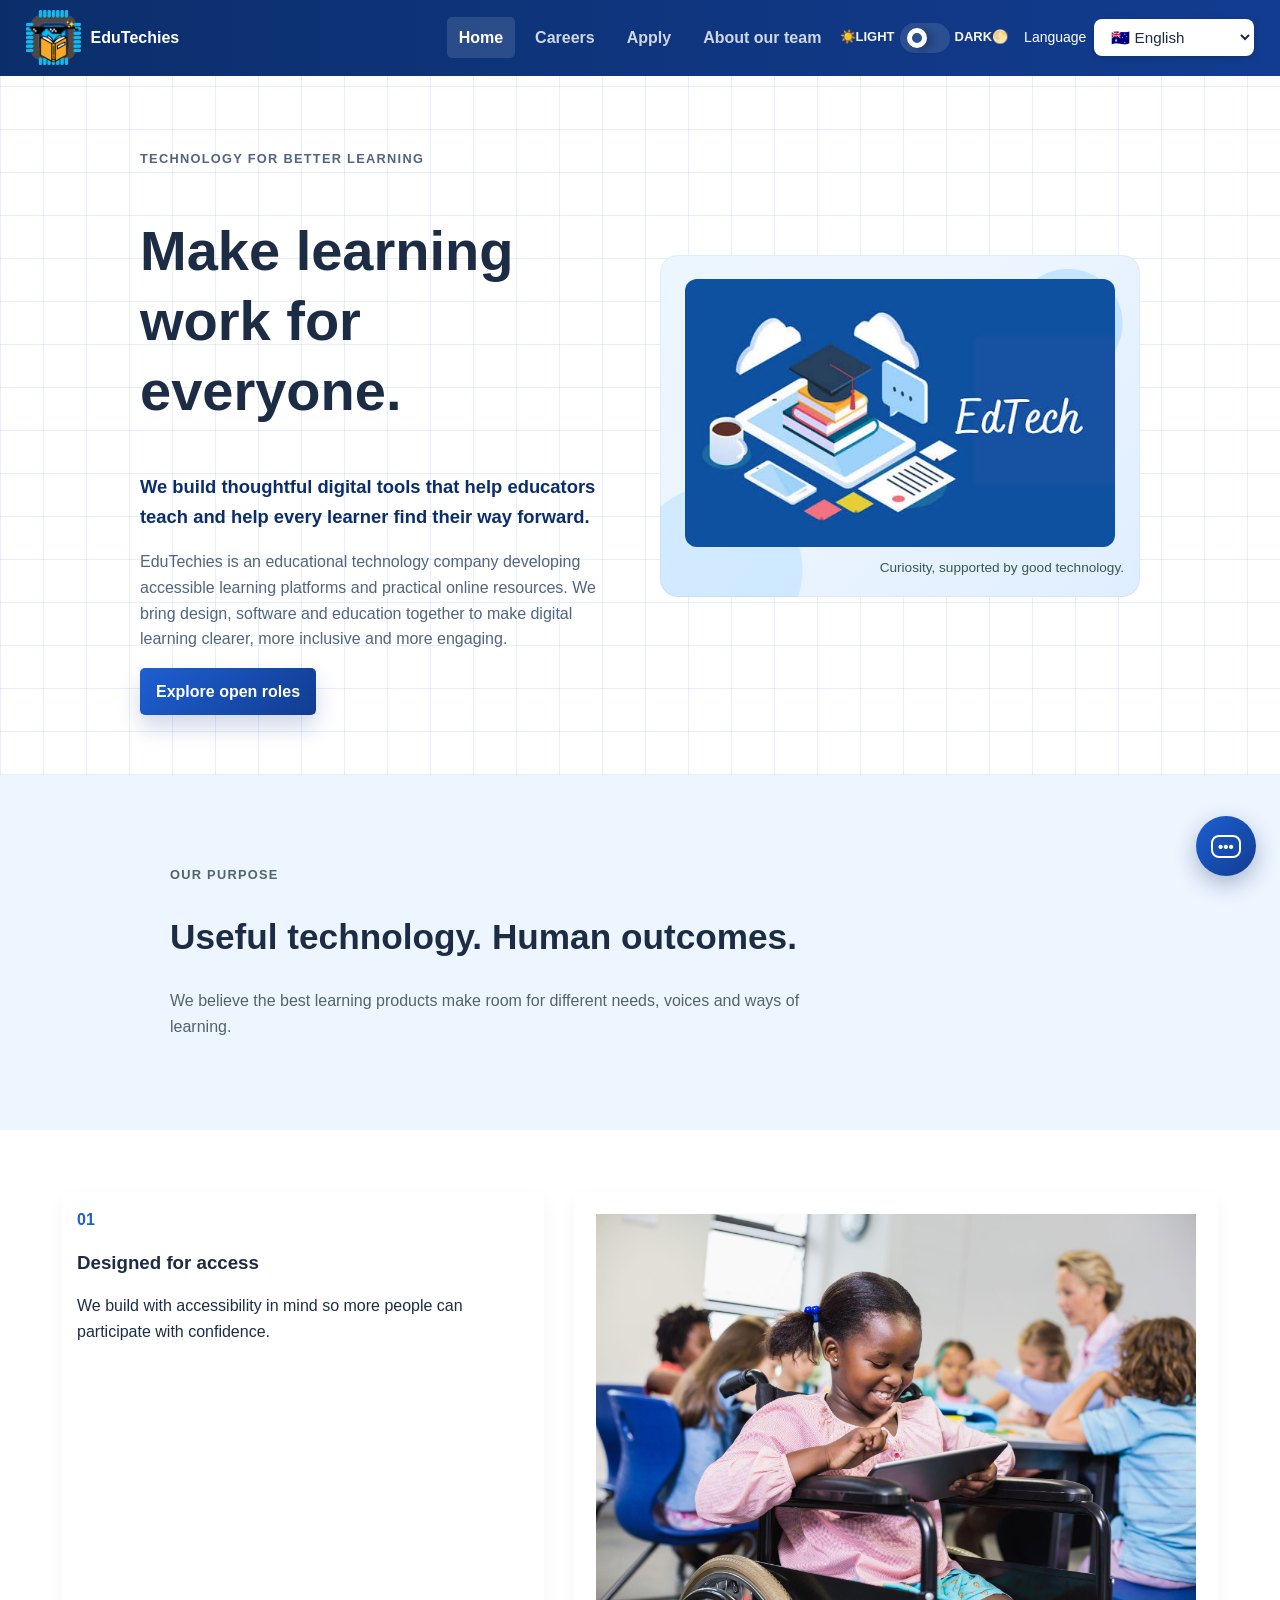
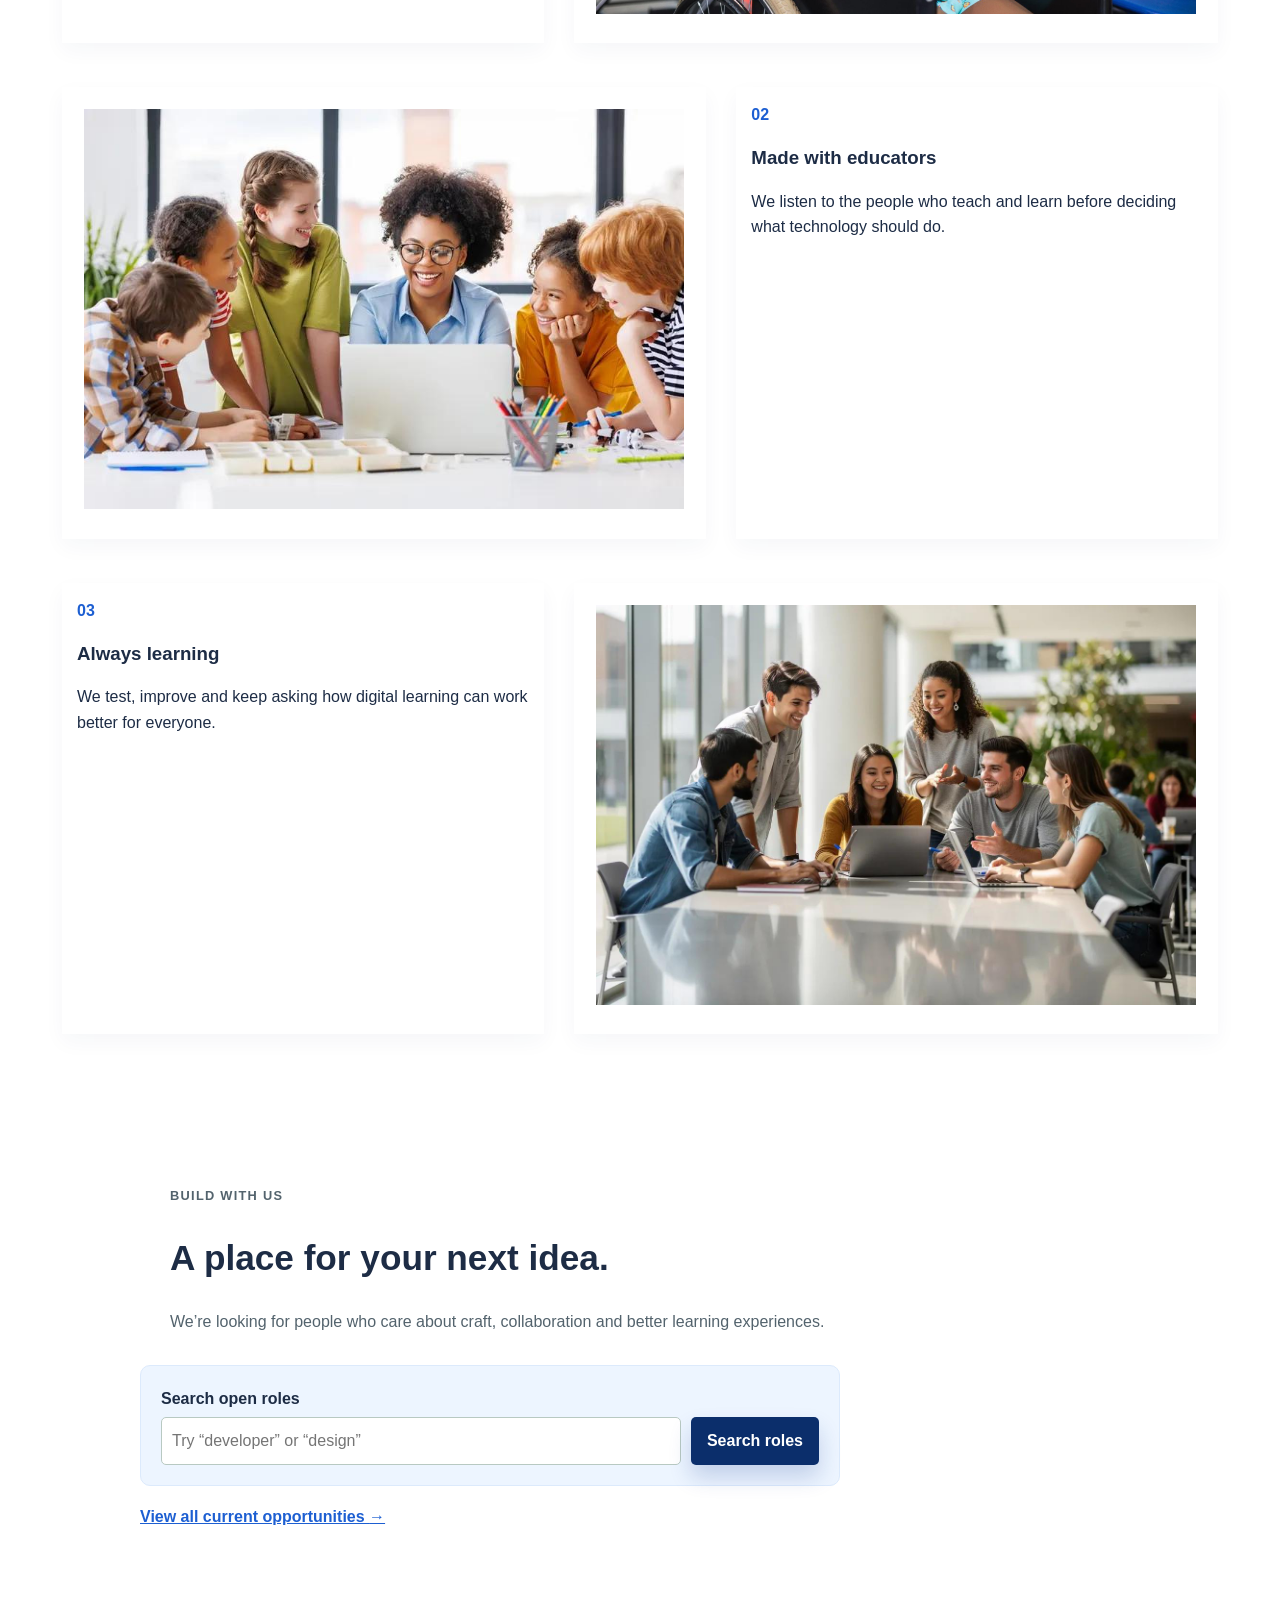
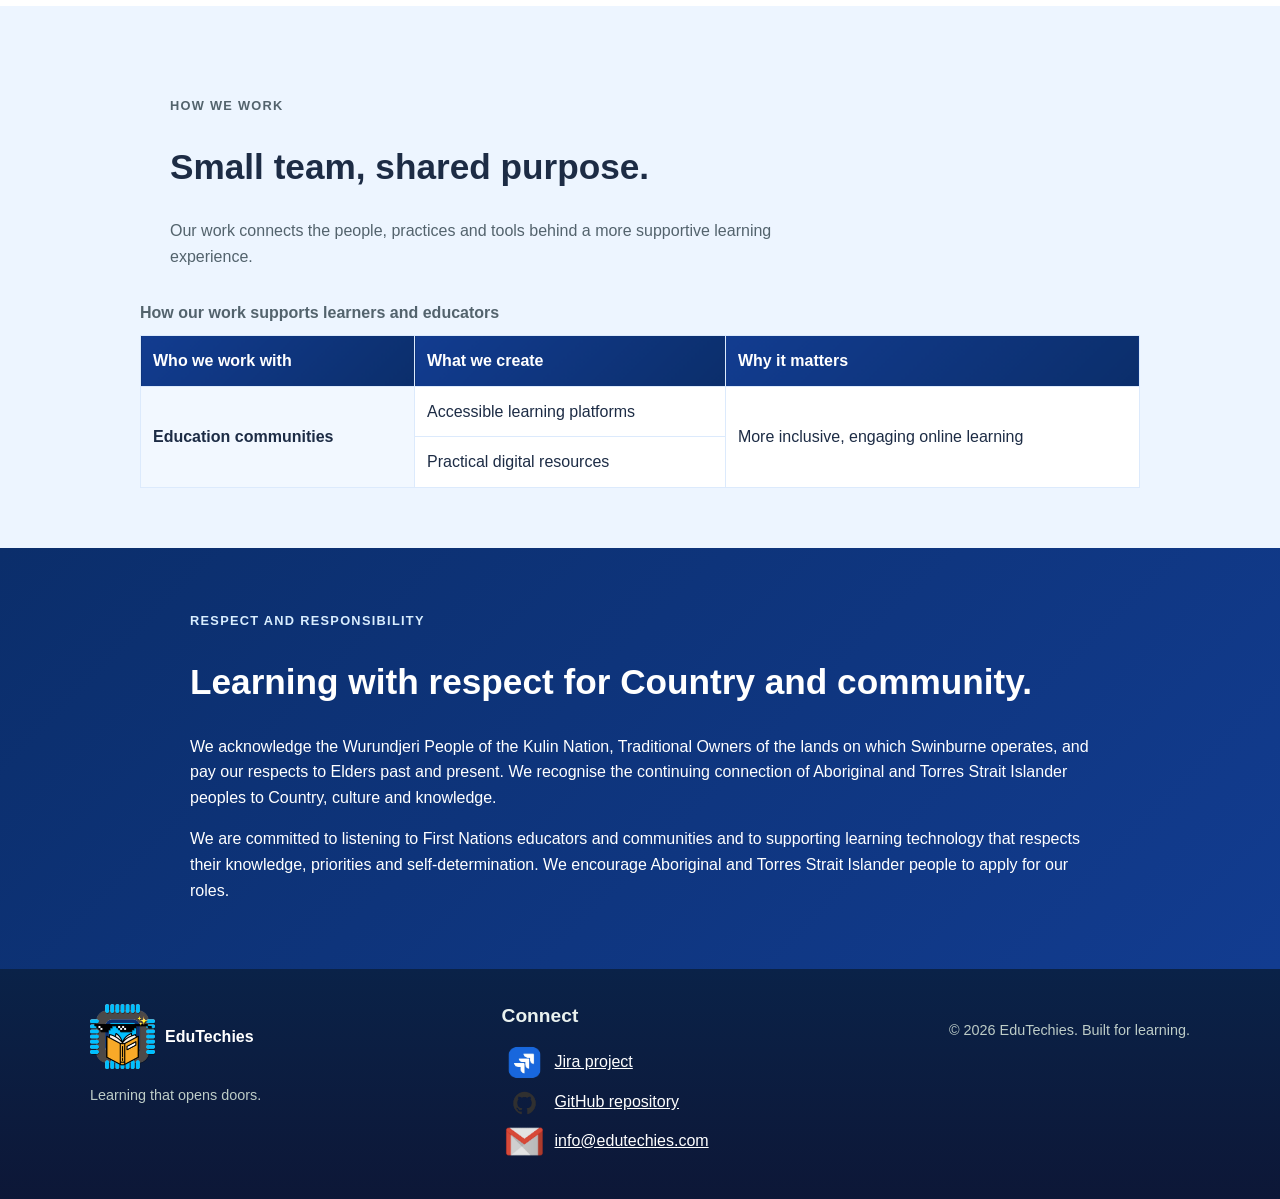
==== index.html @ 615ec9e7 "Add Logos footer" ====
<!doctype html>
<html lang="en-AU">
<head>
  <meta charset="utf-8">
  <meta name="viewport" content="width=device-width, initial-scale=1">
  <meta name="description" content="EduTechies creates accessible digital learning tools and platforms for education.">
  <title>EduTechies | Learning that opens doors</title>
  <link rel="stylesheet" href="styles.css">
  <link rel="stylesheet" href="styles_animation.css">
  <link rel="stylesheet" href="styles_darkmode.css">
  <style>
    .hero-copy { max-width: 560px; }
  </style>
</head>
<body>
  <a class="skip-link" href="#main">Skip to main content</a>
  <header class="site-header">
    <div class="header-inner">
      <a class="brand" href="index.html">
        <img src="./Logoweb.png" width="55">
        <span class="brand-name">EduTechies</span>
      </a>
      <nav class="main-nav">
        <ul>
          <li><a aria-current="page" href="index.html">Home</a></li>
          <li><a href="jobs.html">Careers</a></li>
          <li><a href="apply.html">Apply</a></li>
          <li><a href="about.html">About our team</a></li>
        </ul>
      </nav>
      <div class="header-controls">
        <!-- Dark/Light mode switch button -->
        <div class="theme-switch-button">
          <span class="theme-text">☀️LIGHT</span>
          <input type="checkbox" id="theme-checkbox">
          <label for="theme-checkbox" class="theme-switch"></label>
          <span class="theme-text">DARK🌕</span>
        </div>
        <div class="language-selector">
          <label for="language-select">Language</label>
          <select id="language-select" name="language">
            <option value="en" selected>🇦🇺 English</option>
            <option value="vi">🇻🇳 Tiếng Việt</option>
            <option value="es">🇪🇸 Español</option>
            <option value="fr">🇫🇷 Français</option>
            <option value="zh">🇨🇳 中文</option>
            <option value="ja">🇯🇵 日本語</option>
            <option value="ko">🇰🇷 한국어</option>
          </select>
        </div>
      </div>
    </div>
  </header>

  <main id="main">
    <section class="hero">
      <div class="hero-copy">
        <p class="eyebrow">Technology for better learning</p>
        <h1>Make learning work for everyone.</h1>
        <p class="hero-lede">We build thoughtful digital tools that help educators teach and help every learner find their way forward.</p>
        <p>EduTechies is an educational technology company developing accessible learning platforms and practical online resources. We bring design, software and education together to make digital learning clearer, more inclusive and more engaging.</p>
        <a class="button button-primary" href="jobs.html">Explore open roles</a>
      </div>
      <div class="hero-art">
        <img class="hero-image" src="images.jfif" width="640" height="480" alt="Illustration of a learner using the EduTechies digital learning platform" style="border-radius: 12px;"><br>
        <p class="art-caption">Curiosity, supported by good technology.</p>
      </div>
    </section>

    <section class="section section-narrow">
      <div class="section-heading">
        <p class="eyebrow">Our purpose</p>
        <h2>Useful technology. Human outcomes.</h2>
        <p>We believe the best learning products make room for different needs, voices and ways of learning.</p>
      </div>
    </section>

    <section class= "purpose-list">
      
      <article class="purpose-row">
        <div class="purpose-card">
          <span class="purpose-number" aria-hidden="true">01</span>
          <h3>Designed for access</h3>
          <p>We build with accessibility in mind so more people can participate with confidence.</p>
        </div>
        <div class="purpose-card-img">
          <img class="purpose-img" src="images/purpose_1.jpg" alt="Students using assistive technology or learning together in an accessible classroom.">
        </div>
      </article>
      
      <article class="purpose-row">
        <div class="purpose-card-img">
          <img class="purpose-img" src="images/purpose_2.jpg" alt="An educator listening to students or helping them use a laptop.">
        </div>
        <div class="purpose-card">
          <span class="purpose-number" aria-hidden="true">02</span>
          <h3>Made with educators</h3>
          <p>We listen to the people who teach and learn before deciding what technology should do.</p>
        </div>
      </article>
        
      <article class="purpose-row">
        <div class="purpose-card">
          <span class="purpose-number" aria-hidden="true">03</span>
          <h3>Always learning</h3>
          <p>We test, improve and keep asking how digital learning can work better for everyone.</p>
        </div>
        <div class="purpose-card-img">
          <img class="purpose-img" src="images/purpose_3.jpg" alt="A group of students sharing ideas while working on a digital project.">
        </div>
      </article>

    </section>

    <section class="section roles-section" aria-labelledby="roles-heading">
      <div class="section-heading">
        <p class="eyebrow">Build with us</p>
        <h2 id="roles-heading">A place for your next idea.</h2>
        <p>We’re looking for people who care about craft, collaboration and better learning experiences.</p>
      </div>
      <form class="search-form" action="jobs.html" method="get" role="search">
        <label for="job-search">Search open roles</label>
        <div class="search-controls">
          <input id="job-search" name="q" type="search" placeholder="Try “developer” or “design”">
          <button class="button button-dark" type="submit">Search roles</button>
        </div>
      </form>
      <p class="role-link"><a href="jobs.html">View all current opportunities <span aria-hidden="true">→</span></a></p>
    </section>

    <section class="section section-narrow" aria-labelledby="approach-heading">
      <div class="section-heading">
        <p class="eyebrow">How we work</p>
        <h2 id="approach-heading">Small team, shared purpose.</h2>
        <p>Our work connects the people, practices and tools behind a more supportive learning experience.</p>
      </div>

      <div class="table-wrap">
        <table class="purpose-table">
          <caption>How our work supports learners and educators</caption>
          <thead>
            <tr>
              <th scope="col">Who we work with</th>
              <th scope="col">What we create</th>
              <th scope="col">Why it matters</th>
            </tr>
          </thead>
          <tbody>
            <tr>
              <th scope="row" rowspan="2">Education communities</th>
              <td>Accessible learning platforms</td>
              <td rowspan="2">More inclusive, engaging online learning</td>
            </tr>
            <tr>
              <td>Practical digital resources</td>
            </tr>
          </tbody>
        </table>
      </div>
    </section>

    <section class="country-note" aria-labelledby="country-heading">
      <div class="country-note-inner">
        <p class="eyebrow">Respect and responsibility</p>
        <h2 id="country-heading">Learning with respect for Country and community.</h2>
        <p>We acknowledge the Wurundjeri People of the Kulin Nation, Traditional Owners of the lands on which Swinburne operates, and pay our respects to Elders past and present. We recognise the continuing connection of Aboriginal and Torres Strait Islander peoples to Country, culture and knowledge.</p>
        <p>We are committed to listening to First Nations educators and communities and to supporting learning technology that respects their knowledge, priorities and self-determination. We encourage Aboriginal and Torres Strait Islander people to apply for our roles.</p>
      </div>
    </section>
  </main>

  <footer class="site-footer">
    <div class="footer-inner">
      <div>
        <a class="brand footer-brand" href="index.html">
          <img src="./Logoweb.png" width="65">
          <span class="brand-name">EduTechies</span>
        </a>
        <p class="footer-tagline">Learning that opens doors.</p>
      </div>
      <div>
        <h2 class="footer-heading">Connect</h2>
        <ul class="footer-links">
          <li><img class="footpics" src="./jira-removebg-preview.png" width="50"><a target="blank" href="https://student-team-qh8y65xe.atlassian.net/jira/software/projects/WEBPROJECT/boards/2/backlog">Jira project</a></li>
          <li><img class="footpics" src="./png-clipart-github-computer-icons-logo-readme-github-logo-monochrome-removebg-preview.png" width="50"><a target="blank" href="https://github.com/trinhminhduchoang/COS10026-Project">GitHub repository</a></li>
          <li><img class="footpics" src="./google-gmail-envelope-vector-symbol-logo-icon-701751694791058rlo6laiga4-removebg-preview.png" width="50"><a target="blank" href="mailto:info@edutechies.com">info@edutechies.com</a></li>
        </ul>
      </div>
      <p class="copyright">© 2026 EduTechies. Built for learning.</p>
    </div>
  </footer>
  <details class="support-chat">
    <summary aria-label="Toggle support chat" title="Toggle support chat">
      <span class="support-chat-icon" aria-hidden="true">•••</span>
    </summary>
    <section class="support-chat-window" aria-labelledby="support-chat-heading">
      <div class="support-chat-header">
        <h2 id="support-chat-heading">EduTechies Support</h2>
        <p>How can we help?</p>
      </div>
      <div class="support-chat-message">
        <p>Thanks for reaching out. Send our team an email and we’ll be happy to help.</p>
        <a href="mailto:info@edutechies.com">Email Support</a>
      </div>
    </section>
  </details>
</body>
</html>
---- styles.css ----
/* shared.css: page defaults and accessibility */
* {
  box-sizing: border-box;
}

body {
  margin: 0;
  color: rgb(29, 44, 69);
  background: rgb(245, 249, 255);
  font-family: Arial, sans-serif;
  line-height: 1.6;
}

h1,
h2,
h3 {
  line-height: 1.25;
}

h1 {
  font-size: clamp(2.2rem, 5vw, 3.5rem);
}

h2 {
  font-size: clamp(1.5rem, 3vw, 2.2rem);
}

a {
  color: rgb(29, 95, 210);
}

.main-nav ul {
  flex-wrap: wrap;
  padding: 0;
}

/* shared.css: visible keyboard focus for links and form controls */
a:focus-visible,
button:focus-visible,
input:focus-visible,
select:focus-visible,
textarea:focus-visible {
  outline: 3px solid rgb(220, 128, 90);
  outline-offset: 3px;
}

.skip-link {
  position: absolute;
  top: -50px;
  left: 10px;
  padding: 10px;
  color: rgb(255, 255, 255);
  background: rgb(11, 46, 107);
}

.skip-link:focus {
  top: 10px;
}

/* shared.css: header and navigation used across all pages */
.site-header {
  border-bottom: 1px solid rgba(19, 60, 144, 0.15);
  background: linear-gradient(90deg, rgb(11, 46, 107) 0%, rgb(18, 60, 144) 100%);
}

.header-inner,
.footer-inner {
  display: flex;
  margin: 0 auto;
  align-items: center;
  justify-content: space-between;
  gap: 24px;
}

.header-inner {
  display: grid;
  grid-template-columns: minmax(0, 1fr) auto minmax(0, 1fr);
  width: min(1500px, 96%);
  min-height: 75px;
}

.footer-inner {
  width: min(1100px, 92%);
}

.header-controls {
  display: flex;
  align-items: center;
  justify-self: end;
  gap: 16px;
}

.language-selector {
  display: flex;
  align-items: center;
  gap: 8px;
  color: rgb(255, 255, 255);
  font-size: 0.875rem;
  white-space: nowrap;
}

.language-selector select {
  width: auto;
  min-width: 150px;
  padding: 8px 34px 8px 12px;
  border: 1px solid rgba(255, 255, 255, 0.65);
  border-radius: 8px;
  color: rgb(29, 44, 69);
  background-color: rgb(255, 255, 255);
  font-size: 0.95rem;
  line-height: 1.25;
  cursor: pointer;
  box-shadow: 0 2px 6px rgba(0, 0, 0, 0.16);
  transition: border-color 150ms ease, box-shadow 150ms ease;
}

.language-selector select:hover {
  border-color: rgb(220, 128, 90);
  box-shadow: 0 3px 9px rgba(0, 0, 0, 0.22);
}

.language-selector select:focus-visible {
  outline: 3px solid rgb(220, 128, 90);
  outline-offset: 3px;
}

.brand {
  display: flex;
  align-items: center;
  justify-self: start;
  gap: 10px;
  color: rgb(255, 255, 255);
  font-weight: bold;
  text-decoration: none;
}

/* .brand-mark {
  display: grid;
  width: 40px;
  height: 40px;
  place-items: center;
  border-radius: 10px;
  color: rgb(255, 255, 255);
  background: linear-gradient(135deg, rgb(26, 120, 220), rgb(13, 45, 106));
  box-shadow: 0 8px 18px rgba(13, 35, 95, 0.28);
} */

.main-nav ul,
.footer-links {
  display: flex;
  margin: 0;
  padding: 0;
  gap: 8px;
  list-style: none;
}

.main-nav {
  justify-self: center;
}

.main-nav a {
  display: inline-block;
  padding: 8px 12px;
  border-radius: 5px;
  color: rgba(255, 255, 255, 0.8);
  font-weight: bold;
  text-decoration: none;
}

.main-nav a:hover,
.main-nav a[aria-current="page"] {
  color: rgb(255, 255, 255);
  background: rgba(255, 255, 255, 0.12);
}

/* shared.css: common page width and introductory text */
.hero,
.page-main {
  width: min(1000px, 92%);
  margin: 0 auto;
}

.page-main {
  padding: 50px 0;
}

.page-intro {
  /* max-width: 760px; */
  margin-bottom: 35px;
}

.page-intro p,
.section-heading p {
  color: rgb(83, 99, 109);
}

.eyebrow {
  color: rgb(29, 95, 210);
  font-size: 0.8rem;
  font-weight: bold;
  letter-spacing: 0.1em;
  text-transform: uppercase;
}

/* shared.css: buttons */
.button {
  display: inline-block;
  padding: 11px 16px;
  border: 0;
  border-radius: 5px;
  color: rgb(255, 255, 255);
  background: linear-gradient(135deg, rgb(29, 95, 210), rgb(18, 60, 144));
  font: inherit;
  font-weight: bold;
  text-align: center;
  text-decoration: none;
  cursor: pointer;
  box-shadow: 0 12px 22px rgba(18, 60, 144, 0.2);
}

.button:hover {
  color: rgb(255, 255, 255);
  background: linear-gradient(135deg, rgb(18, 60, 144), rgb(11, 46, 107));
}

.button-primary {
  background: linear-gradient(135deg, rgb(29, 95, 210), rgb(18, 60, 144));
}

.button-dark {
  background: rgb(11, 46, 107);
}

/* shared.css: tables and horizontal overflow wrapper */
.table-wrap {
  overflow-x: auto;
}

table {
  width: 100%;
  border-collapse: collapse;
  text-align: left;
}

caption {
  padding-bottom: 10px;
  color: rgb(83, 99, 109);
  font-weight: bold;
  text-align: left;
}

th,
td {
  padding: 12px;
  border: 1px solid rgb(220, 234, 252);
}

thead th {
  color: rgb(255, 255, 255);
  background: linear-gradient(135deg, rgb(18, 60, 144), rgb(11, 46, 107));
}

tbody th {
  background: rgba(223, 238, 255, 0.4);
}

/* shared.css: acknowledgement panel */
.country-note {
  padding: 50px 4%;
  color: rgb(255, 255, 255);
  background: linear-gradient(135deg, rgb(11, 46, 107), rgb(18, 60, 144));
}

.country-note-inner {
  max-width: 900px;
  margin: 0 auto;
}

.country-note .eyebrow {
  color: rgb(217, 238, 255);
}

/* shared.css: footer */
.site-footer {
  padding: 35px 0;
  color: rgb(234, 242, 239);
  background: linear-gradient(180deg, rgb(10, 34, 72), rgb(13, 23, 55));
}

.footer-inner {
  align-items: flex-start;
}

.footer-brand,
.footer-links a {
  color: rgb(255, 255, 255);
}

/* .footer-brand .brand-mark {
  color: rgb(255, 255, 255);
  background: linear-gradient(135deg, rgb(75, 183, 255), rgb(29, 95, 210));
} */

.footer-links {
  flex-direction: column;
  gap: 4px;
}

.footer-tagline,
.copyright {
  color: rgb(189, 204, 199);
  font-size: 0.9rem;
}

.footer-heading {
  margin: 0 0 12px;
  font-size: 1.2rem;
}

/* index.html: homepage */
.hero {
  display: grid;
  min-height: 500px;
  padding: 60px 0;
  align-items: center;
  gap: 40px;
  grid-template-columns: 1fr 1fr;
}

.hero-copy p {
  color: rgb(81, 101, 127);
}

.hero-lede {
  color: rgb(11, 46, 107) !important;
  font-size: 1.15rem;
  font-weight: bold;
}

/* index.html: gradient background graphic */
.hero-art {
  position: relative;
  display: grid;
  min-height: 320px;
  padding: 24px;
  place-items: center;
  overflow: hidden;
  border-radius: 18px;
  background-color: rgb(237, 245, 255);
  background-image:
    radial-gradient(circle at 85% 20%, rgba(126, 200, 255, 0.35) 0 11%, transparent 11.2%),
    radial-gradient(circle at 12% 92%, rgba(126, 200, 255, 0.25) 0 16%, transparent 16.2%),
    linear-gradient(135deg, rgb(236, 246, 255), rgb(237, 245, 255) 40%, rgb(223, 238, 255));
  box-shadow: inset 0 0 0 1px rgba(18, 60, 144, 0.05);
}

.hero-image {
  display: block;
  width: min(100%, 430px);
  height: auto;
}

.art-caption {
  position: absolute;
  right: 16px;
  bottom: 4px;
  color: rgb(57, 89, 75);
  font-size: 0.85rem;
}

.section {
  padding: 60px max(4%, calc((100% - 1000px) / 2));
}

.section-narrow {
  background: rgb(237, 245, 255);
}

.section-heading {
  max-width: 680px;
  margin: 30px;
}

.purpose-list {
  display: flex;
  flex-direction: column;
  margin: 40px;
}

.purpose-row {
  display: flex;
  flex-direction: row;
  gap: 30px;
  margin: 22px;
}
.purpose-card {
  padding: 15px;
  box-shadow: 0 8px 20px rgba(16, 42, 90, 0.04);
  background-color: white;
}

.purpose-card-img {
  padding: 22px;
  box-shadow: 0 8px 20px rgba(16, 42, 90, 0.04);
  background-color: white;
  width: fit-content;
}

.purpose-img {
  height: auto;
  max-height: 400px;
}

.purpose-number {
  color: rgb(29, 95, 210);
  font-weight: bold;
}

.roles-section {
  background: rgb(255, 255, 255);
}

.search-form {
  max-width: 700px;
  padding: 20px;
  border: 1px solid rgb(220, 234, 252);
  border-radius: 10px;
  background: rgb(237, 245, 255);
}

.search-form label {
  display: block;
  margin-bottom: 6px;
  font-weight: bold;
}

.search-controls {
  display: flex;
  gap: 10px;
}

.search-controls input {
  flex: 1;
  outline: none;
}

.role-link {
  margin-top: 18px;
  font-weight: bold;
}

.purpose-table {
  background: rgb(255, 255, 255);
}

/* jobs.html: job listings */
.job-list {
  display: grid;
  gap: 24px;
}

.job-card {
  padding: 22px;
  border: 1px solid rgb(220, 229, 226);
  border-radius: 10px;
  background: rgb(255, 255, 255);
}

.job-card-header {
  display: flex;
  align-items: center;
  justify-content: space-between;
  gap: 20px;
}

.job-card-header h2 {
  margin: 5px 0 10px;
}

.job-reference,
.job-summary {
  color: rgb(83, 99, 109);
}

.job-facts {
  display: grid;
  margin: 0;
  padding: 16px;
  gap: 18px;
  background: rgb(245, 248, 247);
  grid-template-columns: repeat(3, 1fr);
}

.job-facts div {
  min-width: 0;
}

.job-facts dt {
  color: rgb(29, 95, 210);
  font-weight: bold;
}

.job-facts dd {
  margin: 4px 0 0;
}

.job-section {
  margin-top: 22px;
}

.requirements-grid {
  display: grid;
  gap: 18px;
  grid-template-columns: repeat(2, 1fr);
}

/* jobs.html: float job notes beside details on wider screens */
.job-aside {
  float: right;
  width: 25%;
  margin: 8px 0 18px 20px;
  padding: 16px;
  border: 1px solid rgb(207, 225, 255);
  border-left: 4px solid rgb(29, 95, 210);
  background: rgb(237, 245, 255);
}

.job-card::after {
  display: block;
  clear: both;
  content: "";
}

.job-aside p {
  margin-bottom: 0;
}

/* apply.html: application form */
.application-form {
  display: grid;
  max-width: 900px;
  margin-top: 20px;
  gap: 24px;
}

.form-section {
  min-width: 0;
  padding: 22px;
  border: 1px solid rgb(220, 229, 226);
  border-radius: 10px;
  background: rgb(255, 255, 255);
}

.form-section > legend {
  padding: 0 8px;
  font-size: 1.25rem;
  font-weight: bold;
}

.form-grid {
  display: grid;
  gap: 18px;
  grid-template-columns: repeat(2, 1fr);
}

.form-field {
  min-width: 0;
  margin: 10px 0;
  position: relative;
}

.form-field input {
  font-size: 16px;
  padding: 10px 10px 10px 5px;
  display: block;
  width: 200px;
  border: none;
  border-bottom: 1px solid #515151;
  background: transparent;
}

.form-field .form-input:focus {
  outline: none;
}

.form-field .form-label {
  color: #999;
  font-size: 18px;
  font-weight: normal;
  position: absolute;
  pointer-events: none;
  left: 5px;
  top: 10px;
  display: flex;
}

.form-field .form-label-char {
  transition: 0.1s ease all;
  transition-delay: calc(var(--index) * .03s);
}

.form-field .form-input:focus ~ label .form-label-char,
.form-field .form-input:valid ~ label .form-label-char {
  transform: translateY(-20px);
  font-size: 14px;
  color: #999;
}

.form-select {
  background-color: #999;
}

select option {
  background-color: #999;
}

input, select, textarea {  
  padding: 10px;
  border: 1px solid rgb(184, 201, 194);
  border-radius: 5px;
  font: inherit;
}

.form-field input:not([type="radio"]):not([type="checkbox"]),
.form-field select {
  width: 100%;
}

.form-field input[type="date"] {
  transition: ease 0.3s;
}

/* Hide the date format when the field is empty */
.form-field input[type="date"]:not(:focus):not(:valid) {
  color: transparent;
}

/* Show the date when the user clicks the field */
.form-field input[type="date"]:focus,
.form-field input[type="date"]:valid {
  transition-delay: 0.4s;
}

.form-field .form-textarea {
  resize: vertical;
  width: 100%;
  background-color: #999;
}

.gender-field {
  border: 0;
  grid-column: 1 / -1;
}

.gender-field legend {
  font-weight: bold;
}

.choice-row,
.skill-grid {
  display: flex;
  flex-wrap: wrap;
  gap: 12px 20px;
}

.skill-grid {
  display: grid;
  grid-template-columns: repeat(2, 1fr);
}

.skill-grid input[type="checkbox"] {
  appearance: none;
  width: 10px;
  height: 10px;
  border: 3px solid #103886;
  border-radius: 6px;
  background-color: transparent;
  display: grid;
  place-content: center;
  cursor: pointer;
  flex-shrink: 0;
}

.skill-grid input[type="checkbox"]::before {
    content: "";
    width: 10px;
    height: 10px;
    background-color: #103886;
    border-radius: 2px;

    transform: scale(0);
    transition: transform 0.12s ease-in-out;
}

.skill-grid input[type="checkbox"]:checked::before {
    transform: scale(1);
}

.skill-grid label {
    display: flex;
    align-items: center;
    gap: 10px;
    cursor: pointer;
}

.choice-row label {
  display: flex;
  align-items: center;
  gap: 8px;
}

input[type="radio"]{
  width: auto;
  accent-color: rgb(29, 95, 210);
}

.required-note {
  color: rgb(83, 99, 109);
}

/* about.html: team, member details, and fun-facts table */
.about-section {
  margin: 45px 0;
  padding: 22px;
}

.team-overview {
  display: grid;
  align-items: center;
  gap: 18px;
  grid-template-columns: repeat(2, 1fr);
}

.nested-details ul {
  margin-top: 8px;
}

.team-figure {
  margin: 0;
  padding: 15px;
  border: 2px solid rgb(29, 95, 210);
  border-radius: 10px;
  background: rgb(255, 255, 255);
}

.team-figure img {
  display: block;
  width: 100%;
  height: auto;
}

.team-figure figcaption {
  margin-top: 10px;
  color: rgb(83, 99, 109);
  font-size: 0.9rem;
}

.member-list {
  display: grid;
  align-items: start;
  margin: 50px 0 0;
  gap: 16px;
  grid-template-columns: repeat(auto-fit, minmax(220px, 1fr));
}

.member-entry {
  position: relative;
  padding: 22px;
  padding-top: 52px;
  border: 1px solid rgb(220, 229, 226);
  border-radius: 10px;

}

.member-entry dt {
  font-weight: bold;
  text-align: center;
}

.member-entry dd {
  margin: 10px 0 0;
  color: rgb(83, 99, 109);
}

.member-entry dd.student-id {
  color: rgb(29, 95, 210);
  font-size: 0.9rem;
  font-weight: bold;
}

.facts-table {
  min-width: 650px;
  border: 2px solid rgb(11, 46, 107);
}

.facts-table thead {
  color: rgb(255, 255, 255);
  background: linear-gradient(135deg, rgb(18, 60, 144), rgb(11, 46, 107));
}

.facts-table tbody tr:hover {
  background: rgb(237, 245, 255);
}

.facts-table tbody tr:hover th {
  background: rgb(223, 238, 255);
}

.member-photo {
  position: absolute;
  z-index: 1;
  top: -50px;
  left: 50%;
  width: 100px;
  height: 100px;
  transform: translateX(-50%);
  border: 4px solid rgb(255, 255, 255);
  border-radius: 50%;
  object-fit: cover;
}

.support-chat {
  position: fixed;
  z-index: 10;
  right: 24px;
  bottom: 24px;
}

.support-chat > summary {
  display: grid;
  width: 60px;
  height: 60px;
  place-items: center;
  border-radius: 50%;
  color: rgb(255, 255, 255);
  background: linear-gradient(135deg, rgb(29, 95, 210), rgb(18, 60, 144));
  box-shadow: 0 8px 22px rgba(13, 35, 95, 0.3);
  cursor: pointer;
  list-style: none;
}

.support-chat > summary::-webkit-details-marker {
  display: none;
}

.support-chat > summary:hover {
  background: linear-gradient(135deg, rgb(18, 60, 144), rgb(11, 46, 107));
}

.support-chat > summary:focus-visible {
  outline: 3px solid rgb(220, 128, 90);
  outline-offset: 3px;
}

.support-chat-icon {
  display: grid;
  width: 30px;
  height: 23px;
  place-items: center;
  border: 2px solid currentColor;
  border-radius: 8px;
  font-size: 15px;
  font-weight: bold;
  line-height: 1;
}

.support-chat-window {
  position: absolute;
  right: 0;
  bottom: calc(100% + 14px);
  width: min(350px, calc(100vw - 32px));
  overflow: hidden;
  border: 1px solid rgb(220, 234, 252);
  border-radius: 12px;
  background: rgb(255, 255, 255);
  box-shadow: 0 12px 32px rgba(13, 35, 95, 0.2);
}

.support-chat-header {
  padding: 18px 20px;
  color: rgb(255, 255, 255);
  background: linear-gradient(135deg, rgb(18, 60, 144), rgb(11, 46, 107));
}

.support-chat-header h2,
.support-chat-header p {
  margin: 0;
  color: inherit;
}

.support-chat-header h2 {
  font-size: 1.15rem;
}

.support-chat-message {
  padding: 20px;
}

.support-chat-message p {
  margin: 0 0 14px;
}

.support-chat-message a {
  display: inline-block;
  padding: 9px 14px;
  border-radius: 5px;
  color: rgb(255, 255, 255);
  background: rgb(18, 60, 144);
  font-weight: bold;
  text-decoration: none;
}

.support-chat-message a:hover {
  background: rgb(11, 46, 107);
}

/* responsive.css: stack page layouts on narrow screens */
@media (max-width: 1050px) {
  .header-inner {
    grid-template-columns: 1fr auto;
    row-gap: 12px;
    padding: 16px 0;
  }

  .main-nav {
    grid-column: 1 / -1;
    grid-row: 2;
  }
}

@media (max-width: 700px) {
  .header-inner,
  .footer-inner {
    display: flex;
    align-items: flex-start;
    flex-direction: column;
    padding: 16px 0;
  }

  .hero,
  .team-overview,
  .value-grid,
  .job-facts,
  .requirements-grid,
  .form-grid,
  .choice-grid {
    grid-template-columns: 1fr;
  }

  .hero {
    min-height: auto;
    padding: 40px 0;
  }

  .section {
    padding: 40px 4%;
  }

  .job-card-header,
  .search-controls {
    align-items: flex-start;
    flex-direction: column;
  }

  .gender-field {
    grid-column: auto;
  }

  .job-aside {
    float: none;
    width: auto;
    margin: 18px 0;
  }

  .footer-inner {
    width: 92%;
  }
  .support-chat {
    right: 16px;
    bottom: 16px;
  }
}

.footer-links .footpics {
    width: 45px;
    vertical-align: middle;
    margin-right: 8px;
}
---- styles_animation.css ----
.purpose-card {
  transition: transform 0.3s ease, box-shadow 0.3s ease;
}
.purpose-card:hover {
  transform: translateY(-15px); 
  box-shadow: 0px 15px 25px lightslategray;
}

.purpose-card-img {
    transition: transform 0.3s ease, box-shadow 0.3s ease;
}

.purpose-card-img:hover {
  transform: translateY(-15px); 
  box-shadow: 0px 15px 25px lightslategray;
}

.hero-art {
  transition: transform 0.3s ease, box-shadow 0.3s ease;
}
.hero-art:hover{
  transform: translateY(-3px);
  box-shadow: 0px 15px 25px rgb(176, 184, 210);
}

.button:hover{
  transform: translateY(-3px);
  box-shadow: 0px 3px 25px rgb(83, 109, 184);
}

.member-entry{
  transition: transform 0.3s ease, box-shadow 0.3s ease;  
}
.member-entry:hover{
  transform: translateY(-3px);
  box-shadow: 0px 15px 25px lightgrey;
}


body {
    background-color: var(--surface);
  background-image: 
  linear-gradient(to right, rgba(29, 95, 210, 0.1) 1px, transparent 1px),
  linear-gradient(to bottom, rgba(29, 95, 210, 0.1) 1px, transparent 1px);
  background-size: 43px 43px; 
  background-attachment: fixed;
}

.about-section{
    background: white;
}

.team-figure{
  transition: transform 0.3s ease, box-shadow 0.3s ease;
}

.team-figure:hover{
  transform: translateY(-5px);
  box-shadow: 0px 15px 25px lightgray;
}

.job-card{
  transition: transform 0.3s ease, box-shadow 0.3s ease;
}

.job-card:hover{
  transform: translateY(-3px);
  box-shadow: 0px 15px 25px rgb(176, 184, 210);
}
---- styles_darkmode.css ----
/* Dark/Light mode switch button */
#theme-checkbox {
  display: none;
}
.theme-switch-button {
  display: flex;
  align-items: center;
  gap: 5px;
}
.theme-switch {
  display: flex;
  align-items: center;
  position: relative;
  width: 50px;
  height: 30px;
  background-color: #2C4F91;
  border: 2px solid #2C4F91;
  border-radius: 20px;
  cursor: pointer;
  transition-duration: .2s;
}

.theme-text {
  font-size: 13px;
  white-space: nowrap;
  color: whitesmoke;
  font-family: Arial, Helvetica, sans-serif;
  font-weight: bold;
}

.theme-switch::after {
  content: "";
  position: absolute;
  height: 10px;
  width: 10px;
  left: 5px;
  background-color: transparent;
  border-radius: 50%;
  transition-duration: .2s;
  box-shadow: 5px 2px 7px rgba(8, 8, 8, 0.26);
  border: 5px solid white;
}

#theme-checkbox:checked + .theme-switch::after {
  transform: translateX(100%);
  transition-duration: .2s;e wo
  background-color: white;
}


#theme-checkbox:checked + .theme-switch {
  background-color: #1A2230;
  transition-duration: .2s;
}

/* Color related configs */
html:has(#theme-checkbox:checked) body {
  background-color: #191818 !important;
  color: #e0e0e0 !important;
}

html:has(#theme-checkbox:checked) h1,
html:has(#theme-checkbox:checked) h2,
html:has(#theme-checkbox:checked) h3,
html:has(#theme-checkbox:checked) h4,
html:has(#theme-checkbox:checked) p,
html:has(#theme-checkbox:checked) li,
html:has(#theme-checkbox:checked) a,
html:has(#theme-checkbox:checked) dt,
html:has(#theme-checkbox:checked) dd,
html:has(#theme-checkbox:checked) .eyebrow,
html:has(#theme-checkbox:checked) caption,
html:has(#theme-checkbox:checked) .job-reference,
html:has(#theme-checkbox:checked) .job-summary,
html:has(#theme-checkbox:checked) figcaption {
  color: #f1f1f1 !important;
}
html:has(#theme-checkbox:checked) .section,
html:has(#theme-checkbox:checked) .section-narrow,
html:has(#theme-checkbox:checked) .roles-section,
html:has(#theme-checkbox:checked) .about-section,
html:has(#theme-checkbox:checked) .value-card,
html:has(#theme-checkbox:checked) .purpose-card,
html:has(#theme-checkbox:checked) .search-form,
html:has(#theme-checkbox:checked) .job-card,
html:has(#theme-checkbox:checked) .job-facts,
html:has(#theme-checkbox:checked) .job-aside,
html:has(#theme-checkbox:checked) .form-section,
html:has(#theme-checkbox:checked) .team-figure,

html:has(#theme-checkbox:checked) .member-entry {
  background-color: #252424 !important;
  background-image: none !important;
  border-color: #2c2c2c !important;
  color: #e0e0e0 !important;
}
html:has(#theme-checkbox:checked) .country-note-inner,
html:has(#theme-checkbox:checked) .country-note{
  background-color: #1b1b1b !important;
  background-image: none !important;
  border-color: #2c2c2c !important;
  color: #e0e0e0 !important;
}

html:has(#theme-checkbox:checked) .art-caption {color: black !important;}

html:has(#theme-checkbox:checked) .team-figure {
  border-color: #2c3e50 !important;
  background-color: #1a2230 !important;
}

html:has(#theme-checkbox:checked) .job-card{
  box-shadow: lightgray !important;
  background-color: #252424 !important;
  border-color: white !important;
}

html:has(#theme-checkbox:checked) .support-chat-window,
html:has(#theme-checkbox:checked) .support-chat-message {
  border-color: #2c2c2c !important;
  background-color: #252424 !important;
  color: #e0e0e0 !important;
}

html:has(#theme-checkbox:checked) table,
html:has(#theme-checkbox:checked) th,
html:has(#theme-checkbox:checked) td {
  background-color: #1e1d1d !important;
  border-color: #333333 !important;
  color: #e0e0e0 !important;
}
html:has(#theme-checkbox:checked) tbody th,
html:has(#theme-checkbox:checked) thead th {
  background-color: #222222 !important;
  color: #f1f1f1 !important;
}


html:has(#theme-checkbox:checked) img {
  filter: none !important;
}
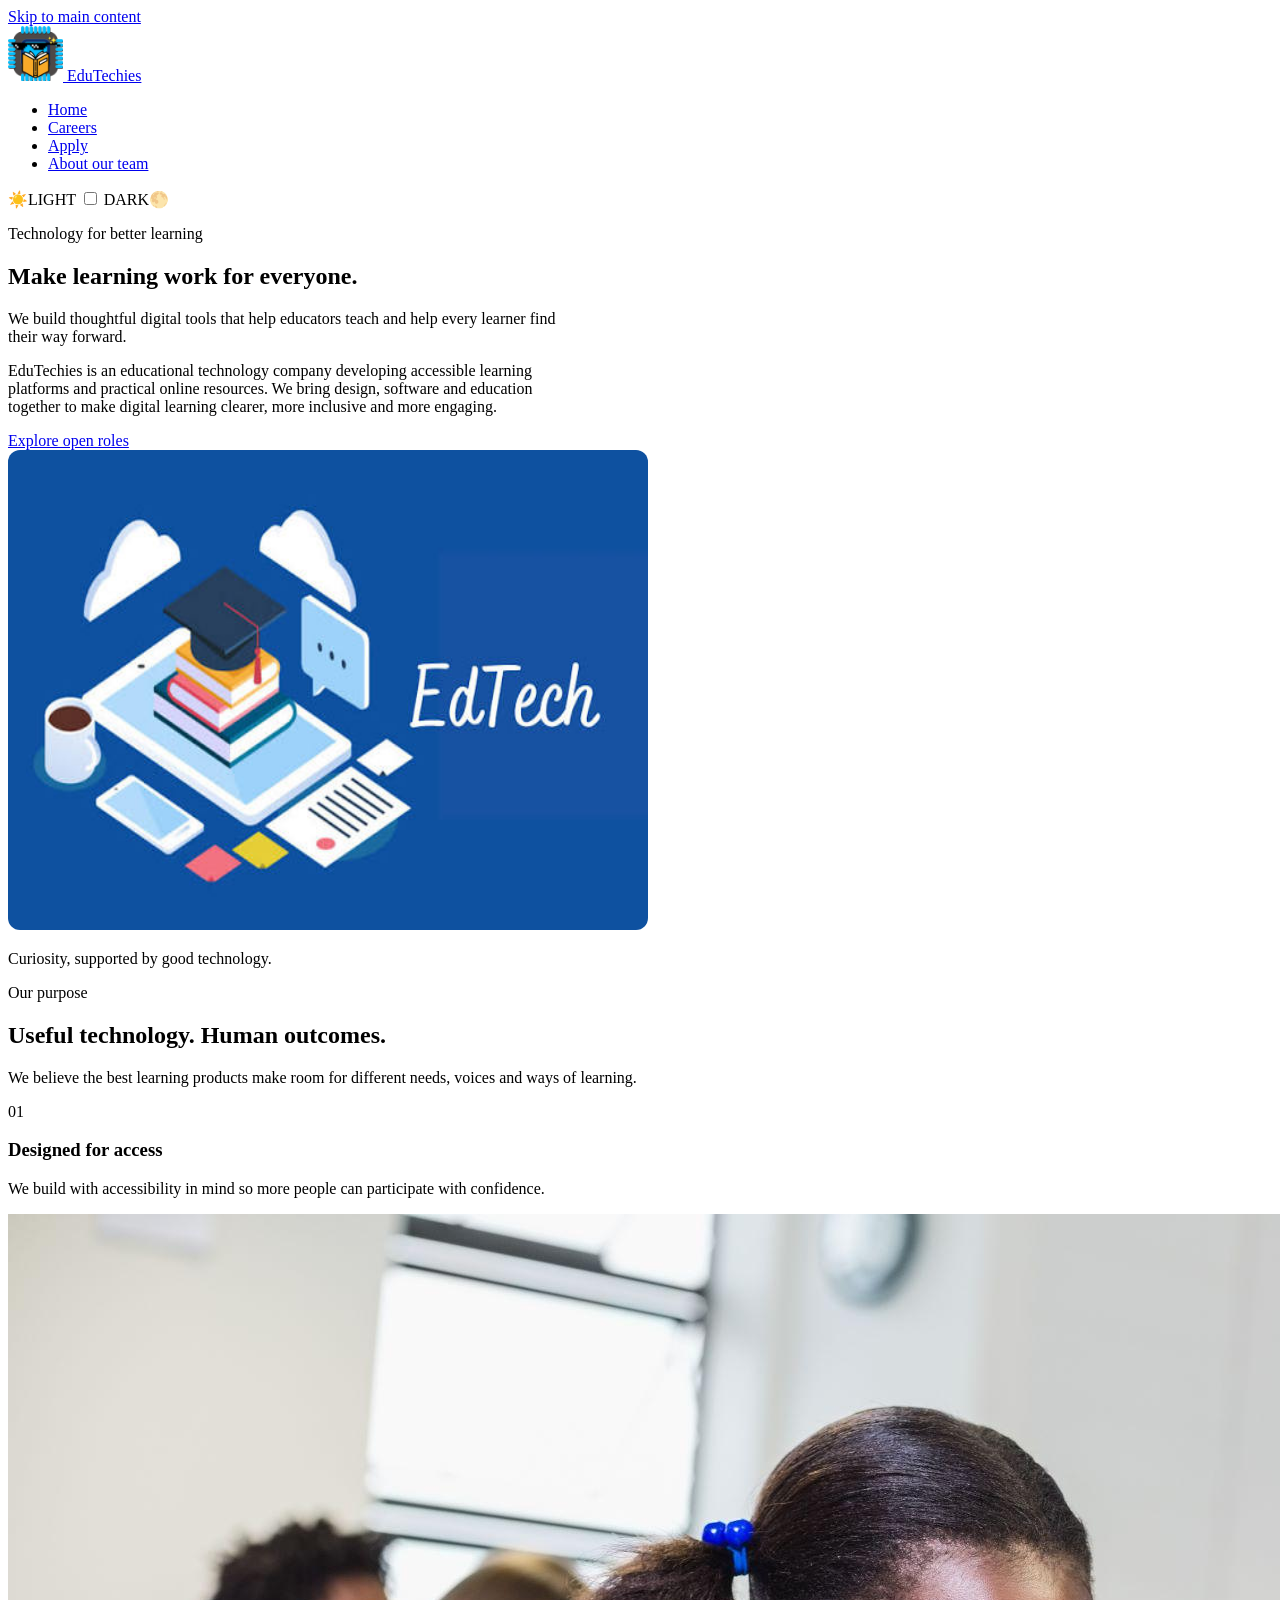
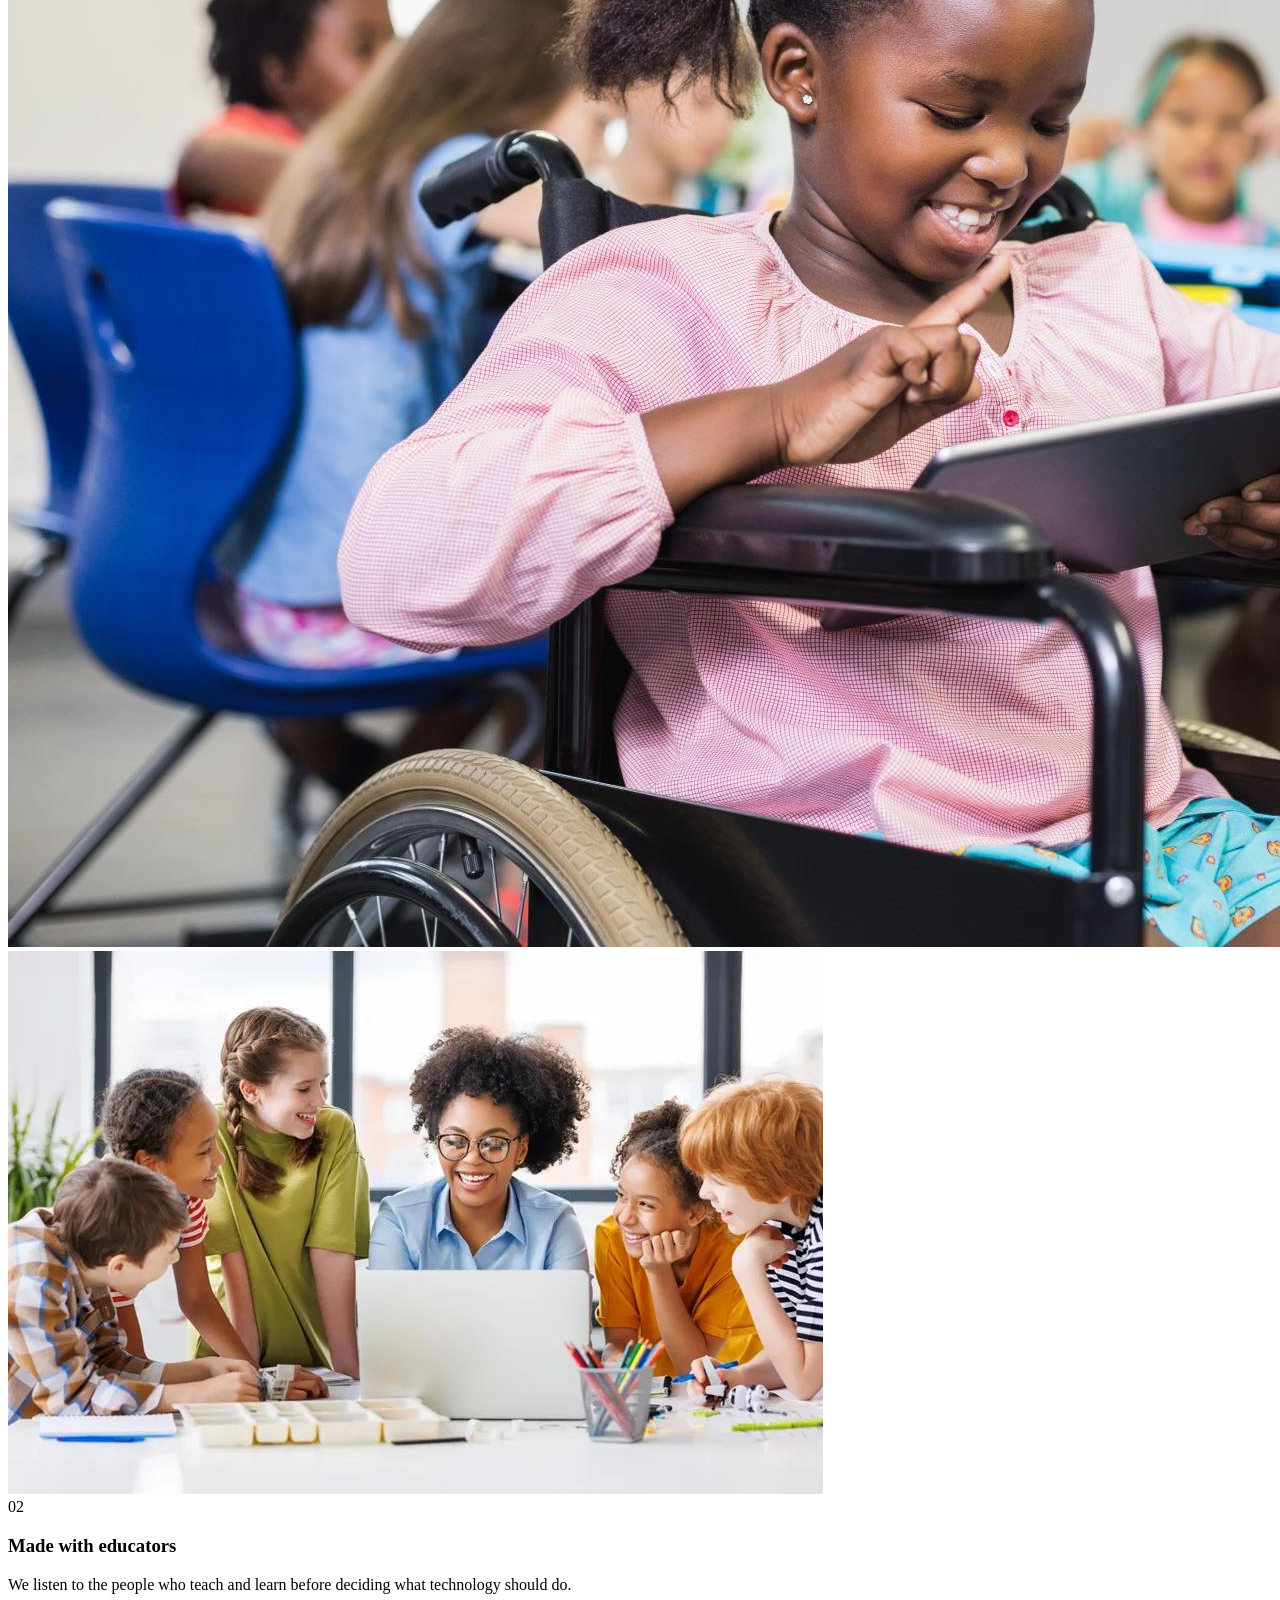
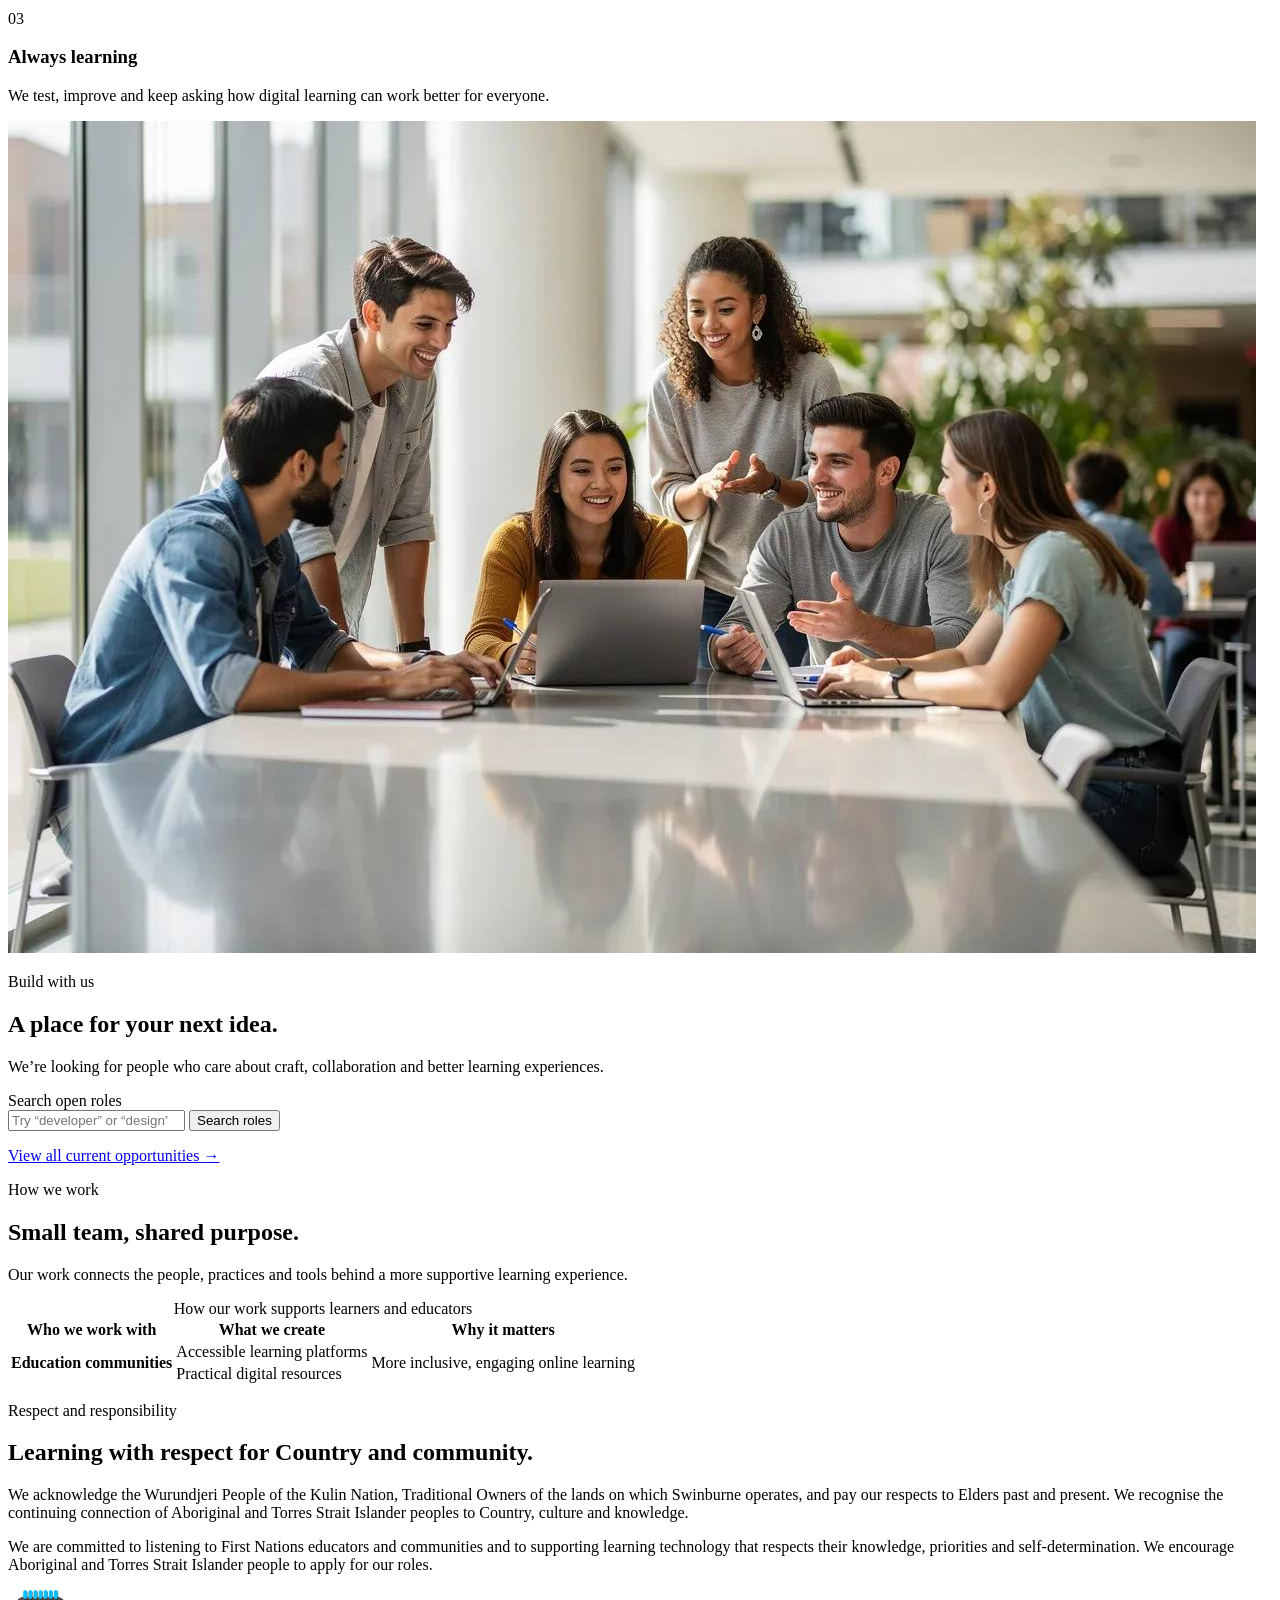
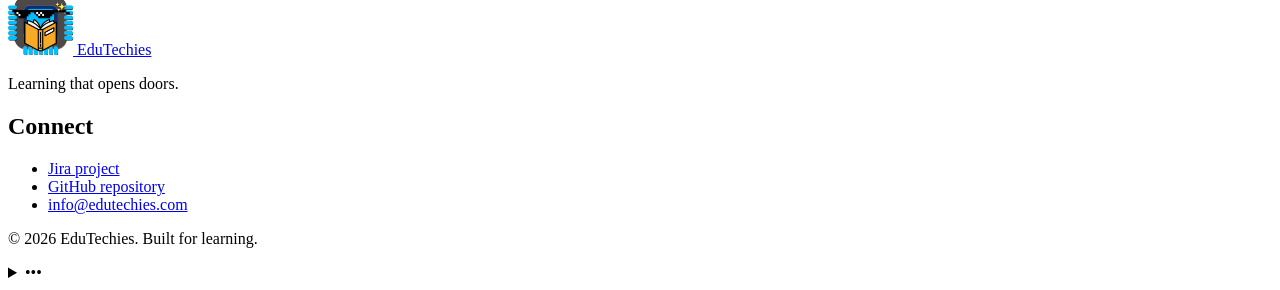
==== commit 961656ee: "index changes" ====
--- a/index.html
+++ b/index.html
@@ -28,26 +28,12 @@
           <li><a href="about.html">About our team</a></li>
         </ul>
       </nav>
-      <div class="header-controls">
-        <!-- Dark/Light mode switch button -->
-        <div class="theme-switch-button">
-          <span class="theme-text">☀️LIGHT</span>
-          <input type="checkbox" id="theme-checkbox">
-          <label for="theme-checkbox" class="theme-switch"></label>
-          <span class="theme-text">DARK🌕</span>
-        </div>
-        <div class="language-selector">
-          <label for="language-select">Language</label>
-          <select id="language-select" name="language">
-            <option value="en" selected>🇦🇺 English</option>
-            <option value="vi">🇻🇳 Tiếng Việt</option>
-            <option value="es">🇪🇸 Español</option>
-            <option value="fr">🇫🇷 Français</option>
-            <option value="zh">🇨🇳 中文</option>
-            <option value="ja">🇯🇵 日本語</option>
-            <option value="ko">🇰🇷 한국어</option>
-          </select>
-        </div>
+      <!-- Dark/Light mode switch button -->
+      <div class="theme-switch-button">
+        <span class="theme-text">☀️LIGHT</span>
+        <input type="checkbox" id="theme-checkbox">
+        <label for="theme-checkbox" class="theme-switch"></label>
+        <span class="theme-text">DARK🌕</span>
       </div>
     </div>
   </header>
@@ -181,9 +167,9 @@
       <div>
         <h2 class="footer-heading">Connect</h2>
         <ul class="footer-links">
-          <li><img class="footpics" src="./jira-removebg-preview.png" width="50"><a target="blank" href="https://student-team-qh8y65xe.atlassian.net/jira/software/projects/WEBPROJECT/boards/2/backlog">Jira project</a></li>
-          <li><img class="footpics" src="./png-clipart-github-computer-icons-logo-readme-github-logo-monochrome-removebg-preview.png" width="50"><a target="blank" href="https://github.com/trinhminhduchoang/COS10026-Project">GitHub repository</a></li>
-          <li><img class="footpics" src="./google-gmail-envelope-vector-symbol-logo-icon-701751694791058rlo6laiga4-removebg-preview.png" width="50"><a target="blank" href="mailto:info@edutechies.com">info@edutechies.com</a></li>
+          <li><a target="blank" href="https://student-team-qh8y65xe.atlassian.net/jira/software/projects/WEBPROJECT/boards/2/backlog">Jira project</a></li>
+          <li><a target="blank" href="https://github.com/trinhminhduchoang/COS10026-Project">GitHub repository</a></li>
+          <li><a target="blank" href="mailto:info@edutechies.com">info@edutechies.com</a></li>
         </ul>
       </div>
       <p class="copyright">© 2026 EduTechies. Built for learning.</p>
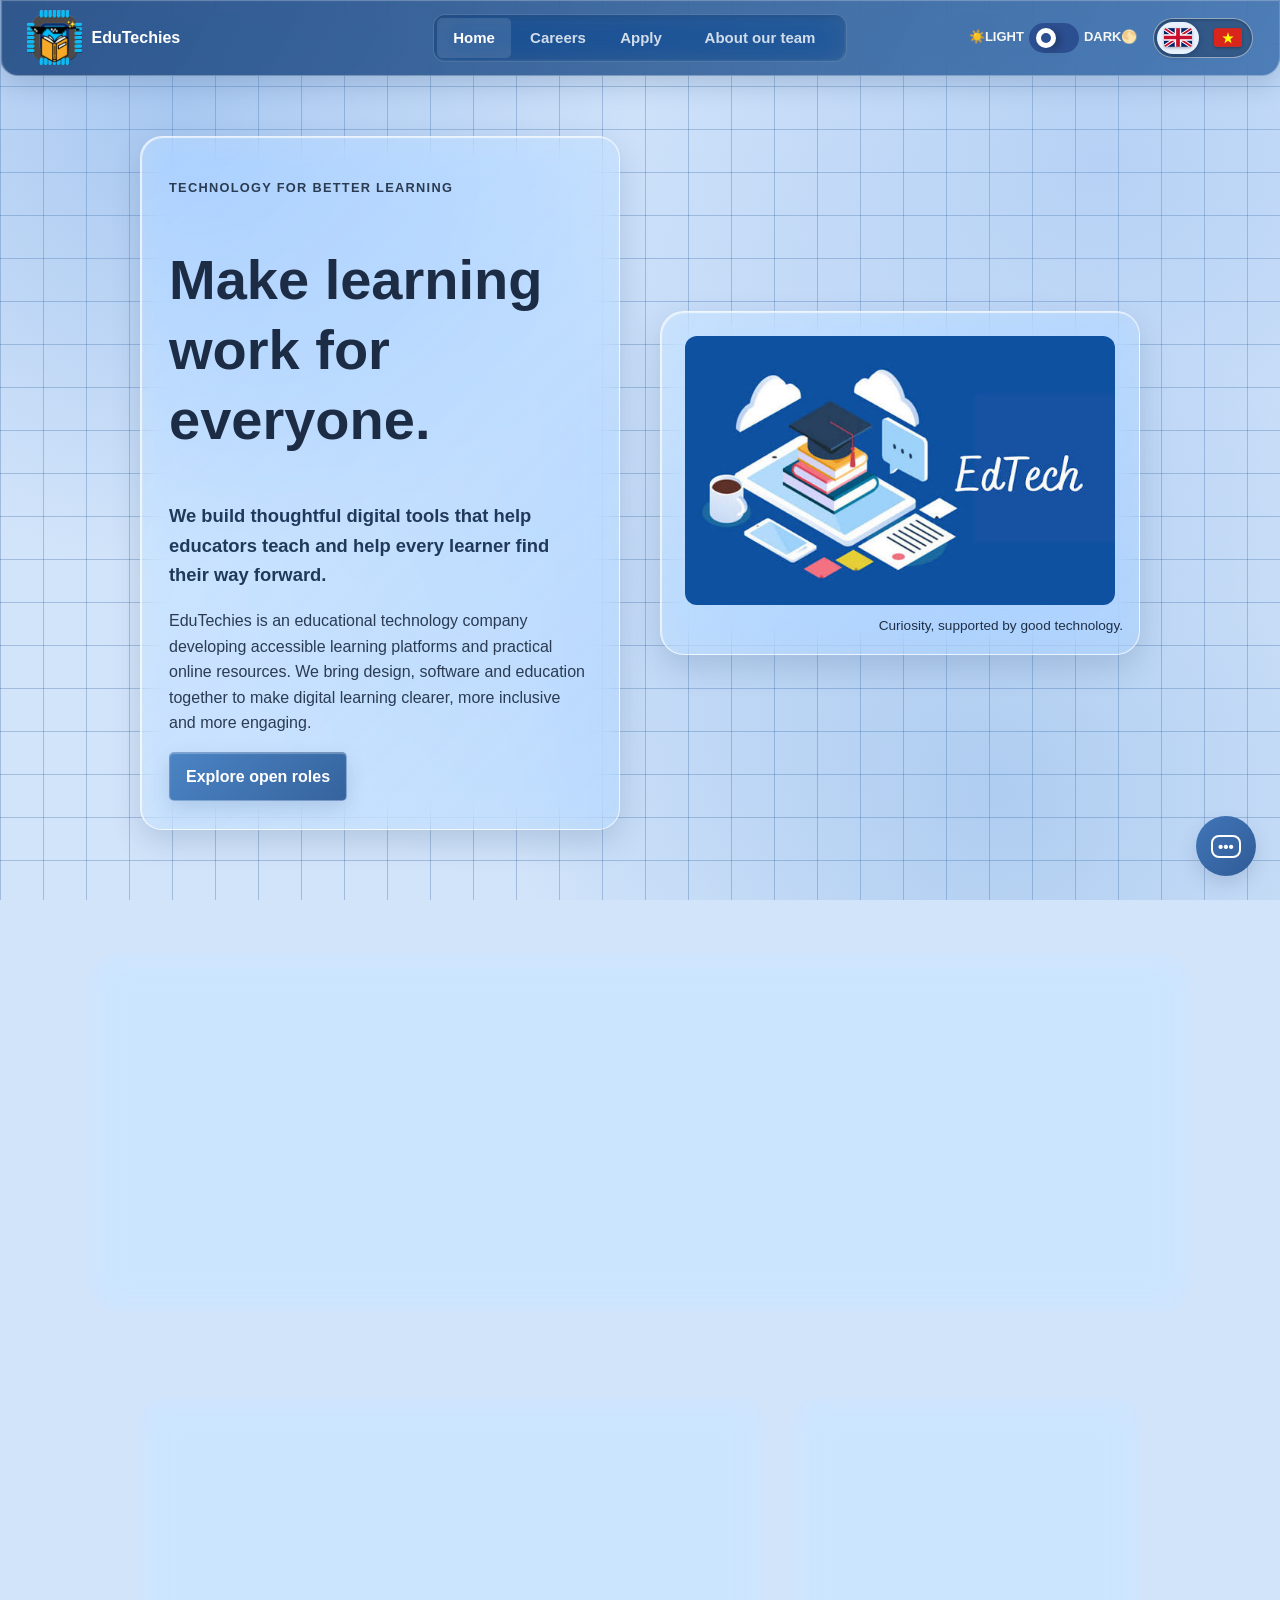
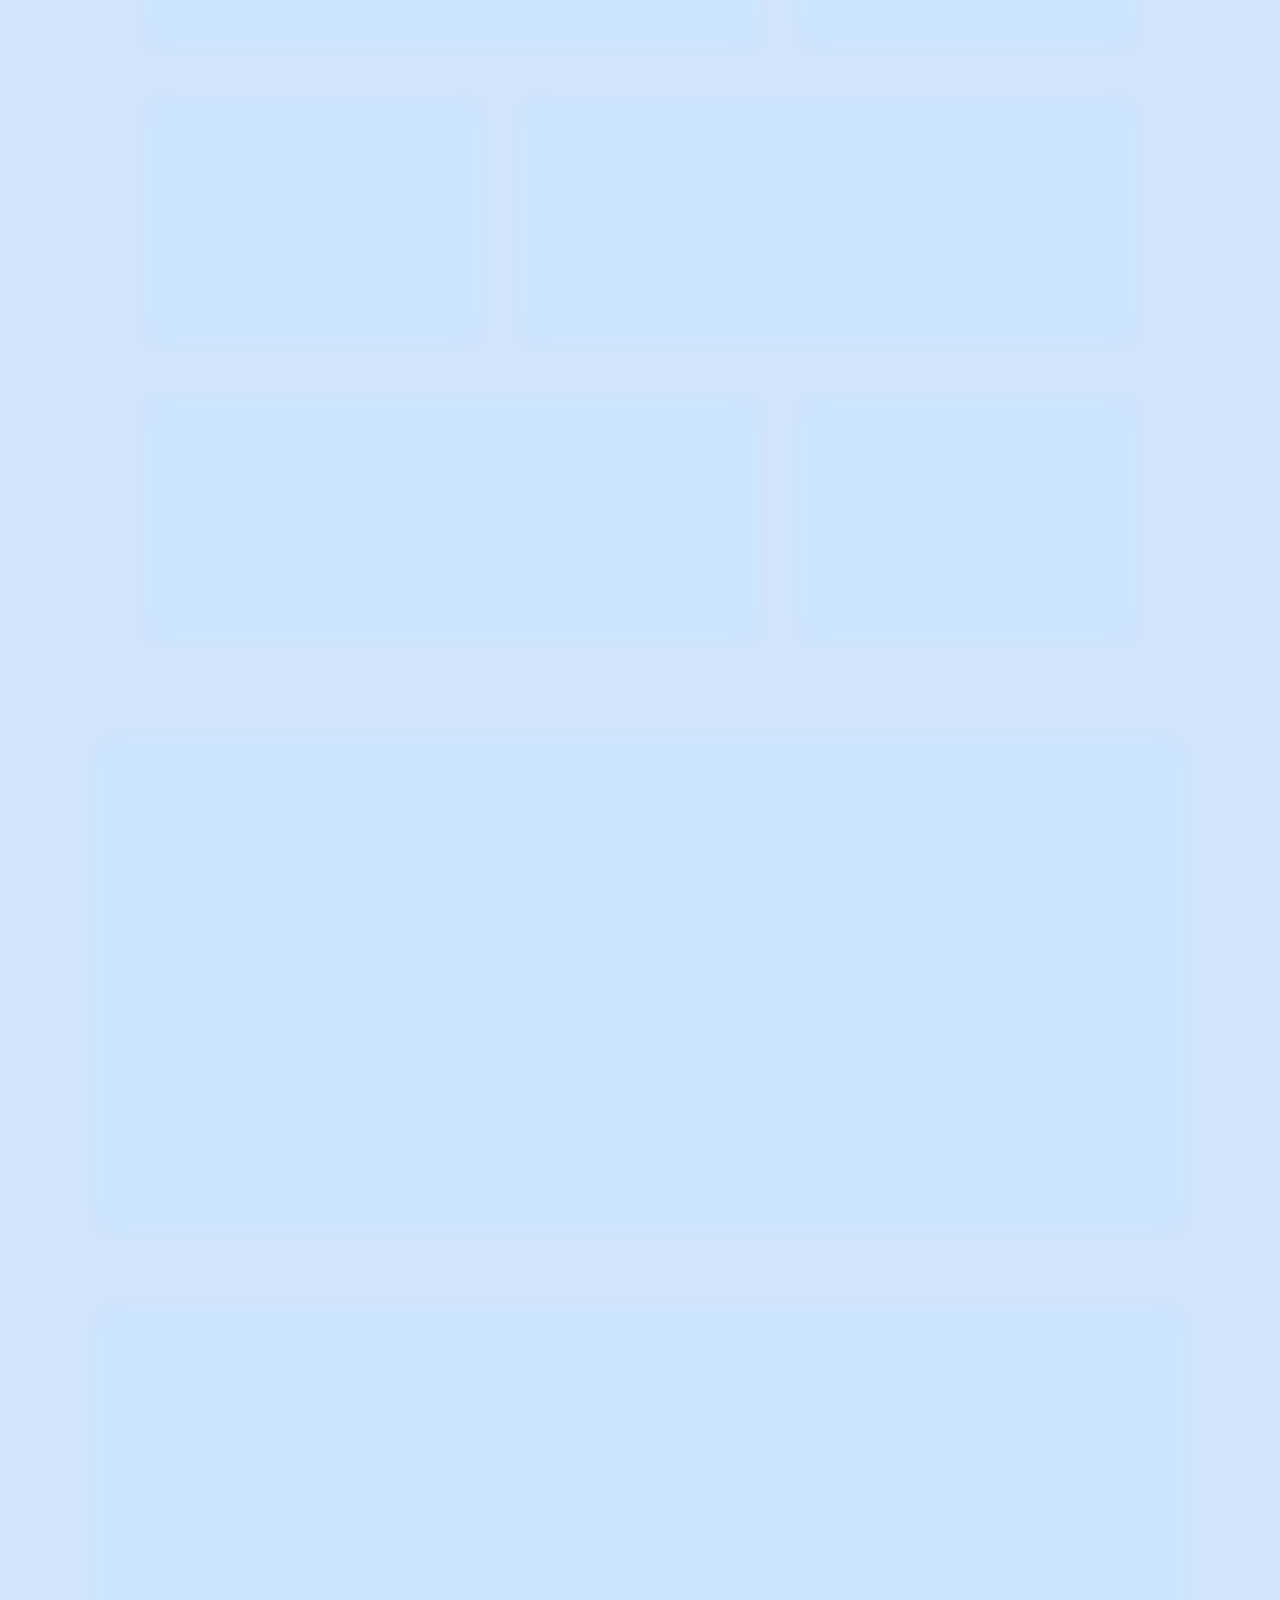
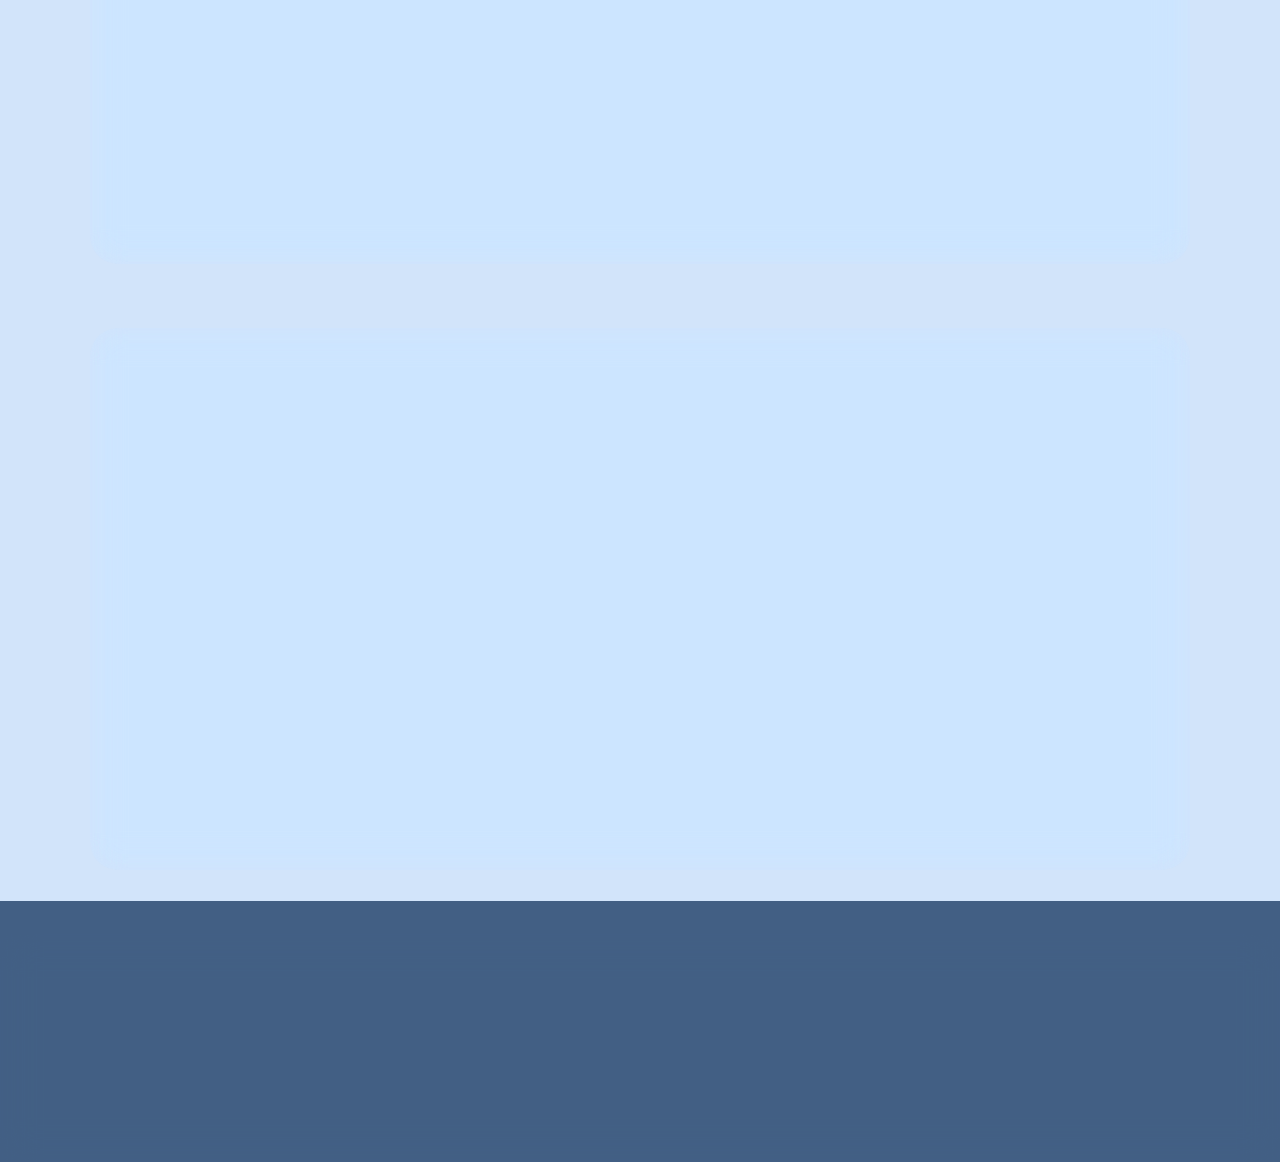
==== commit 2b319c7c: "index" ====
--- a/index.html
+++ b/index.html
@@ -1,26 +1,26 @@
-<!doctype html>
+﻿<!doctype html>
 <html lang="en-AU">
 <head>
   <meta charset="utf-8">
   <meta name="viewport" content="width=device-width, initial-scale=1">
   <meta name="description" content="EduTechies creates accessible digital learning tools and platforms for education.">
   <title>EduTechies | Learning that opens doors</title>
-  <link rel="stylesheet" href="styles.css">
-  <link rel="stylesheet" href="styles_animation.css">
-  <link rel="stylesheet" href="styles_darkmode.css">
+  <link rel="stylesheet" href="../styles/styles.css">
+  <link rel="stylesheet" href="../styles/styles_animation.css">
+  <link rel="stylesheet" href="../styles/styles_darkmode.css">
   <style>
     .hero-copy { max-width: 560px; }
   </style>
 </head>
 <body>
   <a class="skip-link" href="#main">Skip to main content</a>
-  <header class="site-header">
+  <header class="site-header glass-panel">
     <div class="header-inner">
       <a class="brand" href="index.html">
-        <img src="./Logoweb.png" width="55">
+        <img src="../images/Logoweb.png" width="55" alt="EduTechies logo">
         <span class="brand-name">EduTechies</span>
       </a>
-      <nav class="main-nav">
+      <nav class="main-nav glass-panel">
         <ul>
           <li><a aria-current="page" href="index.html">Home</a></li>
           <li><a href="jobs.html">Careers</a></li>
@@ -28,57 +28,64 @@
           <li><a href="about.html">About our team</a></li>
         </ul>
       </nav>
-      <!-- Dark/Light mode switch button -->
-      <div class="theme-switch-button">
-        <span class="theme-text">☀️LIGHT</span>
-        <input type="checkbox" id="theme-checkbox">
-        <label for="theme-checkbox" class="theme-switch"></label>
-        <span class="theme-text">DARK🌕</span>
+      <div class="header-controls">
+        <!-- Dark/Light mode switch button -->
+        <div class="theme-switch-button">
+          <span class="theme-text">☀️LIGHT</span>
+          <input type="checkbox" id="theme-checkbox">
+          <label for="theme-checkbox" class="theme-switch" aria-label="Toggle light or dark mode"></label>
+          <span class="theme-text">DARK🌕</span>
+        </div>
+        <div class="language-switch" role="group" aria-label="Choose language">
+          <span class="language-switch-thumb" aria-hidden="true"></span>
+          <a class="language-option" href="index.html" lang="en" aria-label="English" aria-current="page"><svg xmlns="http://www.w3.org/2000/svg" viewBox="0 0 60 40" width="28" height="19" role="img" aria-hidden="true"><rect width="60" height="40" fill="#012169"/><path d="M0,0 L60,40 M60,0 L0,40" stroke="#fff" stroke-width="8"/><path d="M0,0 L60,40 M60,0 L0,40" stroke="#C8102E" stroke-width="4"/><path d="M30,0 V40 M0,20 H60" stroke="#fff" stroke-width="14"/><path d="M30,0 V40 M0,20 H60" stroke="#C8102E" stroke-width="8"/></svg></a>
+          <a class="language-option" href="../vi/index.html" lang="vi" aria-label="Tiếng Việt"><svg xmlns="http://www.w3.org/2000/svg" viewBox="0 0 60 40" width="28" height="19" role="img" aria-hidden="true"><rect width="60" height="40" fill="#da251d"/><polygon points="30,9 32.9,18 42.3,18 35,23.4 37.6,32.5 30,27.2 22.4,32.5 25,23.4 17.7,18 27.1,18" fill="#ff0"/></svg></a>
+        </div>
       </div>
     </div>
   </header>
 
   <main id="main">
     <section class="hero">
-      <div class="hero-copy">
+      <div class="hero-copy hero-card glass-panel">
         <p class="eyebrow">Technology for better learning</p>
         <h1>Make learning work for everyone.</h1>
         <p class="hero-lede">We build thoughtful digital tools that help educators teach and help every learner find their way forward.</p>
         <p>EduTechies is an educational technology company developing accessible learning platforms and practical online resources. We bring design, software and education together to make digital learning clearer, more inclusive and more engaging.</p>
         <a class="button button-primary" href="jobs.html">Explore open roles</a>
       </div>
-      <div class="hero-art">
-        <img class="hero-image" src="images.jfif" width="640" height="480" alt="Illustration of a learner using the EduTechies digital learning platform" style="border-radius: 12px;"><br>
+      <div class="hero-art hero-card glass-panel">
+        <img class="hero-image" src="../images/images.jfif" width="640" height="480" alt="Illustration of a learner using the EduTechies digital learning platform" style="border-radius: 12px;"><br>
         <p class="art-caption">Curiosity, supported by good technology.</p>
       </div>
     </section>
 
-    <section class="section section-narrow">
+    <section class="section section-narrow glass-panel purpose-intro blue-panel">
       <div class="section-heading">
         <p class="eyebrow">Our purpose</p>
         <h2>Useful technology. Human outcomes.</h2>
-        <p>We believe the best learning products make room for different needs, voices and ways of learning.</p>
+        <p>We build digital learning tools for Vietnam’s diverse classrooms, with care for different learning needs, levels of internet access and the languages and experiences of local learners.</p>
       </div>
     </section>
 
     <section class= "purpose-list">
       
       <article class="purpose-row">
-        <div class="purpose-card">
+        <div class="purpose-card glass-panel">
           <span class="purpose-number" aria-hidden="true">01</span>
           <h3>Designed for access</h3>
           <p>We build with accessibility in mind so more people can participate with confidence.</p>
         </div>
-        <div class="purpose-card-img">
-          <img class="purpose-img" src="images/purpose_1.jpg" alt="Students using assistive technology or learning together in an accessible classroom.">
+        <div class="purpose-card-img glass-panel">
+          <img class="purpose-img" src="../images/purpose_1.jpg" alt="Students using assistive technology or learning together in an accessible classroom.">
         </div>
       </article>
       
       <article class="purpose-row">
-        <div class="purpose-card-img">
-          <img class="purpose-img" src="images/purpose_2.jpg" alt="An educator listening to students or helping them use a laptop.">
-        </div>
-        <div class="purpose-card">
+        <div class="purpose-card-img glass-panel blue-panel">
+          <img class="purpose-img" src="../images/purpose_2.jpg" alt="An educator listening to students or helping them use a laptop.">
+        </div>
+        <div class="purpose-card glass-panel blue-panel">
           <span class="purpose-number" aria-hidden="true">02</span>
           <h3>Made with educators</h3>
           <p>We listen to the people who teach and learn before deciding what technology should do.</p>
@@ -86,42 +93,45 @@
       </article>
         
       <article class="purpose-row">
-        <div class="purpose-card">
+        <div class="purpose-card glass-panel">
           <span class="purpose-number" aria-hidden="true">03</span>
           <h3>Always learning</h3>
           <p>We test, improve and keep asking how digital learning can work better for everyone.</p>
         </div>
-        <div class="purpose-card-img">
-          <img class="purpose-img" src="images/purpose_3.jpg" alt="A group of students sharing ideas while working on a digital project.">
+        <div class="purpose-card-img glass-panel">
+          <img class="purpose-img" src="../images/purpose_3.jpg" alt="A group of students sharing ideas while working on a digital project.">
         </div>
       </article>
 
     </section>
 
-    <section class="section roles-section" aria-labelledby="roles-heading">
+    <section class="section roles-section glass-panel blue-panel" aria-labelledby="roles-heading">
       <div class="section-heading">
         <p class="eyebrow">Build with us</p>
         <h2 id="roles-heading">A place for your next idea.</h2>
         <p>We’re looking for people who care about craft, collaboration and better learning experiences.</p>
       </div>
-      <form class="search-form" action="jobs.html" method="get" role="search">
+      <form class="search-form glass-panel" action="jobs.html" method="get" role="search">
         <label for="job-search">Search open roles</label>
         <div class="search-controls">
-          <input id="job-search" name="q" type="search" placeholder="Try “developer” or “design”">
+          <div class="search-input-wrapper">
+            <svg class="search-input-icon" viewBox="0 0 24 24" aria-hidden="true" focusable="false"><circle cx="10.8" cy="10.8" r="6.8"></circle><path d="m16 16 5 5"></path></svg>
+            <input id="job-search" name="q" type="search" placeholder="Try “developer” or “design”">
+          </div>
           <button class="button button-dark" type="submit">Search roles</button>
         </div>
       </form>
       <p class="role-link"><a href="jobs.html">View all current opportunities <span aria-hidden="true">→</span></a></p>
     </section>
 
-    <section class="section section-narrow" aria-labelledby="approach-heading">
+    <section class="section section-narrow glass-panel" aria-labelledby="approach-heading">
       <div class="section-heading">
         <p class="eyebrow">How we work</p>
         <h2 id="approach-heading">Small team, shared purpose.</h2>
         <p>Our work connects the people, practices and tools behind a more supportive learning experience.</p>
       </div>
 
-      <div class="table-wrap">
+      <div class="table-wrap glass-panel">
         <table class="purpose-table">
           <caption>How our work supports learners and educators</caption>
           <thead>
@@ -145,21 +155,21 @@
       </div>
     </section>
 
-    <section class="country-note" aria-labelledby="country-heading">
+    <section class="country-note glass-panel blue-panel" aria-labelledby="country-heading">
       <div class="country-note-inner">
-        <p class="eyebrow">Respect and responsibility</p>
-        <h2 id="country-heading">Learning with respect for Country and community.</h2>
-        <p>We acknowledge the Wurundjeri People of the Kulin Nation, Traditional Owners of the lands on which Swinburne operates, and pay our respects to Elders past and present. We recognise the continuing connection of Aboriginal and Torres Strait Islander peoples to Country, culture and knowledge.</p>
-        <p>We are committed to listening to First Nations educators and communities and to supporting learning technology that respects their knowledge, priorities and self-determination. We encourage Aboriginal and Torres Strait Islander people to apply for our roles.</p>
+        <p class="eyebrow">Acknowledgement of Country</p>
+        <h2 id="country-heading">We acknowledge the Traditional Custodians of Country.</h2>
+        <p>EduTechies acknowledges the Aboriginal and Torres Strait Islander peoples as the Traditional Custodians of the lands, waters and skies on which we live and work. We pay our respects to Elders past, present and emerging, and recognise their continuing connection to land, culture and community.</p>
+        <p>An Acknowledgement of Country is a way of showing respect for Traditional Custodians and their enduring relationship with their Country. At EduTechies, we believe that respectful, inclusive education starts with honouring the knowledge systems and cultures that have shaped this land for tens of thousands of years. We are committed to creating learning technology that is genuinely inclusive of Aboriginal and Torres Strait Islander learners, educators and communities.</p>
       </div>
     </section>
   </main>
 
-  <footer class="site-footer">
+  <footer class="site-footer glass-panel">
     <div class="footer-inner">
       <div>
         <a class="brand footer-brand" href="index.html">
-          <img src="./Logoweb.png" width="65">
+          <img src="../images/Logoweb.png" width="65" alt="EduTechies logo">
           <span class="brand-name">EduTechies</span>
         </a>
         <p class="footer-tagline">Learning that opens doors.</p>
@@ -167,9 +177,9 @@
       <div>
         <h2 class="footer-heading">Connect</h2>
         <ul class="footer-links">
-          <li><a target="blank" href="https://student-team-qh8y65xe.atlassian.net/jira/software/projects/WEBPROJECT/boards/2/backlog">Jira project</a></li>
-          <li><a target="blank" href="https://github.com/trinhminhduchoang/COS10026-Project">GitHub repository</a></li>
-          <li><a target="blank" href="mailto:info@edutechies.com">info@edutechies.com</a></li>
+          <li><a href="https://student-team-qh8y65xe.atlassian.net/jira/software/projects/WEBPROJECT/boards/2/backlog" target="_blank" rel="noopener noreferrer"><img class="footpics" src="../images/jira-removebg-preview.png" alt="">Jira project</a></li>
+          <li><a href="https://github.com/trinhminhduchoang/COS10026-Project" target="_blank" rel="noopener noreferrer"><img class="footpics" src="../images/png-clipart-github-computer-icons-logo-readme-github-logo-monochrome-removebg-preview.png" alt="">GitHub repository</a></li>
+          <li><a href="mailto:info@edutechies.com"><img class="footpics" src="../images/google-gmail-envelope-vector-symbol-logo-icon-701751694791058rlo6laiga4-removebg-preview.png" alt="">info@edutechies.com</a></li>
         </ul>
       </div>
       <p class="copyright">© 2026 EduTechies. Built for learning.</p>
@@ -179,8 +189,8 @@
     <summary aria-label="Toggle support chat" title="Toggle support chat">
       <span class="support-chat-icon" aria-hidden="true">•••</span>
     </summary>
-    <section class="support-chat-window" aria-labelledby="support-chat-heading">
-      <div class="support-chat-header">
+    <section class="support-chat-window glass-panel" aria-labelledby="support-chat-heading">
+      <div class="support-chat-header glass-panel">
         <h2 id="support-chat-heading">EduTechies Support</h2>
         <p>How can we help?</p>
       </div>
--- a/styles/styles.css
+++ b/styles/styles.css
@@ -0,0 +1,1790 @@
+/* shared.css: page defaults and accessibility */
+* {
+  box-sizing: border-box;
+}
+
+:root {
+  --surface: rgb(210, 228, 250);
+  --glass-fill: rgba(195, 220, 252, 0.62);
+  --glass-edge: rgba(255, 255, 255, 0.72);
+  --glass-shadow: 0 12px 30px rgba(39, 72, 117, 0.18);
+  --blue-accent: rgba(58, 110, 190, 0.18);
+}
+
+.glass-panel {
+  border: 1px solid var(--glass-edge);
+  background: linear-gradient(135deg, rgba(230, 243, 255, 0.72), var(--glass-fill));
+  box-shadow: var(--glass-shadow), inset 1px 1px 1px rgba(255, 255, 255, 0.68);
+  backdrop-filter: blur(16px) saturate(140%);
+  -webkit-backdrop-filter: blur(16px) saturate(140%);
+}
+
+body {
+  margin: 0;
+  color: rgb(29, 44, 69);
+  background: var(--surface);
+  background-image:
+    radial-gradient(circle at 14% 12%, rgba(80, 140, 220, 0.32), transparent 34%),
+    radial-gradient(circle at 86% 18%, rgba(100, 155, 230, 0.26), transparent 36%),
+    radial-gradient(circle at 78% 88%, rgba(60, 130, 210, 0.24), transparent 38%),
+    radial-gradient(circle at 50% 50%, rgba(90, 150, 230, 0.10), transparent 60%),
+    linear-gradient(to right, rgba(34, 82, 148, 0.28) 1px, transparent 1px),
+    linear-gradient(to bottom, rgba(34, 82, 148, 0.28) 1px, transparent 1px);
+  background-size: 100% 100%, 100% 100%, 100% 100%, 100% 100%, 43px 43px, 43px 43px;
+  background-attachment: fixed;
+  font-family: Arial, sans-serif;
+  line-height: 1.6;
+}
+
+h1,
+h2,
+h3 {
+  line-height: 1.25;
+}
+
+h1 {
+  font-size: clamp(2.2rem, 5vw, 3.5rem);
+}
+
+h2 {
+  font-size: clamp(1.5rem, 3vw, 2.2rem);
+}
+
+a {
+  color: rgb(29, 95, 210);
+}
+
+.main-nav ul {
+  flex-wrap: wrap;
+  padding: 0;
+}
+
+/* shared.css: visible keyboard focus for links and form controls */
+a:focus-visible,
+button:focus-visible,
+input:focus-visible,
+select:focus-visible,
+textarea:focus-visible {
+  outline: 3px solid rgb(76, 139, 211);
+  outline-offset: 3px;
+}
+
+.skip-link {
+  position: absolute;
+  top: -50px;
+  left: 10px;
+  padding: 10px;
+  color: rgb(255, 255, 255);
+  background: rgb(55, 102, 166);
+}
+
+.skip-link:focus {
+  top: 10px;
+}
+
+/* shared.css: main content landmark */
+#main {
+  min-height: 60vh;
+}
+
+/* shared.css: header and navigation used across all pages */
+.site-header {
+  position: sticky;
+  top: 0;
+  z-index: 20;
+  border: 1px solid rgba(255, 255, 255, 0.32);
+  border-top: 0;
+  border-radius: 0 0 18px 18px;
+  background: linear-gradient(120deg, rgba(29, 70, 125, 0.88), rgba(53, 105, 167, 0.82));
+  box-shadow: 0 10px 24px rgba(27, 62, 108, 0.18), inset 1px 1px 1px rgba(255, 255, 255, 0.28);
+  backdrop-filter: blur(18px) saturate(140%);
+  -webkit-backdrop-filter: blur(18px) saturate(140%);
+}
+
+.header-inner,
+.footer-inner {
+  display: flex;
+  margin: 0 auto;
+  align-items: center;
+  justify-content: space-between;
+  gap: 24px;
+}
+
+.header-inner {
+  display: grid;
+  grid-template-columns: minmax(0, 1fr) auto minmax(0, 1fr);
+  width: min(1500px, 96%);
+  min-height: 75px;
+}
+
+.footer-inner {
+  width: min(1100px, 92%);
+}
+
+.header-controls {
+  display: flex;
+  align-items: center;
+  justify-self: end;
+  gap: 16px;
+}
+
+.language-switch {
+  position: relative;
+  display: flex;
+  width: 100px;
+  height: 40px;
+  align-items: center;
+  justify-content: space-between;
+  padding: 3px;
+  border: 1px solid rgba(255, 255, 255, 0.48);
+  border-radius: 22px;
+  background: rgba(15, 38, 69, 0.4);
+  box-shadow: inset 0 1px 3px rgba(8, 24, 45, 0.28);
+}
+
+.language-option {
+  z-index: 1;
+  display: grid;
+  width: 42px;
+  height: 32px;
+  border-radius: 18px;
+  color: rgba(255, 255, 255, 0.78);
+  font-size: 1.35rem;
+  line-height: 28px;
+  place-items: center;
+  text-decoration: none;
+  overflow: hidden;
+}
+
+.language-option svg {
+  display: block;
+  width: 28px;
+  height: 19px;
+  border-radius: 3px;
+  box-shadow: 0 1px 3px rgba(0,0,0,0.3);
+}
+
+.language-option[aria-current="page"] {
+  color: rgb(29, 44, 69);
+}
+
+.language-option:focus-visible {
+  z-index: 2;
+  outline: 3px solid rgb(220, 128, 90);
+  outline-offset: 3px;
+}
+
+.language-switch-thumb {
+  position: absolute;
+  top: 3px;
+  left: 3px;
+  width: 42px;
+  height: 32px;
+  border-radius: 18px;
+  background: rgb(233, 243, 255);
+  box-shadow: 0 2px 6px rgba(5, 23, 48, 0.28);
+  transition: transform 180ms ease;
+}
+
+.language-switch.vi .language-switch-thumb {
+  transform: translateX(49px);
+}
+
+.brand {
+  display: flex;
+  align-items: center;
+  justify-self: start;
+  gap: 10px;
+  color: rgb(255, 255, 255);
+  font-weight: bold;
+  text-decoration: none;
+}
+
+/* .brand-mark {
+  display: grid;
+  width: 40px;
+  height: 40px;
+  place-items: center;
+  border-radius: 10px;
+  color: rgb(255, 255, 255);
+  background: linear-gradient(135deg, rgb(26, 120, 220), rgb(13, 45, 106));
+  box-shadow: 0 8px 18px rgba(13, 35, 95, 0.28);
+} */
+
+.main-nav ul,
+.footer-links {
+  margin: 0;
+  padding: 0;
+  list-style: none;
+}
+
+.main-nav ul {
+  position: relative;
+  display: grid;
+  grid-template-columns: 4.625em 5.875em 4.5em 10.375em;
+}
+
+.main-nav {
+  justify-self: center;
+  width: max-content;
+  max-width: 100%;
+  padding: 3px;
+  border-radius: 12px;
+  border: 1px solid rgba(255, 255, 255, 0.18);
+  background: rgba(24, 44, 73, 0.16);
+  box-shadow: inset 2px 2px 5px rgba(16, 34, 60, 0.16), inset -1px -1px 3px rgba(255, 255, 255, 0.1);
+}
+
+.main-nav ul::before {
+  position: absolute;
+  z-index: 0;
+  inset: 0 auto 0 0;
+  width: 4.625em;
+  border-radius: 5px;
+  background: rgba(255, 255, 255, 0.12);
+  content: "";
+  transition: left 240ms ease, width 240ms ease;
+}
+
+.main-nav ul:has(> li:nth-child(1) > a[aria-current="page"])::before {
+  left: 0;
+  width: 4.625em;
+}
+
+.main-nav ul:has(> li:nth-child(2) > a[aria-current="page"])::before {
+  left: 4.625em;
+  width: 5.875em;
+}
+
+.main-nav ul:has(> li:nth-child(3) > a[aria-current="page"])::before {
+  left: 10.5em;
+  width: 4.5em;
+}
+
+.main-nav ul:has(> li:nth-child(4) > a[aria-current="page"])::before {
+  left: 15em;
+  width: 10.375em;
+}
+
+.main-nav ul:has(> li:nth-child(1) > a:hover, > li:nth-child(1) > a:focus-visible)::before {
+  left: 0;
+  width: 4.625em;
+}
+
+.main-nav ul:has(> li:nth-child(2) > a:hover, > li:nth-child(2) > a:focus-visible)::before {
+  left: 4.625em;
+  width: 5.875em;
+}
+
+.main-nav ul:has(> li:nth-child(3) > a:hover, > li:nth-child(3) > a:focus-visible)::before {
+  left: 10.5em;
+  width: 4.5em;
+}
+
+.main-nav ul:has(> li:nth-child(4) > a:hover, > li:nth-child(4) > a:focus-visible)::before {
+  left: 15em;
+  width: 10.375em;
+}
+
+.main-nav li {
+  position: relative;
+  z-index: 1;
+  min-width: 0;
+}
+
+.main-nav a {
+  position: relative;
+  display: grid;
+  width: 100%;
+  height: 100%;
+  min-height: 40px;
+  padding: 5px 3px;
+  border: 1px solid transparent;
+  border-radius: 5px;
+  color: rgba(255, 255, 255, 0.8);
+  font-size: 0.9375rem;
+  font-weight: bold;
+  place-items: center;
+  text-align: center;
+  text-decoration: none;
+}
+
+.main-nav a:hover,
+.main-nav a:focus-visible,
+.main-nav a[aria-current="page"] {
+  color: rgb(255, 255, 255);
+}
+
+/* shared.css: common page width and introductory text */
+.hero,
+.page-main {
+  width: min(1000px, 92%);
+  margin: 0 auto;
+}
+
+.page-main {
+  padding: 50px 0;
+}
+
+.page-intro {
+  margin: 0 0 35px;
+  padding: 28px;
+  border-radius: 22px;
+  border-top: 3px solid rgba(12, 55, 129, 0.35);
+  color: rgb(17, 52, 100);
+}
+
+.page-intro h1,
+.page-intro h2 {
+  color: rgb(17, 52, 100);
+}
+
+.page-intro p,
+.section-heading p {
+  color: rgb(83, 99, 109);
+}
+
+.eyebrow {
+  color: rgb(29, 95, 210);
+  font-size: 0.8rem;
+  font-weight: bold;
+  letter-spacing: 0.1em;
+  text-transform: uppercase;
+}
+
+/* shared.css: buttons */
+.button {
+  display: inline-block;
+  padding: 11px 16px;
+  border: 0;
+  border-radius: 5px;
+  color: rgb(255, 255, 255);
+  background: linear-gradient(135deg, rgba(67, 125, 193, 0.94), rgba(44, 91, 151, 0.94));
+  font: inherit;
+  font-weight: bold;
+  text-align: center;
+  text-decoration: none;
+  cursor: pointer;
+  border: 1px solid rgba(255, 255, 255, 0.3);
+  box-shadow: 0 8px 20px rgba(39, 72, 117, 0.16), inset 0 1px 1px rgba(255, 255, 255, 0.28);
+  transition: transform 160ms ease, background-color 180ms ease, box-shadow 180ms ease;
+}
+
+.button:hover {
+  color: rgb(255, 255, 255);
+  background: linear-gradient(135deg, rgb(55, 102, 166), rgb(43, 82, 136));
+}
+
+button:not(.button),
+.support-chat > summary,
+.support-chat-message a {
+  transition: transform 160ms ease;
+}
+
+.button:hover,
+button:not(.button):hover,
+.support-chat > summary:hover,
+.support-chat-message a:hover {
+  transform: translateY(-2px);
+}
+
+.button:active,
+button:not(.button):active,
+.support-chat > summary:active,
+.support-chat-message a:active {
+  transform: translateY(1px) scale(0.98);
+}
+
+.button-primary {
+  background: linear-gradient(135deg, rgba(67, 125, 193, 0.94), rgba(44, 91, 151, 0.94));
+}
+
+.button-dark {
+  background: rgb(65, 117, 184);
+}
+
+@media (prefers-reduced-motion: reduce) {
+  .button,
+  button:not(.button),
+  .support-chat > summary,
+  .support-chat-message a {
+    transition: none;
+  }
+
+  .button:hover,
+  button:not(.button):hover,
+  .support-chat > summary:hover,
+  .support-chat-message a:hover,
+  .button:active,
+  button:not(.button):active,
+  .support-chat > summary:active,
+  .support-chat-message a:active {
+    transform: none;
+  }
+}
+
+/* shared.css: tables and horizontal overflow wrapper */
+.table-wrap {
+  overflow-x: auto;
+  padding: 12px;
+  border-radius: 20px;
+}
+
+table {
+  width: 100%;
+  border-collapse: collapse;
+  text-align: left;
+}
+
+caption {
+  padding-bottom: 10px;
+  color: rgb(83, 99, 109);
+  font-weight: bold;
+  text-align: left;
+}
+
+th,
+td {
+  padding: 12px;
+  border: 1px solid rgba(115, 145, 182, 0.2);
+}
+
+thead th {
+  color: #f5f9ff;
+  background: linear-gradient(135deg, #294f80, #1f3f69);
+}
+
+tbody th {
+  background: rgba(193, 216, 245, 0.34);
+}
+
+/* shared.css: acknowledgement panel */
+.country-note {
+  width: min(1100px, 92%);
+  margin: clamp(32px, 6vw, 64px) auto;
+  padding: clamp(28px, 5vw, 52px);
+  border: 1px solid rgba(255, 255, 255, 0.62);
+  color: rgb(17, 52, 100);
+  border-radius: 28px;
+  background: linear-gradient(135deg, rgba(160, 196, 240, 0.72), rgba(120, 168, 230, 0.56));
+  box-shadow: 0 16px 36px rgba(39, 72, 117, 0.12), inset 1px 1px 1px rgba(255, 255, 255, 0.58);
+  backdrop-filter: blur(16px) saturate(135%);
+  -webkit-backdrop-filter: blur(16px) saturate(135%);
+}
+
+.country-note-inner {
+  max-width: 900px;
+  margin: 0 auto;
+}
+
+.country-note h2 {
+  max-width: 760px;
+  margin-top: 12px;
+  font-size: clamp(1.7rem, 3.2vw, 2.4rem);
+  color: rgb(17, 52, 100);
+}
+
+.country-note p:not(.eyebrow) {
+  max-width: 820px;
+  font-size: 1.025rem;
+  line-height: 1.75;
+}
+
+.country-note .eyebrow {
+  color: rgb(46, 88, 140);
+  font-weight: 700;
+  letter-spacing: 0.12em;
+}
+
+/* shared.css: footer */
+.site-footer {
+  padding: 35px 0;
+  color: rgb(234, 242, 239);
+  background: rgba(35, 66, 107, 0.86);
+  border-top: 1px solid rgba(255, 255, 255, 0.22);
+  backdrop-filter: blur(18px);
+  -webkit-backdrop-filter: blur(18px);
+}
+
+.footer-inner {
+  align-items: flex-start;
+}
+
+.footer-brand,
+.footer-links a {
+  color: rgb(255, 255, 255);
+}
+
+/* .footer-brand .brand-mark {
+  color: rgb(255, 255, 255);
+  background: linear-gradient(135deg, rgb(75, 183, 255), rgb(29, 95, 210));
+} */
+
+.footer-links {
+  flex-direction: column;
+  gap: 4px;
+}
+
+.footer-links li {
+  width: max-content;
+  max-width: 100%;
+}
+
+.footer-links a {
+  display: flex;
+  min-height: 38px;
+  padding: 4px 8px;
+  align-items: center;
+  gap: 10px;
+  border-radius: 8px;
+  text-decoration: none;
+  transition: color 180ms ease, background-color 180ms ease, transform 180ms ease;
+}
+
+.footer-links a:hover {
+  color: rgb(255, 255, 255);
+  background-color: rgba(255, 255, 255, 0.14);
+  transform: translateX(4px);
+}
+
+.footer-links a:focus-visible {
+  color: rgb(255, 255, 255);
+  background-color: rgba(255, 255, 255, 0.14);
+  border-radius: 8px;
+}
+
+.footer-brand img {
+  box-sizing: border-box;
+  box-shadow: 0 2px 6px rgba(0, 0, 0, 0.16);
+  vertical-align: middle;
+  transition: transform 180ms ease;
+}
+
+.footer-brand:hover img {
+  transform: scale(1.05);
+}
+
+.footer-links .footpics {
+  width: 32px;
+  height: 32px;
+  flex: 0 0 32px;
+  padding: 2px;
+  margin: 0;
+  border-radius: 50%;
+  background-color: #ffffff;
+  box-shadow: 0 2px 6px rgba(0, 0, 0, 0.16);
+  object-fit: contain;
+  box-sizing: border-box;
+  transition: transform 180ms ease, background-color 180ms ease, box-shadow 180ms ease;
+}
+
+.footer-links a:hover .footpics {
+  transform: scale(1.12);
+  background-color: #f0f4f8;
+  box-shadow: 0 4px 10px rgba(0, 0, 0, 0.22);
+}
+
+.footer-tagline,
+.copyright {
+  color: rgb(189, 204, 199);
+  font-size: 0.9rem;
+}
+
+.footer-heading {
+  margin: 0 0 12px;
+  font-size: 1.2rem;
+}
+
+/* index.html: homepage */
+.hero {
+  display: grid;
+  min-height: 500px;
+  padding: 60px 0;
+  align-items: center;
+  gap: 40px;
+  grid-template-columns: 1fr 1fr;
+}
+
+.hero-copy p {
+  color: rgb(42, 59, 82);
+}
+
+.hero-copy {
+  padding: 28px;
+  border-radius: 22px;
+}
+
+.hero-lede {
+  color: rgb(31, 57, 91) !important;
+  font-size: 1.15rem;
+  font-weight: bold;
+}
+
+/* index.html: gradient background graphic */
+.hero-art {
+  position: relative;
+  display: grid;
+  min-height: 320px;
+  padding: 24px;
+  place-items: center;
+  overflow: hidden;
+  border: 1px solid var(--glass-edge);
+  border-radius: 24px;
+  background:
+    radial-gradient(circle at 82% 18%, rgba(112, 166, 232, 0.2) 0 12%, transparent 12.2%),
+    linear-gradient(135deg, rgba(242, 249, 255, 0.68), rgba(184, 211, 244, 0.44));
+  box-shadow: var(--glass-shadow), inset 1px 1px 1px rgba(255, 255, 255, 0.64);
+  backdrop-filter: blur(18px) saturate(140%);
+  -webkit-backdrop-filter: blur(18px) saturate(140%);
+}
+
+.hero-image {
+  display: block;
+  width: min(100%, 430px);
+  height: auto;
+}
+
+.art-caption {
+  position: absolute;
+  right: 16px;
+  bottom: 4px;
+  color: rgb(31, 47, 68);
+  font-size: 0.85rem;
+}
+
+.section {
+  padding: 60px max(4%, calc((100% - 1000px) / 2));
+}
+
+.purpose-intro {
+  width: min(1100px, 92%);
+  margin: clamp(32px, 6vw, 64px) auto;
+  padding: 0;
+  overflow: hidden;
+  border: 1px solid rgba(255, 255, 255, 0.62);
+  border-radius: 28px;
+  box-shadow: 0 16px 36px rgba(39, 72, 117, 0.12), inset 1px 1px 1px rgba(255, 255, 255, 0.58);
+}
+
+.purpose-intro .section-heading {
+  max-width: 820px;
+  margin: 0 auto;
+  padding: clamp(30px, 5vw, 56px);
+}
+
+.purpose-intro .section-heading p:not(.eyebrow) {
+  max-width: 720px;
+  font-size: 1.075rem;
+  line-height: 1.75;
+}
+
+.section-heading {
+  max-width: 680px;
+  margin: 30px;
+}
+
+.purpose-list {
+  display: flex;
+  width: min(1000px, 92%);
+  flex-direction: column;
+  margin: 30px auto;
+}
+
+.purpose-row {
+  display: flex;
+  width: fit-content;
+  max-width: 100%;
+  flex-direction: row;
+  gap: 30px;
+  margin: 22px auto;
+}
+.purpose-card {
+  padding: 20px;
+  border-radius: 22px;
+  color: rgb(29, 44, 69);
+}
+
+.purpose-card-img {
+  padding: 22px;
+  border-radius: 22px;
+  width: fit-content;
+}
+
+.purpose-img {
+  height: 200px;
+  max-height: 400px;
+  border-radius: 14px;
+}
+
+.purpose-number {
+  color: rgb(29, 95, 210);
+  font-weight: bold;
+}
+
+.search-form {
+  max-width: 700px;
+  padding: 20px;
+  border-radius: 22px;
+  color: rgb(29, 44, 69);
+}
+
+.search-form label {
+  display: block;
+  margin-bottom: 6px;
+  font-weight: bold;
+}
+
+.search-controls {
+  display: flex;
+  gap: 10px;
+}
+
+.search-input-wrapper {
+  position: relative;
+  flex: 1;
+  min-width: 0;
+}
+
+.search-input-icon {
+  position: absolute;
+  z-index: 1;
+  top: 50%;
+  left: 14px;
+  width: 18px;
+  height: 18px;
+  display: block;
+  fill: none;
+  stroke: rgb(83, 99, 109);
+  stroke-linecap: round;
+  stroke-width: 2;
+  transform: translateY(-50%);
+  pointer-events: none;
+}
+
+.search-controls input {
+  width: 100%;
+  outline: none;
+}
+
+.role-link {
+  margin-top: 18px;
+  font-weight: bold;
+}
+
+.purpose-table {
+  background: rgba(217, 230, 247, 0.42);
+}
+
+/* jobs.html: job listings */
+.job-list {
+  display: grid;
+  gap: 24px;
+}
+
+.job-card {
+  padding: 22px;
+  border-radius: 22px;
+  border-top: 3px solid rgba(50, 105, 195, 0.32);
+}
+
+.job-card-header {
+  display: flex;
+  align-items: center;
+  justify-content: space-between;
+  gap: 20px;
+}
+
+.job-card-header h2 {
+  margin: 5px 0 10px;
+}
+
+.job-reference,
+.job-summary {
+  color: rgb(83, 99, 109);
+}
+
+.job-facts {
+  display: grid;
+  margin: 0;
+  padding: 16px;
+  gap: 18px;
+  border-radius: 14px;
+  color: rgb(29, 44, 69);
+  background: rgba(188, 213, 244, 0.4);
+  box-shadow: inset 0 1px 4px rgba(37, 76, 128, 0.08);
+  grid-template-columns: repeat(3, 1fr);
+}
+
+.job-facts div {
+  min-width: 0;
+  padding: 12px 14px;
+  border: 1px solid rgba(104, 145, 197, 0.3);
+  border-radius: 10px;
+  background: linear-gradient(145deg, rgba(255, 255, 255, 0.48), rgba(229, 240, 255, 0.3));
+  box-shadow: inset 0 1px 0 rgba(255, 255, 255, 0.72), 0 2px 6px rgba(39, 72, 117, 0.06);
+  transition: border-color 180ms ease, box-shadow 180ms ease;
+}
+
+.job-facts div:hover {
+  border-color: rgba(57, 116, 190, 0.58);
+  box-shadow: inset 0 1px 0 rgba(255, 255, 255, 0.8), 0 4px 12px rgba(39, 72, 117, 0.12);
+}
+
+.job-facts dt {
+  color: rgb(29, 95, 210);
+  font-weight: bold;
+}
+
+.job-facts dd {
+  margin: 4px 0 0;
+}
+
+.job-section {
+  margin-top: 22px;
+}
+
+.requirements-grid {
+  display: grid;
+  gap: 18px;
+  grid-template-columns: repeat(2, 1fr);
+}
+
+/* jobs.html: float job notes beside details on wider screens */
+.job-aside {
+  float: right;
+  width: 25%;
+  margin: 8px 0 18px 20px;
+  padding: 16px;
+  border-left: 3px solid rgba(29, 95, 210, 0.42);
+  border-radius: 16px;
+  background: rgba(196, 218, 245, 0.42);
+  box-shadow: 0 8px 20px rgba(39, 72, 117, 0.08);
+  backdrop-filter: blur(12px);
+  -webkit-backdrop-filter: blur(12px);
+}
+
+.job-card::after {
+  display: block;
+  clear: both;
+  content: "";
+}
+
+.job-aside p {
+  margin-bottom: 0;
+}
+
+/* apply.html: application form */
+.application-form {
+  display: grid;
+  max-width: 900px;
+  margin-top: 20px;
+  gap: 24px;
+}
+
+.form-section {
+  min-width: 0;
+  padding: 22px;
+  border-radius: 22px;
+  border-top: 3px solid rgba(50, 105, 195, 0.32);
+}
+
+.form-section > legend {
+  padding: 0 8px;
+  font-size: 1.25rem;
+  font-weight: bold;
+}
+
+.form-grid {
+  display: grid;
+  gap: 18px;
+  grid-template-columns: repeat(2, 1fr);
+  align-items: start;
+}
+
+.form-field {
+  min-width: 0;
+  margin: 10px 0;
+  position: relative;
+  display: flex;
+  flex-direction: column;
+}
+
+.form-grid > .form-field:not(.gender-field) {
+  min-height: 82px;
+}
+
+.vn-field-label {
+  display: block;
+  margin-bottom: 6px;
+  font-weight: bold;
+}
+
+.form-field input {
+  font-size: 16px;
+  padding: 22px 10px 8px 5px;
+  display: block;
+  width: 100%;
+  border: 1px solid rgba(115, 145, 182, 0.28);
+  border-radius: 8px;
+  color: rgb(29, 44, 69);
+  background: rgba(235, 244, 255, 0.72);
+  box-shadow: inset 0 1px 4px rgba(39, 72, 117, 0.08);
+  backdrop-filter: blur(10px);
+  -webkit-backdrop-filter: blur(10px);
+}
+
+.form-field .form-input:focus {
+  outline: none;
+}
+
+.form-field .form-label {
+  font-size: 18px;
+  font-weight: normal;
+  position: absolute;
+  pointer-events: none;
+  left: 5px;
+  top: 12px;
+  display: flex;
+}
+
+.form-field .form-label-char {
+  transition: 0.1s ease all;
+  transition-delay: calc(var(--index) * .03s);
+}
+
+.form-field .form-input:focus ~ label .form-label-char,
+.form-field .form-input:hover ~ label .form-label-char,
+.form-field .form-input:valid ~ label .form-label-char,
+.reference-field .form-input:not(:placeholder-shown) ~ label .form-label-char {
+  transform: translateY(-20px);
+  font-size: 14px;
+}
+
+input, select, textarea {  
+  padding: 10px;
+  border: 1px solid rgba(115, 145, 182, 0.28);
+  border-radius: 8px;
+  color: rgb(29, 44, 69);
+  background: rgba(235, 244, 255, 0.72);
+  box-shadow: inset 0 1px 4px rgba(39, 72, 117, 0.08);
+  backdrop-filter: blur(10px);
+  -webkit-backdrop-filter: blur(10px);
+  font: inherit;
+}
+
+.form-field input:not([type="radio"]):not([type="checkbox"]),
+.form-field select {
+  width: 100%;
+  height: 56px;
+}
+
+.form-field select {
+  padding: 22px 10px 8px 5px;
+}
+
+.form-field select.form-input:focus ~ .form-select-label,
+.form-field select.form-input:hover ~ .form-select-label,
+.form-field select.form-input:valid ~ .form-select-label {
+  transform: translateY(-20px);
+  font-size: 14px;
+}
+
+.form-field small {
+  display: block;
+  min-height: 1.4em;
+  margin-top: 4px;
+  font-size: 0.8rem;
+  color: rgb(83, 99, 109);
+}
+
+.form-field input[type="date"] {
+  transition: ease 0.3s;
+}
+
+/* Hide the date format when the field is empty */
+.form-field input[type="date"]:not(:focus):not(:valid) {
+  color: transparent;
+}
+
+/* Show the date when the user clicks the field */
+.form-field input[type="date"]:focus,
+.form-field input[type="date"]:valid {
+  transition-delay: 0.4s;
+}
+
+.form-field .form-textarea {
+  resize: vertical;
+  width: 100%;
+}
+
+.gender-field {
+  border: 0;
+  grid-column: 1 / -1;
+  padding: 14px;
+  border: 1px solid rgba(115, 145, 182, 0.24);
+  border-radius: 14px;
+  background: rgba(235, 244, 255, 0.28);
+}
+
+.gender-field legend {
+  font-weight: bold;
+  padding: 0 6px;
+}
+
+.choice-row,
+.skill-grid {
+  display: flex;
+  flex-wrap: wrap;
+  gap: 12px 20px;
+}
+
+.skill-grid {
+  display: grid;
+  grid-template-columns: repeat(2, 1fr);
+}
+
+.skill-grid input[type="checkbox"] {
+  appearance: none;
+  width: 10px;
+  height: 10px;
+  border: 3px solid #103886;
+  border-radius: 6px;
+  background-color: transparent;
+  display: grid;
+  place-content: center;
+  cursor: pointer;
+  flex-shrink: 0;
+}
+
+.skill-grid input[type="checkbox"]::before {
+    content: "";
+    width: 10px;
+    height: 10px;
+    background-color: #103886;
+    border-radius: 2px;
+
+    transform: scale(0);
+    transition: transform 0.12s ease-in-out;
+}
+
+.skill-grid input[type="checkbox"]:checked::before {
+    transform: scale(1);
+}
+
+.skill-grid label {
+    display: flex;
+    align-items: center;
+    gap: 10px;
+    cursor: pointer;
+}
+
+.choice-row .liquid-radio {
+  --primary-hue: 275;
+  --secondary-hue: 315;
+  --tertiary-hue: 205;
+  --saturation: 48%;
+  --lightness: 86%;
+
+  position: relative;
+  display: flex;
+  flex: 1 1 180px;
+  min-height: 52px;
+  align-items: center;
+  gap: 12px;
+  padding: 10px 14px;
+  border: 1px solid rgba(115, 145, 182, 0.3);
+  border-radius: 10px;
+  background: rgba(235, 244, 255, 0.56);
+  cursor: pointer;
+  user-select: none;
+  transition: transform 0.2s ease, border-color 0.2s ease, background-color 0.2s ease, box-shadow 0.2s ease;
+}
+
+.liquid-radio.variant-coral {
+  --primary-hue: 15;
+  --secondary-hue: 45;
+  --tertiary-hue: 340;
+}
+
+.liquid-radio.variant-mint {
+  --primary-hue: 150;
+  --secondary-hue: 180;
+  --tertiary-hue: 120;
+}
+
+.liquid-radio:hover {
+  transform: translateY(-2px);
+  border-color: rgba(29, 95, 210, 0.55);
+  background: rgba(220, 235, 255, 0.78);
+}
+
+.choice-row .liquid-radio:has(input[type="radio"]:checked) {
+  border-color: rgb(29, 95, 210);
+  background: rgba(205, 225, 255, 0.72);
+  box-shadow: inset 0 0 0 1px rgba(29, 95, 210, 0.18);
+}
+
+.liquid-radio input[type="radio"] {
+  position: absolute;
+  width: 1px;
+  height: 1px;
+  margin: 0;
+  overflow: hidden;
+  clip: rect(0, 0, 0, 0);
+  clip-path: inset(50%);
+  white-space: nowrap;
+}
+
+.liquid-radio .radio-visual {
+  position: relative;
+  display: grid;
+  width: 1.4rem;
+  height: 1.4rem;
+  flex: 0 0 1.4rem;
+  border-radius: 50%;
+  border: 2px solid hsla(var(--primary-hue), 45%, 40%, 0.42);
+  background: linear-gradient(
+    135deg,
+    hsl(var(--primary-hue), var(--saturation), var(--lightness)),
+    hsl(var(--secondary-hue), var(--saturation), var(--lightness)),
+    hsl(var(--tertiary-hue), var(--saturation), var(--lightness))
+  );
+  box-shadow: 0 3px 8px hsla(var(--primary-hue), 40%, 35%, 0.16), inset 0 2px 4px rgba(255, 255, 255, 0.72);
+  place-content: center;
+  transition: transform 0.25s ease, box-shadow 0.25s ease, filter 0.25s ease;
+}
+
+.liquid-radio .radio-visual::before {
+  width: 0.55rem;
+  height: 0.55rem;
+  border-radius: 50%;
+  background: radial-gradient(
+    circle at 30% 30%,
+    hsl(var(--primary-hue), 55%, 52%),
+    hsl(var(--secondary-hue), 60%, 38%)
+  );
+  box-shadow: 0 1px 3px hsla(var(--primary-hue), 50%, 25%, 0.32), inset 0 1px 1px rgba(255, 255, 255, 0.48);
+  content: "";
+  opacity: 0;
+  transform: scale(0);
+  transition: transform 0.25s cubic-bezier(0.2, 0.8, 0.2, 1), opacity 0.2s ease;
+}
+
+.liquid-radio .radio-visual::after {
+  position: absolute;
+  z-index: -1;
+  inset: -4px;
+  border-radius: inherit;
+  background: linear-gradient(
+    135deg,
+    hsla(var(--primary-hue), 65%, 68%, 0.45),
+    hsla(var(--secondary-hue), 65%, 68%, 0.28)
+  );
+  content: "";
+  filter: blur(5px);
+  opacity: 0;
+  transition: opacity 0.25s ease;
+}
+
+.liquid-radio:hover .radio-visual {
+  filter: saturate(1.12);
+  transform: translateY(-1px);
+}
+
+.liquid-radio:hover .radio-visual::after,
+.liquid-radio input[type="radio"]:checked + .radio-visual::after {
+  opacity: 1;
+}
+
+.liquid-radio input[type="radio"]:checked + .radio-visual {
+  border-color: hsla(var(--primary-hue), 55%, 38%, 0.72);
+  box-shadow: 0 4px 10px hsla(var(--primary-hue), 50%, 35%, 0.24), inset 0 2px 4px rgba(255, 255, 255, 0.76);
+}
+
+.liquid-radio input[type="radio"]:checked + .radio-visual::before {
+  opacity: 1;
+  transform: scale(1);
+}
+
+.liquid-radio input[type="radio"]:focus-visible + .radio-visual {
+  outline: 3px solid rgba(29, 95, 210, 0.5);
+  outline-offset: 3px;
+}
+
+.liquid-radio .radio-label {
+  color: rgb(29, 44, 69);
+  font-weight: 500;
+  transition: color 0.2s ease;
+}
+
+.liquid-radio:hover .radio-label,
+.liquid-radio input[type="radio"]:checked ~ .radio-label {
+  color: hsl(var(--primary-hue), 42%, 32%);
+}
+
+@media (prefers-reduced-motion: reduce) {
+  .choice-row .liquid-radio,
+  .liquid-radio .radio-visual,
+  .liquid-radio .radio-visual::before,
+  .liquid-radio .radio-visual::after,
+  .liquid-radio .radio-label {
+    transition: none;
+  }
+}
+
+.required-note {
+  color: rgb(83, 99, 109);
+}
+
+/* about.html: team, member details, and fun-facts table */
+.about-section {
+  margin: 45px 0;
+  padding: 22px;
+  border-radius: 24px;
+  border-top: 3px solid rgba(50, 105, 195, 0.32);
+}
+
+.team-overview {
+  display: grid;
+  align-items: center;
+  gap: 18px;
+  grid-template-columns: repeat(2, 1fr);
+}
+
+.nested-details ul {
+  margin-top: 8px;
+}
+
+.team-figure {
+  margin: 0;
+  padding: 15px;
+  border: 2px solid rgba(29, 95, 210, 0.4);
+  border-radius: 22px;
+}
+
+.team-figure img {
+  display: block;
+  width: 100%;
+  height: auto;
+}
+
+.team-figure figcaption {
+  margin-top: 10px;
+  color: rgb(244, 248, 255);
+  font-size: 0.9rem;
+}
+
+.member-list {
+  display: grid;
+  align-items: start;
+  margin: 50px 0 0;
+  gap: 16px;
+  grid-template-columns: repeat(auto-fit, minmax(220px, 1fr));
+}
+
+.member-entry {
+  position: relative;
+  padding: 22px;
+  padding-top: 52px;
+  border-radius: 22px;
+}
+
+.member-entry dt {
+  font-weight: bold;
+  text-align: center;
+}
+
+.member-entry dd {
+  margin: 10px 0 0;
+  color: rgb(83, 99, 109);
+}
+
+.member-entry dd.student-id {
+  display: inline-flex;
+  align-items: center;
+  margin-top: 12px;
+  padding: 5px 11px;
+  border: 1px solid rgba(29, 95, 210, 0.22);
+  border-radius: 999px;
+  color: rgb(29, 76, 142);
+  background: rgba(215, 232, 255, 0.72);
+  font-size: 0.78rem;
+  font-weight: 700;
+  letter-spacing: 0.035em;
+}
+
+.facts-table {
+  min-width: 650px;
+  /* hex border colour matching the inline style on about.html */
+  border: 2px solid #176d56;
+}
+
+.facts-table thead {
+  /* hex colour for header text and background */
+  color: #1b3954;
+  background: #c2d8ee;
+}
+
+.facts-table thead th {
+  /* hex accent on individual header cells */
+  border-bottom: 2px solid #176d56;
+}
+
+.facts-table tbody tr:hover {
+  background: #d4e5f7;
+}
+
+.facts-table tbody th[scope="row"] {
+  transition: background-color 160ms ease, color 160ms ease, box-shadow 160ms ease;
+}
+
+.facts-table tbody th[scope="row"]:hover {
+  color: #ffffff;
+  background: #244a78;
+  box-shadow: inset 4px 0 #73b5ff;
+}
+
+.member-photo {
+  position: absolute;
+  z-index: 1;
+  top: -50px;
+  left: 50%;
+  width: 100px;
+  height: 100px;
+  transform: translateX(-50%);
+  border: 4px solid rgb(255, 255, 255);
+  border-radius: 50%;
+  object-fit: cover;
+}
+
+.support-chat {
+  position: fixed;
+  z-index: 10;
+  right: 24px;
+  bottom: 24px;
+}
+
+.support-chat > summary {
+  display: grid;
+  width: 60px;
+  height: 60px;
+  place-items: center;
+  border-radius: 50%;
+  color: rgb(255, 255, 255);
+  background: linear-gradient(135deg, rgb(65, 117, 184), rgb(48, 92, 151));
+  box-shadow: 0 8px 18px rgba(48, 73, 110, 0.16);
+  cursor: pointer;
+  list-style: none;
+}
+
+.support-chat > summary::-webkit-details-marker {
+  display: none;
+}
+
+.support-chat > summary:hover {
+  background: linear-gradient(135deg, rgb(55, 102, 166), rgb(43, 82, 136));
+}
+
+.support-chat > summary:focus-visible {
+  outline: 3px solid rgb(220, 128, 90);
+  outline-offset: 3px;
+}
+
+.support-chat-icon {
+  display: grid;
+  width: 30px;
+  height: 23px;
+  place-items: center;
+  border: 2px solid currentColor;
+  border-radius: 8px;
+  font-size: 15px;
+  font-weight: bold;
+  line-height: 1;
+}
+
+.support-chat-window {
+  position: absolute;
+  right: 0;
+  bottom: calc(100% + 14px);
+  width: min(350px, calc(100vw - 32px));
+  overflow: hidden;
+  border-radius: 20px;
+  border: 1px solid var(--glass-edge);
+  background: rgba(213, 230, 251, 0.76);
+  box-shadow: var(--glass-shadow);
+  backdrop-filter: blur(18px) saturate(140%);
+  -webkit-backdrop-filter: blur(18px) saturate(140%);
+}
+
+.support-chat-header {
+  padding: 18px 20px;
+  color: rgb(255, 255, 255);
+  background: linear-gradient(135deg, rgba(56, 103, 163, 0.92), rgba(40, 77, 128, 0.94));
+}
+
+.support-chat-header h2,
+.support-chat-header p {
+  margin: 0;
+  color: inherit;
+}
+
+.support-chat-header h2 {
+  font-size: 1.15rem;
+}
+
+.support-chat-message {
+  padding: 20px;
+  background: rgba(230, 241, 255, 0.64);
+}
+
+.support-chat-message p {
+  margin: 0 0 14px;
+}
+
+.support-chat-message a {
+  display: inline-block;
+  padding: 9px 14px;
+  border-radius: 5px;
+  color: rgb(255, 255, 255);
+  background: rgb(48, 92, 151);
+  font-weight: bold;
+  text-decoration: none;
+}
+
+.support-chat-message a:hover {
+  background: rgb(65, 117, 184);
+}
+
+/* responsive.css: stack page layouts on narrow screens */
+@media (max-width: 1050px) {
+  .header-inner {
+    grid-template-columns: 1fr auto;
+    row-gap: 12px;
+    padding: 16px 0;
+  }
+
+  .main-nav {
+    grid-column: 1 / -1;
+    grid-row: 2;
+  }
+}
+
+@media (max-width: 700px) {
+  .header-inner,
+  .footer-inner {
+    display: flex;
+    align-items: flex-start;
+    flex-direction: column;
+    padding: 16px 0;
+  }
+
+  .header-controls {
+    width: 100%;
+    justify-self: stretch;
+    flex-wrap: wrap;
+    justify-content: space-between;
+  }
+
+  .main-nav {
+    width: 100%;
+    max-width: 100%;
+  }
+
+  .main-nav ul {
+    display: grid;
+    width: 100%;
+    grid-template-columns: repeat(4, minmax(0, 1fr));
+    justify-content: center;
+  }
+
+  .main-nav ul::before {
+    display: none;
+  }
+
+  .main-nav a {
+    min-height: 44px;
+    padding: 5px 2px;
+    font-size: clamp(0.65rem, 2.8vw, 0.9rem);
+    overflow-wrap: anywhere;
+  }
+
+  .header-controls {
+    gap: 12px;
+  }
+
+  .hero,
+  .team-overview,
+  .value-grid,
+  .job-facts,
+  .requirements-grid,
+  .form-grid,
+  .choice-grid {
+    grid-template-columns: 1fr;
+  }
+
+  .hero {
+    min-height: auto;
+    padding: clamp(28px, 8vw, 40px) 0;
+  }
+
+  .hero-copy,
+  .page-intro {
+    padding: clamp(18px, 5vw, 22px);
+  }
+
+  .purpose-list {
+    width: 92%;
+    margin: 24px auto;
+  }
+
+  .purpose-row {
+    width: 100%;
+    align-items: stretch;
+    flex-direction: column;
+    gap: 12px;
+    margin: 12px 0;
+  }
+
+  .purpose-card,
+  .purpose-card-img {
+    width: 100%;
+    min-width: 0;
+  }
+
+  .purpose-img {
+    display: block;
+    width: 100%;
+    height: auto;
+    max-height: none;
+  }
+
+  .section {
+    padding: clamp(32px, 8vw, 40px) 4%;
+  }
+
+  .section-heading {
+    margin: 0 0 24px;
+  }
+
+  .job-card-header,
+  .search-controls {
+    align-items: flex-start;
+    flex-direction: column;
+  }
+
+  .search-controls input[type="search"],
+  .search-controls .button {
+    width: 100%;
+  }
+
+  .search-controls .search-input-wrapper {
+    width: 100%;
+  }
+
+  .gender-field {
+    grid-column: auto;
+  }
+
+  .job-aside {
+    float: none;
+    width: auto;
+    margin: 18px 0;
+  }
+
+  .footer-inner {
+    width: 92%;
+  }
+
+  .form-section,
+  .job-card,
+  .about-section {
+    padding: clamp(16px, 4.5vw, 22px);
+  }
+
+  .support-chat {
+    right: 16px;
+    bottom: 16px;
+  }
+}
+
+@media (max-width: 420px) {
+  .header-inner {
+    gap: 12px;
+  }
+
+  .header-controls {
+    align-items: flex-start;
+    flex-direction: column;
+  }
+
+  .skill-grid {
+    grid-template-columns: 1fr;
+  }
+
+  th,
+  td {
+    padding: 9px;
+  }
+}
+
+.glass-panel {
+  background: linear-gradient(135deg, rgba(220, 238, 255, 0.22), rgba(155, 195, 245, 0.12)) !important;
+}
+
+.team-figure.glass-panel {
+  background: linear-gradient(135deg, rgb(43, 79, 128), rgb(25, 53, 91)) !important;
+}
+
+.site-header.glass-panel {
+  background: linear-gradient(120deg, rgba(29, 70, 125, 0.88), rgba(53, 105, 167, 0.82)) !important;
+}
+
+.support-chat-header.glass-panel {
+  color: rgb(255, 255, 255) !important;
+  background: linear-gradient(135deg, rgb(35, 75, 132), rgb(24, 55, 102)) !important;
+}
+
+.support-chat-message {
+  color: rgb(29, 44, 69);
+  background: rgb(239, 246, 255);
+}
+
+.blue-panel.glass-panel {
+  border-color: rgba(215, 232, 255, 0.48);
+  background: linear-gradient(135deg, rgb(43, 79, 128), rgb(25, 53, 91)) !important;
+  box-shadow: 0 16px 36px rgba(20, 45, 80, 0.2), inset 1px 1px 1px rgba(255, 255, 255, 0.16);
+  color: rgb(244, 248, 255);
+}
+
+.roles-section,
+.section-narrow[aria-labelledby="approach-heading"] {
+  width: min(1100px, 92%);
+  margin: clamp(32px, 6vw, 64px) auto;
+  padding: clamp(24px, 5vw, 56px);
+  border-radius: 28px;
+}
+
+.page-intro.glass-panel,
+.country-note.glass-panel {
+  border-color: rgba(215, 232, 255, 0.48);
+  background: linear-gradient(135deg, rgb(43, 79, 128), rgb(25, 53, 91)) !important;
+  box-shadow: 0 16px 36px rgba(20, 45, 80, 0.2), inset 1px 1px 1px rgba(255, 255, 255, 0.16);
+  color: rgb(244, 248, 255);
+}
+
+.page-intro.glass-panel h1,
+.page-intro.glass-panel h2,
+.page-intro.glass-panel p,
+.page-intro.glass-panel .eyebrow,
+.country-note.glass-panel h2,
+.country-note.glass-panel p,
+.country-note.glass-panel .eyebrow {
+  color: rgb(244, 248, 255);
+}
+
+.blue-panel h2,
+.blue-panel h3,
+.blue-panel p,
+.blue-panel .eyebrow {
+  color: rgb(244, 248, 255);
+}
+
+.blue-panel .purpose-number,
+.blue-panel .role-link a {
+  color: rgb(190, 218, 255);
+}
+
+.site-header .main-nav.glass-panel {
+  background: rgba(20, 54, 94, 0.24) !important;
+}
+
+.site-footer.glass-panel {
+  background: rgba(35, 66, 107, 0.82) !important;
+}
+
+.about-section.glass-panel:has(.member-list) {
+  border-color: rgba(215, 232, 255, 0.48);
+  background: linear-gradient(135deg, rgb(55, 96, 149), rgb(43, 77, 125)) !important;
+  box-shadow: 0 16px 36px rgba(20, 45, 80, 0.2), inset 1px 1px 1px rgba(255, 255, 255, 0.16);
+}
+
+.about-section:has(.member-list) > .section-heading h2,
+.about-section:has(.member-list) > .section-heading .eyebrow {
+  color: rgb(244, 248, 255);
+}
+
+.about-section:has(.member-list) .member-entry.glass-panel {
+  background: linear-gradient(135deg, rgba(230, 243, 255, 0.82), rgba(195, 220, 252, 0.78)) !important;
+}
+
+.search-form.glass-panel {
+  border-color: rgba(215, 232, 255, 0.48);
+  background: linear-gradient(135deg, rgb(55, 96, 149), rgb(43, 77, 125)) !important;
+  box-shadow: 0 12px 26px rgba(20, 45, 80, 0.2), inset 1px 1px 1px rgba(255, 255, 255, 0.18);
+  color: rgb(244, 248, 255);
+}
+
+@media (min-width: 701px) {
+  .roles-section .search-form {
+    width: min(700px, calc(100% + 28px));
+    margin-left: -14px;
+  }
+}
+
+.search-form label {
+  color: rgb(244, 248, 255);
+}
+
+.search-controls input[type="search"] {
+  min-width: 0;
+  min-height: 48px;
+  padding: 10px 14px 10px 42px;
+  border: 1px solid rgba(255, 255, 255, 0.62);
+  border-radius: 8px;
+  color: rgb(29, 44, 69);
+  background: rgb(222, 233, 247);
+  box-shadow: inset 0 1px 4px rgba(20, 45, 80, 0.12);
+  font: inherit;
+}
+
+.search-controls input[type="search"]::placeholder {
+  color: rgb(102, 117, 136);
+  opacity: 1;
+}
+
+.search-controls .button {
+  min-height: 48px;
+  border: 1px solid rgba(210, 230, 255, 0.58);
+  border-radius: 7px;
+  background: linear-gradient(135deg, rgb(72, 119, 178), rgb(55, 96, 151));
+  box-shadow: inset 0 1px 1px rgba(255, 255, 255, 0.22);
+}
+
+/* vi pages: wider nav columns so Vietnamese labels stay on one line */
+html[lang="vi"] .main-nav ul {
+  grid-template-columns: 5.5em 6.5em 6em 7.5em;
+}
+
+html[lang="vi"] .main-nav ul:has(> li:nth-child(1) > a[aria-current="page"])::before,
+html[lang="vi"] .main-nav ul:has(> li:nth-child(1) > a:hover, > li:nth-child(1) > a:focus-visible)::before {
+  left: 0;
+  width: 5.5em;
+}
+
+html[lang="vi"] .main-nav ul:has(> li:nth-child(2) > a[aria-current="page"])::before,
+html[lang="vi"] .main-nav ul:has(> li:nth-child(2) > a:hover, > li:nth-child(2) > a:focus-visible)::before {
+  left: 5.5em;
+  width: 6.5em;
+}
+
+html[lang="vi"] .main-nav ul:has(> li:nth-child(3) > a[aria-current="page"])::before,
+html[lang="vi"] .main-nav ul:has(> li:nth-child(3) > a:hover, > li:nth-child(3) > a:focus-visible)::before {
+  left: 12em;
+  width: 6em;
+}
+
+html[lang="vi"] .main-nav ul:has(> li:nth-child(4) > a[aria-current="page"])::before,
+html[lang="vi"] .main-nav ul:has(> li:nth-child(4) > a:hover, > li:nth-child(4) > a:focus-visible)::before {
+  left: 18em;
+  width: 7.5em;
+}
--- a/styles/styles_animation.css
+++ b/styles/styles_animation.css
@@ -0,0 +1,71 @@
+.purpose-card {
+  transition: transform 0.3s ease, box-shadow 0.3s ease;
+}
+.purpose-card:hover {
+  transform: translateY(-6px);
+  box-shadow: 0 14px 30px rgba(39, 72, 117, 0.18), inset 1px 1px 1px rgba(255, 255, 255, 0.68);
+}
+
+.purpose-card-img {
+    transition: transform 0.3s ease, box-shadow 0.3s ease;
+}
+
+.purpose-card-img:hover {
+  transform: translateY(-6px);
+  box-shadow: 0 14px 30px rgba(39, 72, 117, 0.18), inset 1px 1px 1px rgba(255, 255, 255, 0.68);
+}
+
+.hero-art {
+  transition: transform 0.3s ease, box-shadow 0.3s ease;
+}
+.hero-art:hover{
+  transform: translateY(-3px);
+  box-shadow: 0 14px 30px rgba(39, 72, 117, 0.18), inset 1px 1px 1px rgba(255, 255, 255, 0.68);
+}
+
+.hero-copy {
+  transition: transform 0.3s ease, box-shadow 0.3s ease;
+}
+
+.hero-copy:hover {
+  transform: translateY(-3px);
+  box-shadow: 0 14px 30px rgba(39, 72, 117, 0.18), inset 1px 1px 1px rgba(255, 255, 255, 0.68);
+}
+
+.button:hover{
+  transform: translateY(-3px);
+  box-shadow: 0 8px 22px rgba(48, 73, 110, 0.18);
+}
+
+.member-entry{
+  transition: transform 0.3s ease, box-shadow 0.3s ease;  
+}
+.member-entry:hover{
+  transform: translateY(-3px);
+  box-shadow: 0 14px 30px rgba(39, 72, 117, 0.18), inset 1px 1px 1px rgba(255, 255, 255, 0.68);
+}
+
+
+.team-figure{
+  transition: transform 0.3s ease, box-shadow 0.3s ease;
+}
+
+.team-figure:hover{
+  transform: translateY(-5px);
+  box-shadow: 0 14px 30px rgba(39, 72, 117, 0.18), inset 1px 1px 1px rgba(255, 255, 255, 0.68);
+}
+
+.job-card{
+  transition: transform 0.3s ease, box-shadow 0.3s ease;
+}
+
+.job-card:hover{
+  transform: translateY(-3px);
+  box-shadow: 0 14px 30px rgba(39, 72, 117, 0.18), inset 1px 1px 1px rgba(255, 255, 255, 0.68);
+}
+
+@media (prefers-reduced-motion: reduce) {
+  .main-nav ul::before {
+    transition: none;
+  }
+}
--- a/styles/styles_darkmode.css
+++ b/styles/styles_darkmode.css
@@ -0,0 +1,328 @@
+/* Dark/Light mode switch button */
+#theme-checkbox {
+  display: none;
+}
+.theme-switch-button {
+  display: flex;
+  align-items: center;
+  gap: 5px;
+}
+.theme-switch {
+  display: flex;
+  align-items: center;
+  position: relative;
+  width: 50px;
+  height: 30px;
+  background-color: #2C4F91;
+  border: 2px solid #2C4F91;
+  border-radius: 20px;
+  color: transparent;
+  cursor: pointer;
+  flex-shrink: 0;
+  text-decoration: none;
+  transition-duration: .2s;
+}
+
+.theme-switch:focus-visible {
+  outline: 3px solid rgb(220, 128, 90);
+  outline-offset: 3px;
+}
+
+.theme-text {
+  font-size: 13px;
+  white-space: nowrap;
+  color: whitesmoke;
+  font-family: Arial, Helvetica, sans-serif;
+  font-weight: bold;
+}
+
+.theme-switch::after {
+  content: "";
+  position: absolute;
+  height: 10px;
+  width: 10px;
+  left: 5px;
+  background-color: transparent;
+  border-radius: 50%;
+  transition-duration: .2s;
+  box-shadow: 5px 2px 7px rgba(8, 8, 8, 0.26);
+  border: 5px solid white;
+}
+
+#theme-checkbox:checked + .theme-switch::after {
+  transform: translateX(100%);
+  transition-duration: .2s;
+  background-color: white;
+}
+
+
+#theme-checkbox:checked + .theme-switch {
+  background-color: #1A2230;
+  transition-duration: .2s;
+}
+
+/* Color related configs */
+html:has(#theme-checkbox:checked) body {
+  background-color: #17283d !important;
+  background-image:
+    radial-gradient(circle at 14% 12%, rgba(88, 132, 190, 0.2), transparent 34%),
+    radial-gradient(circle at 86% 18%, rgba(91, 126, 176, 0.17), transparent 36%),
+    radial-gradient(circle at 78% 88%, rgba(62, 115, 150, 0.15), transparent 38%),
+    linear-gradient(to right, rgba(153, 190, 235, 0.13) 1px, transparent 1px),
+    linear-gradient(to bottom, rgba(153, 190, 235, 0.13) 1px, transparent 1px) !important;
+  background-size: 100% 100%, 100% 100%, 100% 100%, 43px 43px, 43px 43px !important;
+  background-attachment: fixed !important;
+  color: #e0e0e0 !important;
+}
+
+html:has(#theme-checkbox:checked) h1,
+html:has(#theme-checkbox:checked) h2,
+html:has(#theme-checkbox:checked) h3,
+html:has(#theme-checkbox:checked) h4,
+html:has(#theme-checkbox:checked) p,
+html:has(#theme-checkbox:checked) li,
+html:has(#theme-checkbox:checked) a,
+html:has(#theme-checkbox:checked) dt,
+html:has(#theme-checkbox:checked) dd,
+html:has(#theme-checkbox:checked) .eyebrow,
+html:has(#theme-checkbox:checked) caption,
+html:has(#theme-checkbox:checked) .job-reference,
+html:has(#theme-checkbox:checked) .job-summary,
+html:has(#theme-checkbox:checked) figcaption {
+  color: #f1f1f1 !important;
+}
+html:has(#theme-checkbox:checked) .glass-panel {
+  border-color: rgba(194, 219, 250, 0.24) !important;
+  background-color: rgba(35, 57, 84, 0.12) !important;
+  background-image: linear-gradient(135deg, rgba(104, 145, 197, 0.12), rgba(31, 51, 77, 0.16)) !important;
+  box-shadow: 0 12px 30px rgba(0, 0, 0, 0.2), inset 1px 1px 1px rgba(255, 255, 255, 0.12) !important;
+  color: #e5e9f0 !important;
+  backdrop-filter: blur(16px) saturate(135%);
+  -webkit-backdrop-filter: blur(16px) saturate(135%);
+}
+
+html:has(#theme-checkbox:checked) .page-intro.glass-panel,
+html:has(#theme-checkbox:checked) .country-note.glass-panel {
+  border-color: rgba(190, 218, 255, 0.3) !important;
+  background-color: #1d3556 !important;
+  background-image: linear-gradient(135deg, #294a75, #1d3556) !important;
+  box-shadow: 0 16px 36px rgba(0, 0, 0, 0.24), inset 1px 1px 1px rgba(255, 255, 255, 0.12) !important;
+}
+
+html:has(#theme-checkbox:checked) .blue-panel.glass-panel {
+  border-color: rgba(190, 218, 255, 0.3) !important;
+  background-color: #1d3556 !important;
+  background-image: linear-gradient(135deg, #294a75, #1d3556) !important;
+}
+
+html:has(#theme-checkbox:checked) .about-section.glass-panel:has(.member-list) {
+  border-color: rgba(190, 218, 255, 0.3) !important;
+  background-color: #1d3556 !important;
+  background-image: linear-gradient(135deg, #294a75, #1d3556) !important;
+}
+
+html:has(#theme-checkbox:checked) .about-section:has(.member-list) .member-entry.glass-panel {
+  background-color: rgba(35, 57, 84, 0.12) !important;
+  background-image: linear-gradient(135deg, rgba(104, 145, 197, 0.12), rgba(31, 51, 77, 0.16)) !important;
+}
+
+html:has(#theme-checkbox:checked) .member-entry dd.student-id {
+  border-color: rgba(169, 204, 255, 0.32);
+  color: #c6e0ff !important;
+  background: rgba(25, 43, 64, 0.72);
+}
+
+html:has(#theme-checkbox:checked) .search-form.glass-panel {
+  border-color: rgba(215, 232, 255, 0.48) !important;
+  background-color: #2b4d7d !important;
+  background-image: linear-gradient(135deg, #376095, #2b4d7d) !important;
+  box-shadow: 0 12px 26px rgba(0, 0, 0, 0.24), inset 1px 1px 1px rgba(255, 255, 255, 0.12) !important;
+}
+
+html:has(#theme-checkbox:checked) .support-chat-window,
+html:has(#theme-checkbox:checked) .support-chat-message {
+  border-color: rgba(194, 219, 250, 0.24) !important;
+  background-color: rgba(35, 57, 84, 0.12) !important;
+  background-image: linear-gradient(135deg, rgba(104, 145, 197, 0.12), rgba(31, 51, 77, 0.16)) !important;
+  box-shadow: 0 12px 30px rgba(0, 0, 0, 0.2), inset 1px 1px 1px rgba(255, 255, 255, 0.12) !important;
+  color: #e0e0e0 !important;
+  backdrop-filter: blur(16px) saturate(135%);
+  -webkit-backdrop-filter: blur(16px) saturate(135%);
+}
+
+html:has(#theme-checkbox:checked) .support-chat-header.glass-panel {
+  color: #ffffff !important;
+  background: linear-gradient(135deg, #294a75, #1d3556) !important;
+}
+
+html:has(#theme-checkbox:checked) .support-chat-message {
+  color: #f1f1f1 !important;
+  background: #24364d !important;
+}
+
+html:has(#theme-checkbox:checked) .job-facts > div {
+  border-color: rgba(194, 219, 250, 0.24);
+  background: linear-gradient(145deg, rgba(104, 145, 197, 0.12), rgba(31, 51, 77, 0.2));
+  box-shadow: inset 0 1px 0 rgba(255, 255, 255, 0.08), 0 2px 8px rgba(0, 0, 0, 0.12);
+}
+
+html:has(#theme-checkbox:checked) .job-facts > div:hover {
+  border-color: rgba(125, 185, 245, 0.52);
+  box-shadow: inset 0 1px 0 rgba(255, 255, 255, 0.1), 0 4px 12px rgba(0, 0, 0, 0.2);
+}
+
+html:has(#theme-checkbox:checked) .job-reference strong {
+  color: #b9d8fa !important;
+}
+
+html:has(#theme-checkbox:checked) input:not([type="checkbox"]):not([type="radio"]),
+html:has(#theme-checkbox:checked) select,
+html:has(#theme-checkbox:checked) textarea {
+  border-color: rgba(194, 219, 250, 0.22) !important;
+  background-color: rgba(25, 43, 64, 0.84) !important;
+  box-shadow: inset 2px 2px 4px rgba(0, 0, 0, 0.3), inset -2px -2px 4px rgba(255, 255, 255, 0.04) !important;
+}
+
+html:has(#theme-checkbox:checked) input:not([type="checkbox"]):not([type="radio"]):not([type="date"]),
+html:has(#theme-checkbox:checked) select,
+html:has(#theme-checkbox:checked) textarea,
+html:has(#theme-checkbox:checked) input[type="date"]:focus,
+html:has(#theme-checkbox:checked) input[type="date"]:valid {
+  color: #f3f5fa !important;
+}
+
+html:has(#theme-checkbox:checked) .search-form.glass-panel .search-controls input[type="search"] {
+  border-color: rgba(255, 255, 255, 0.62) !important;
+  color: #1d2c45 !important;
+  background-color: #dee9f7 !important;
+  background-image: none !important;
+  box-shadow: inset 0 1px 4px rgba(20, 45, 80, 0.12) !important;
+}
+
+html:has(#theme-checkbox:checked) .search-form.glass-panel .search-controls input[type="search"]::placeholder {
+  color: #667588 !important;
+}
+
+html:has(#theme-checkbox:checked) .skill-grid input[type="checkbox"] {
+  width: 20px;
+  height: 20px;
+  border: 2px solid #a9ccff;
+  border-radius: 5px;
+  background-color: #1b2c44;
+}
+
+html:has(#theme-checkbox:checked) .skill-grid input[type="checkbox"]::before {
+  width: 10px;
+  height: 10px;
+  background-color: #c6e0ff;
+}
+
+html:has(#theme-checkbox:checked) .skill-grid input[type="checkbox"]:focus-visible {
+  outline: 3px solid #e6f2ff;
+  outline-offset: 3px;
+}
+
+html:has(#theme-checkbox:checked) .gender-field {
+  border-color: rgba(194, 219, 250, 0.24);
+  background: rgba(25, 43, 64, 0.5);
+}
+
+html:has(#theme-checkbox:checked) .choice-row .liquid-radio {
+  border-color: rgba(194, 219, 250, 0.24) !important;
+  background: rgba(25, 43, 64, 0.72) !important;
+  color: #e5e9f0 !important;
+}
+
+html:has(#theme-checkbox:checked) .choice-row .liquid-radio:hover {
+  border-color: rgba(169, 204, 255, 0.72) !important;
+  background: rgba(41, 74, 117, 0.8) !important;
+}
+
+html:has(#theme-checkbox:checked) .choice-row .liquid-radio:has(input[type="radio"]:checked) {
+  border-color: #a9ccff !important;
+  background: #294a75 !important;
+  box-shadow: inset 0 0 0 1px rgba(169, 204, 255, 0.2) !important;
+}
+
+html:has(#theme-checkbox:checked) .liquid-radio .radio-visual {
+  --lightness: 48%;
+
+  border-color: hsla(var(--primary-hue), 55%, 76%, 0.72);
+  box-shadow: 0 3px 8px rgba(0, 0, 0, 0.28), inset 0 2px 4px rgba(255, 255, 255, 0.2);
+}
+
+html:has(#theme-checkbox:checked) .liquid-radio .radio-visual::before {
+  background: radial-gradient(
+    circle at 30% 30%,
+    hsl(var(--primary-hue), 75%, 82%),
+    hsl(var(--secondary-hue), 70%, 68%)
+  );
+}
+
+html:has(#theme-checkbox:checked) .liquid-radio .radio-label,
+html:has(#theme-checkbox:checked) .liquid-radio:hover .radio-label,
+html:has(#theme-checkbox:checked) .liquid-radio input[type="radio"]:checked ~ .radio-label {
+  color: #e5e9f0 !important;
+}
+
+html:has(#theme-checkbox:checked) .liquid-radio input[type="radio"]:focus-visible + .radio-visual {
+  outline-color: #e6f2ff;
+}
+
+html:has(#theme-checkbox:checked) table,
+html:has(#theme-checkbox:checked) th,
+html:has(#theme-checkbox:checked) td {
+  background-color: rgba(25, 43, 64, 0.7) !important;
+  border-color: rgba(194, 219, 250, 0.16) !important;
+  color: #e0e0e0 !important;
+}
+html:has(#theme-checkbox:checked) thead th {
+  background: linear-gradient(135deg, #294a75, #1d3556) !important;
+  color: #f1f1f1 !important;
+}
+
+html:has(#theme-checkbox:checked) .facts-table tbody th[scope="row"]:hover {
+  background: #376095 !important;
+  color: #ffffff !important;
+  box-shadow: inset 4px 0 #9bcaff, 0 0 12px rgba(115, 181, 255, 0.3);
+}
+
+html:has(#theme-checkbox:checked) img {
+  filter: none !important;
+}
+
+html:has(#theme-checkbox:checked) .purpose-card:hover,
+html:has(#theme-checkbox:checked) .purpose-card-img:hover,
+html:has(#theme-checkbox:checked) .hero-card:hover,
+html:has(#theme-checkbox:checked) .hero-art:hover,
+html:has(#theme-checkbox:checked) .member-entry:hover,
+html:has(#theme-checkbox:checked) .team-figure:hover,
+html:has(#theme-checkbox:checked) .job-card:hover,
+html:has(#theme-checkbox:checked) .button:hover,
+html:has(#theme-checkbox:checked) button:hover {
+  border-color: rgba(0, 243, 255, 0.8) !important;
+  box-shadow: 0 0 12px rgba(0, 243, 255, 0.38), 0 0 24px rgba(0, 243, 255, 0.2) !important;
+}
+
+html:has(#theme-checkbox:checked) .button:hover,
+html:has(#theme-checkbox:checked) button:hover {
+  text-shadow: 0 0 8px rgba(0, 243, 255, 0.7);
+}
+
+html:not(:has(#theme-checkbox:checked)) .purpose-card:hover,
+html:not(:has(#theme-checkbox:checked)) .purpose-card-img:hover,
+html:not(:has(#theme-checkbox:checked)) .hero-card:hover,
+html:not(:has(#theme-checkbox:checked)) .hero-art:hover,
+html:not(:has(#theme-checkbox:checked)) .member-entry:hover,
+html:not(:has(#theme-checkbox:checked)) .team-figure:hover,
+html:not(:has(#theme-checkbox:checked)) .job-card:hover,
+html:not(:has(#theme-checkbox:checked)) .button:hover,
+html:not(:has(#theme-checkbox:checked)) button:hover {
+  border-color: rgba(0, 243, 255, 0.72) !important;
+  box-shadow: 0 0 10px rgba(0, 243, 255, 0.3), 0 0 22px rgba(0, 243, 255, 0.14) !important;
+}
+
+html:not(:has(#theme-checkbox:checked)) .button:hover,
+html:not(:has(#theme-checkbox:checked)) button:hover {
+  text-shadow: 0 0 7px rgba(0, 243, 255, 0.55);
+}
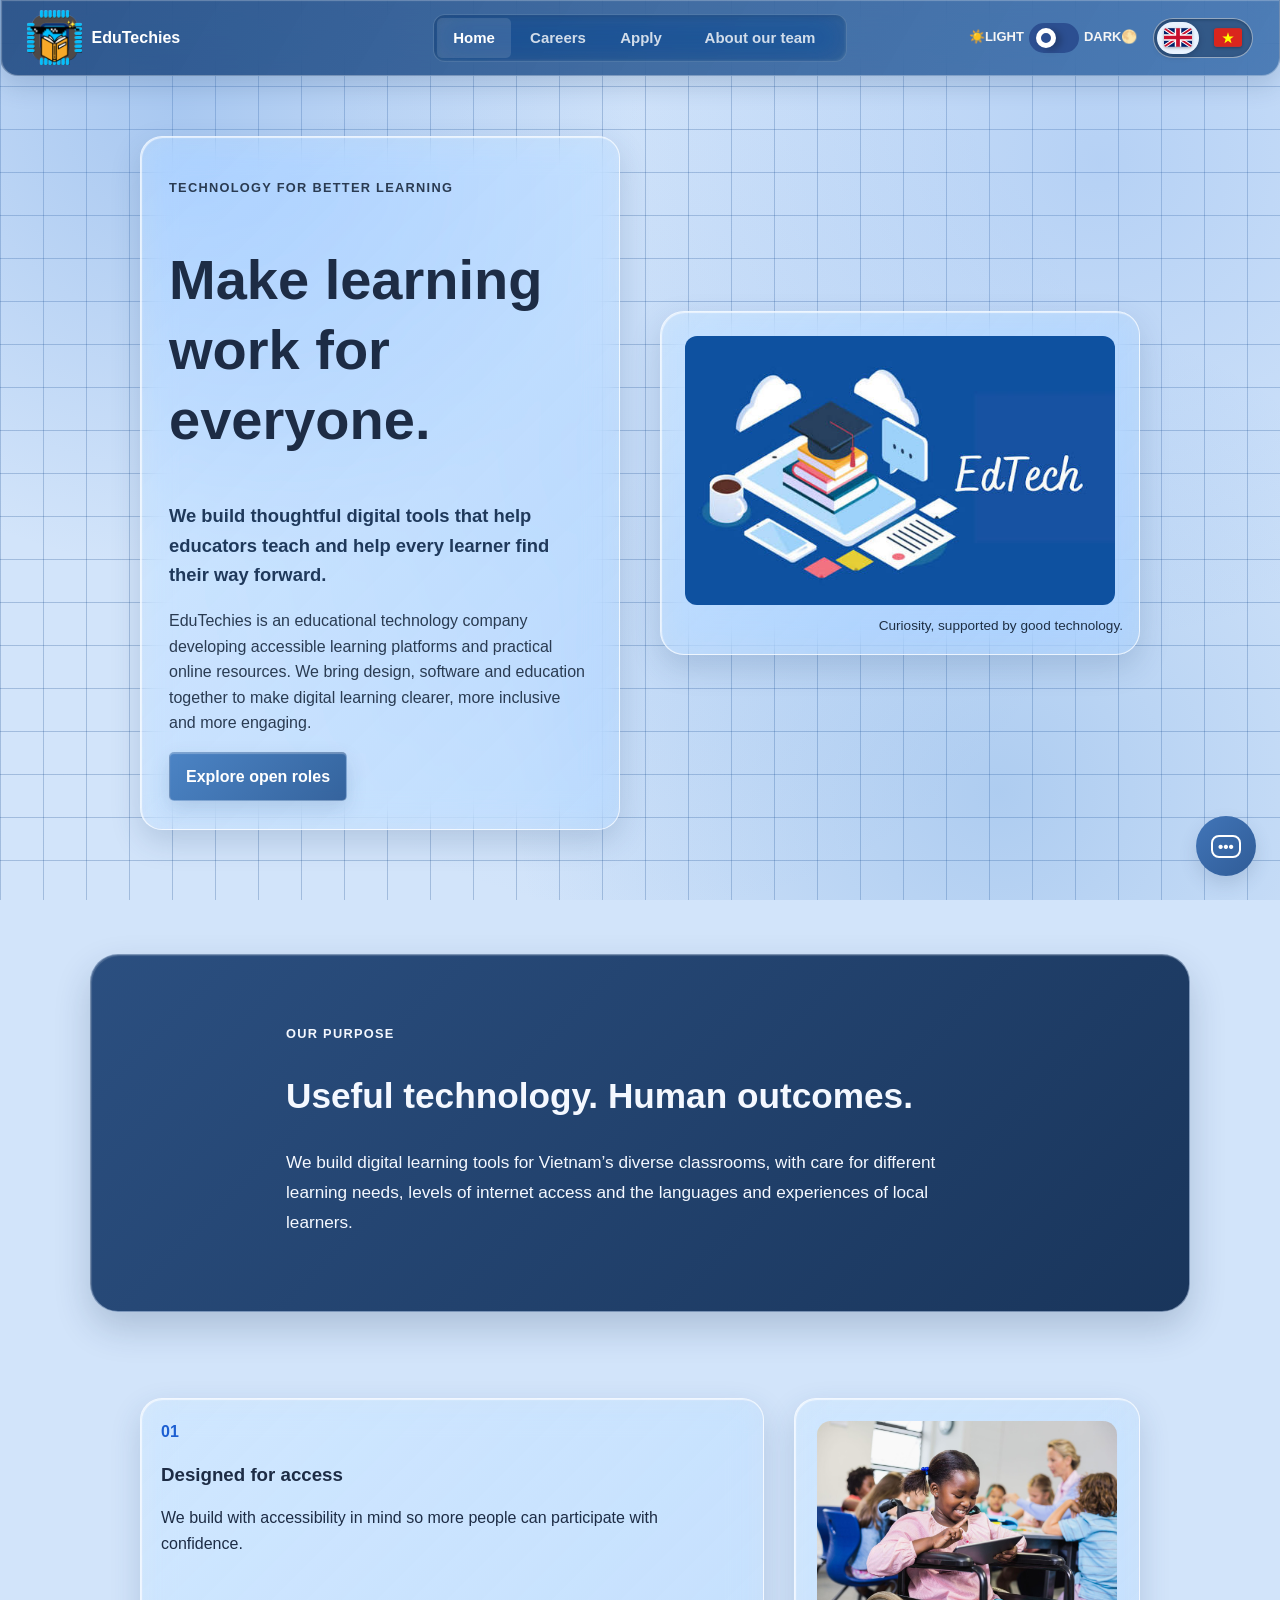
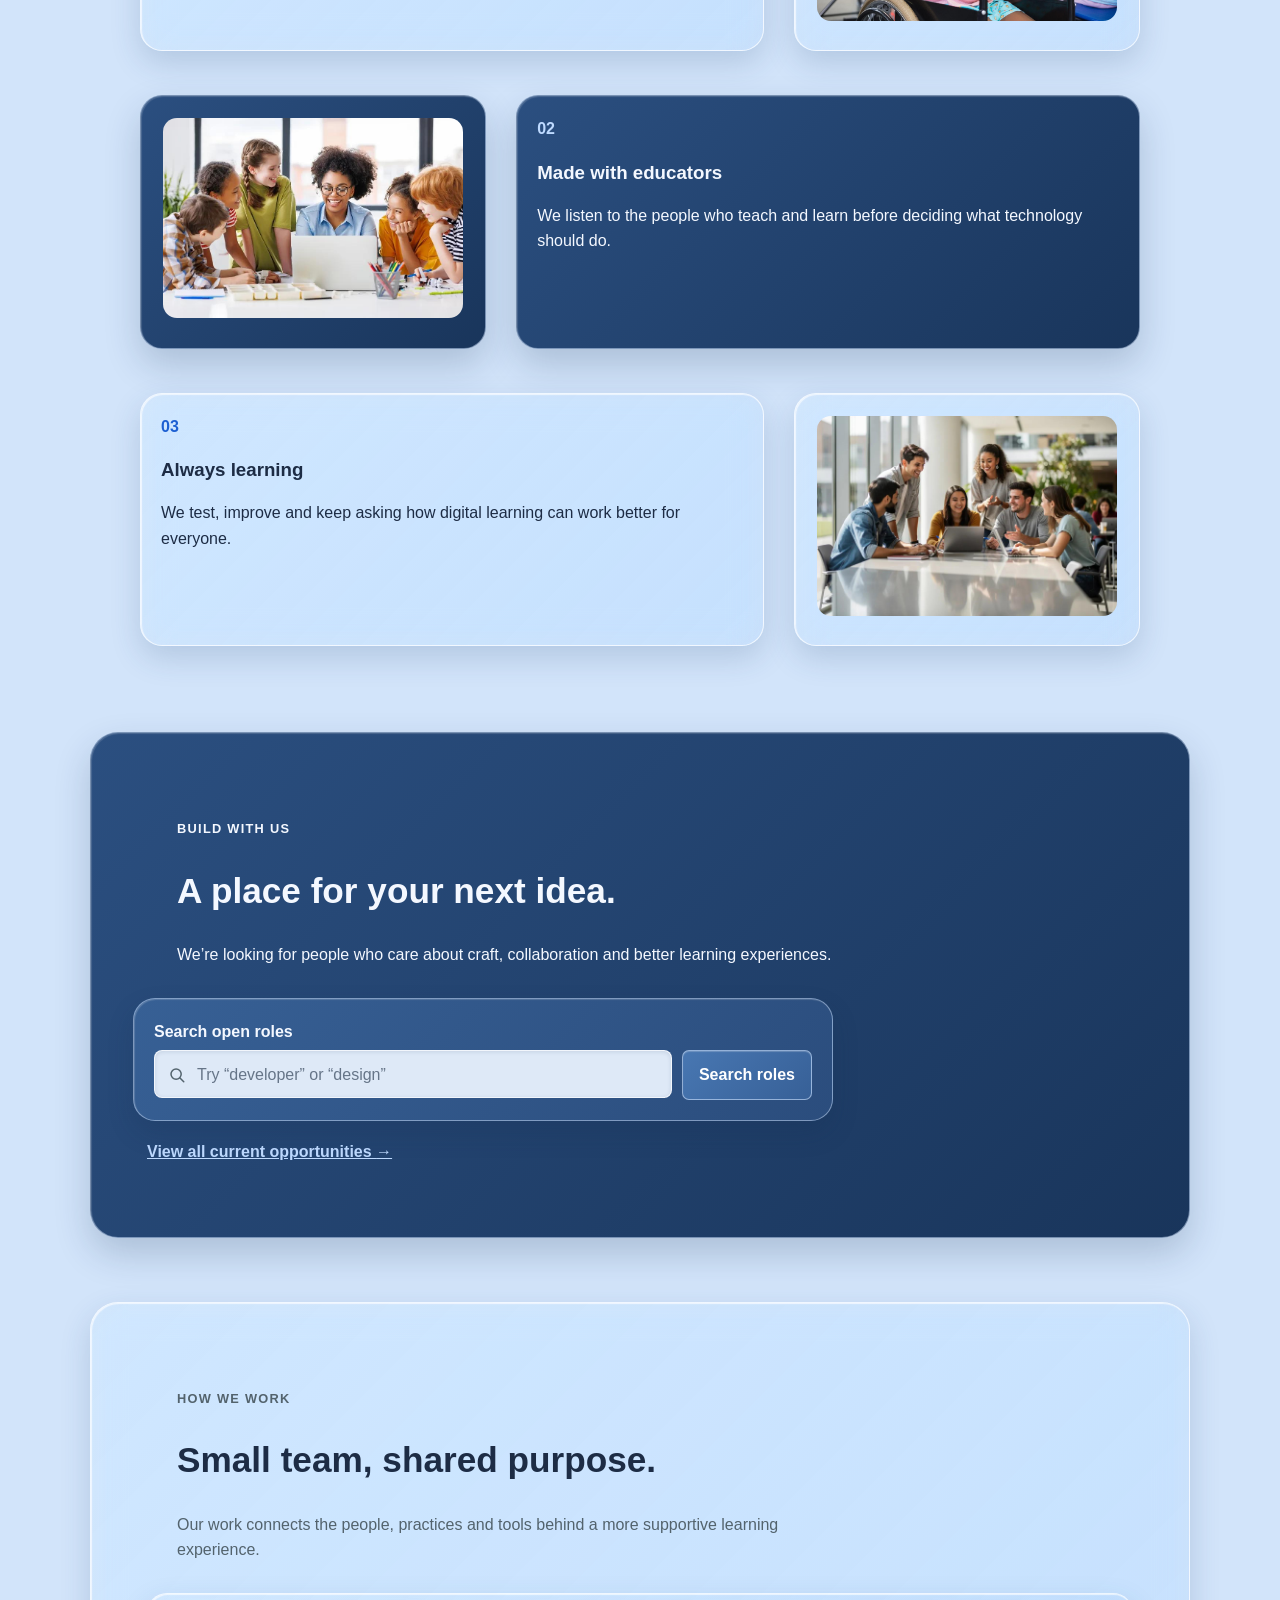
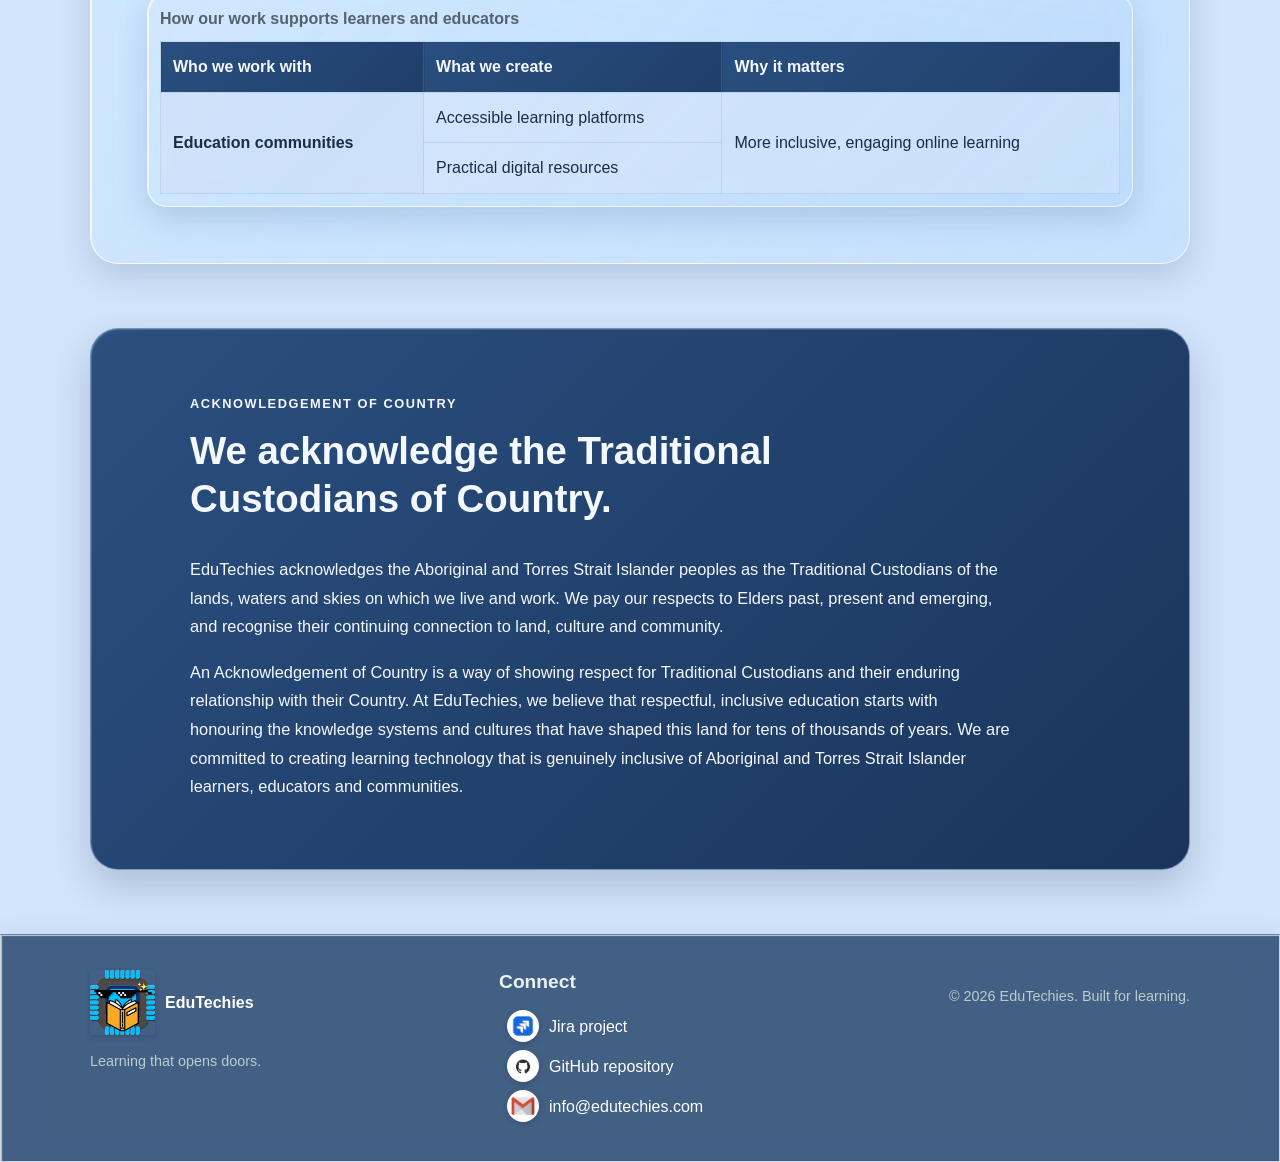
==== commit 078acd6d: "Update index.html" ====
--- a/index.html
+++ b/index.html
@@ -5,9 +5,9 @@
   <meta name="viewport" content="width=device-width, initial-scale=1">
   <meta name="description" content="EduTechies creates accessible digital learning tools and platforms for education.">
   <title>EduTechies | Learning that opens doors</title>
-  <link rel="stylesheet" href="../styles/styles.css">
-  <link rel="stylesheet" href="../styles/styles_animation.css">
-  <link rel="stylesheet" href="../styles/styles_darkmode.css">
+  <link rel="stylesheet" href="./styles/styles.css">
+  <link rel="stylesheet" href="./styles/styles_animation.css">
+  <link rel="stylesheet" href="./styles/styles_darkmode.css">
   <style>
     .hero-copy { max-width: 560px; }
   </style>
--- a/styles/styles.css
+++ b/styles/styles.css
@@ -1765,25 +1765,41 @@
   grid-template-columns: 5.5em 6.5em 6em 7.5em;
 }
 
-html[lang="vi"] .main-nav ul:has(> li:nth-child(1) > a[aria-current="page"])::before,
+html[lang="vi"] .main-nav ul:has(> li:nth-child(1) > a[aria-current="page"])::before {
+  left: 0;
+  width: 5.5em;
+}
+
+html[lang="vi"] .main-nav ul:has(> li:nth-child(2) > a[aria-current="page"])::before {
+  left: 5.5em;
+  width: 6.5em;
+}
+
+html[lang="vi"] .main-nav ul:has(> li:nth-child(3) > a[aria-current="page"])::before {
+  left: 12em;
+  width: 6em;
+}
+
+html[lang="vi"] .main-nav ul:has(> li:nth-child(4) > a[aria-current="page"])::before {
+  left: 18em;
+  width: 7.5em;
+}
+
 html[lang="vi"] .main-nav ul:has(> li:nth-child(1) > a:hover, > li:nth-child(1) > a:focus-visible)::before {
   left: 0;
   width: 5.5em;
 }
 
-html[lang="vi"] .main-nav ul:has(> li:nth-child(2) > a[aria-current="page"])::before,
 html[lang="vi"] .main-nav ul:has(> li:nth-child(2) > a:hover, > li:nth-child(2) > a:focus-visible)::before {
   left: 5.5em;
   width: 6.5em;
 }
 
-html[lang="vi"] .main-nav ul:has(> li:nth-child(3) > a[aria-current="page"])::before,
 html[lang="vi"] .main-nav ul:has(> li:nth-child(3) > a:hover, > li:nth-child(3) > a:focus-visible)::before {
   left: 12em;
   width: 6em;
 }
 
-html[lang="vi"] .main-nav ul:has(> li:nth-child(4) > a[aria-current="page"])::before,
 html[lang="vi"] .main-nav ul:has(> li:nth-child(4) > a:hover, > li:nth-child(4) > a:focus-visible)::before {
   left: 18em;
   width: 7.5em;
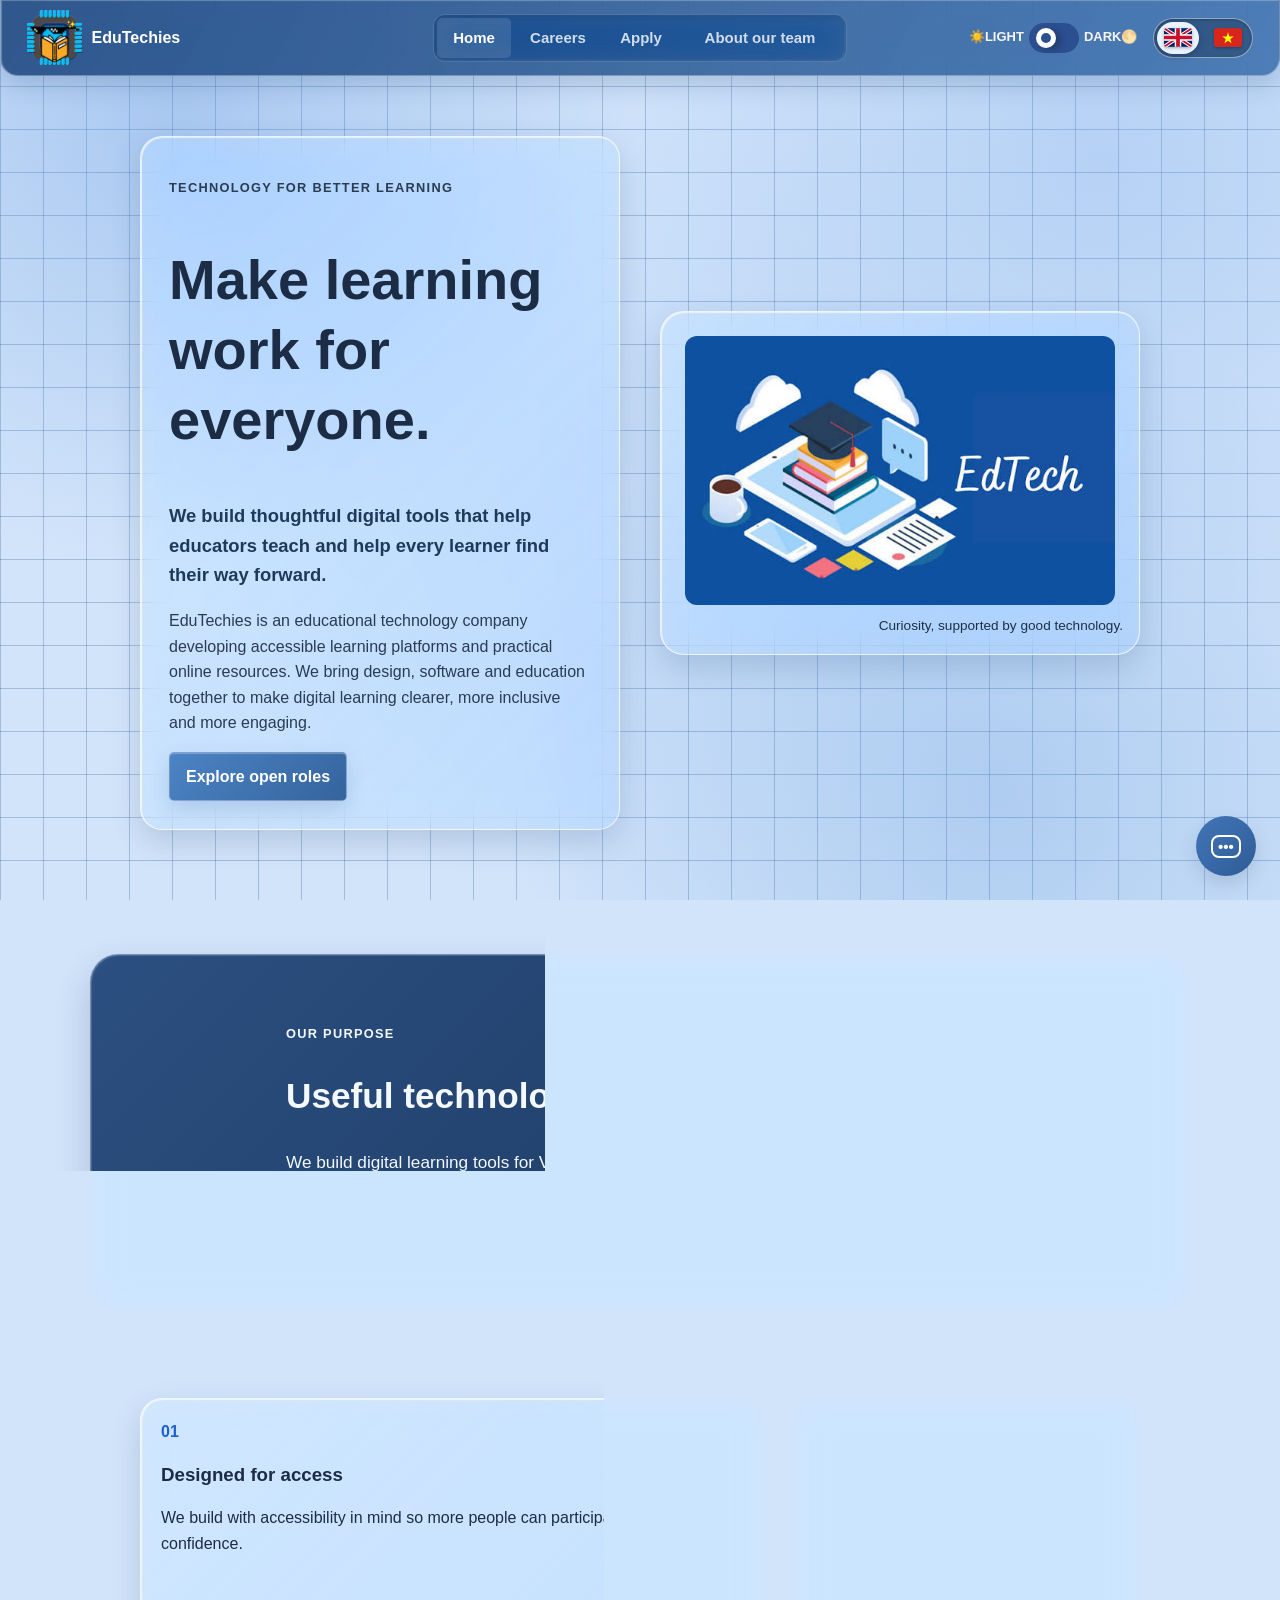
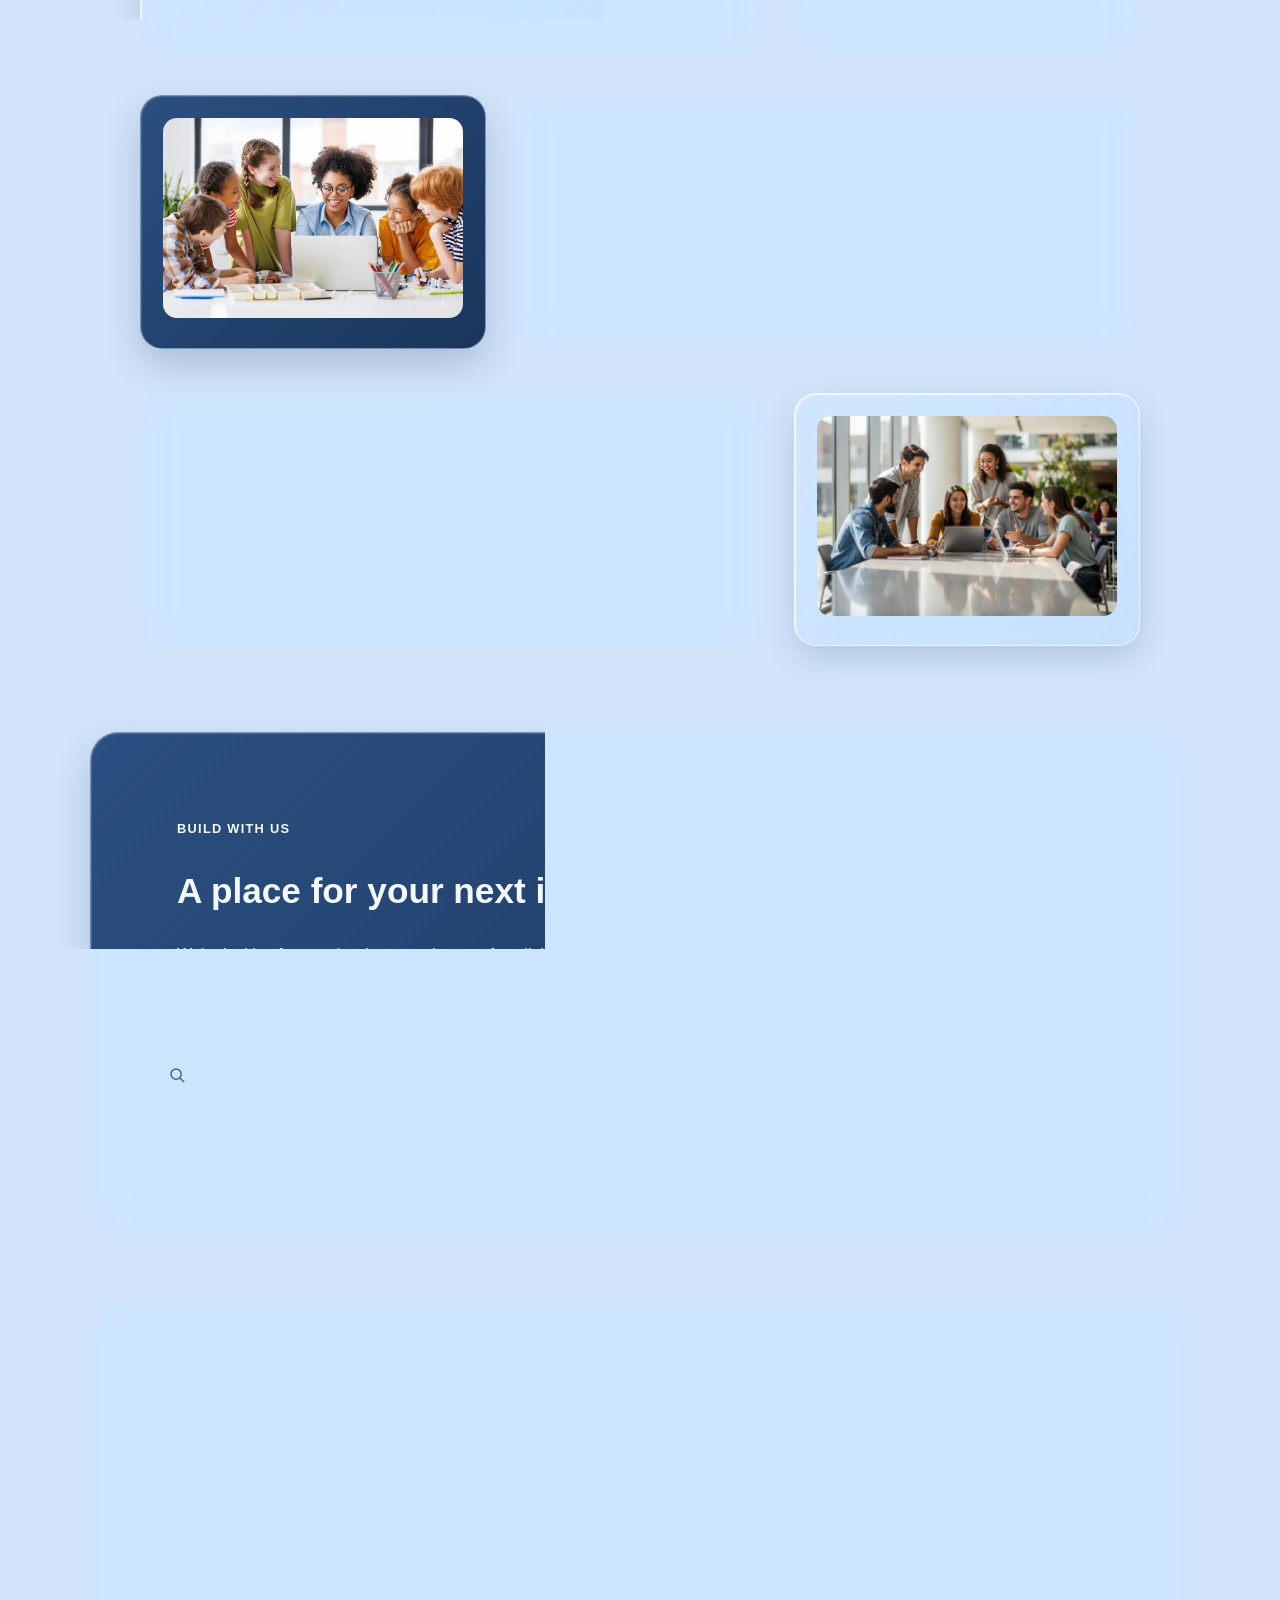
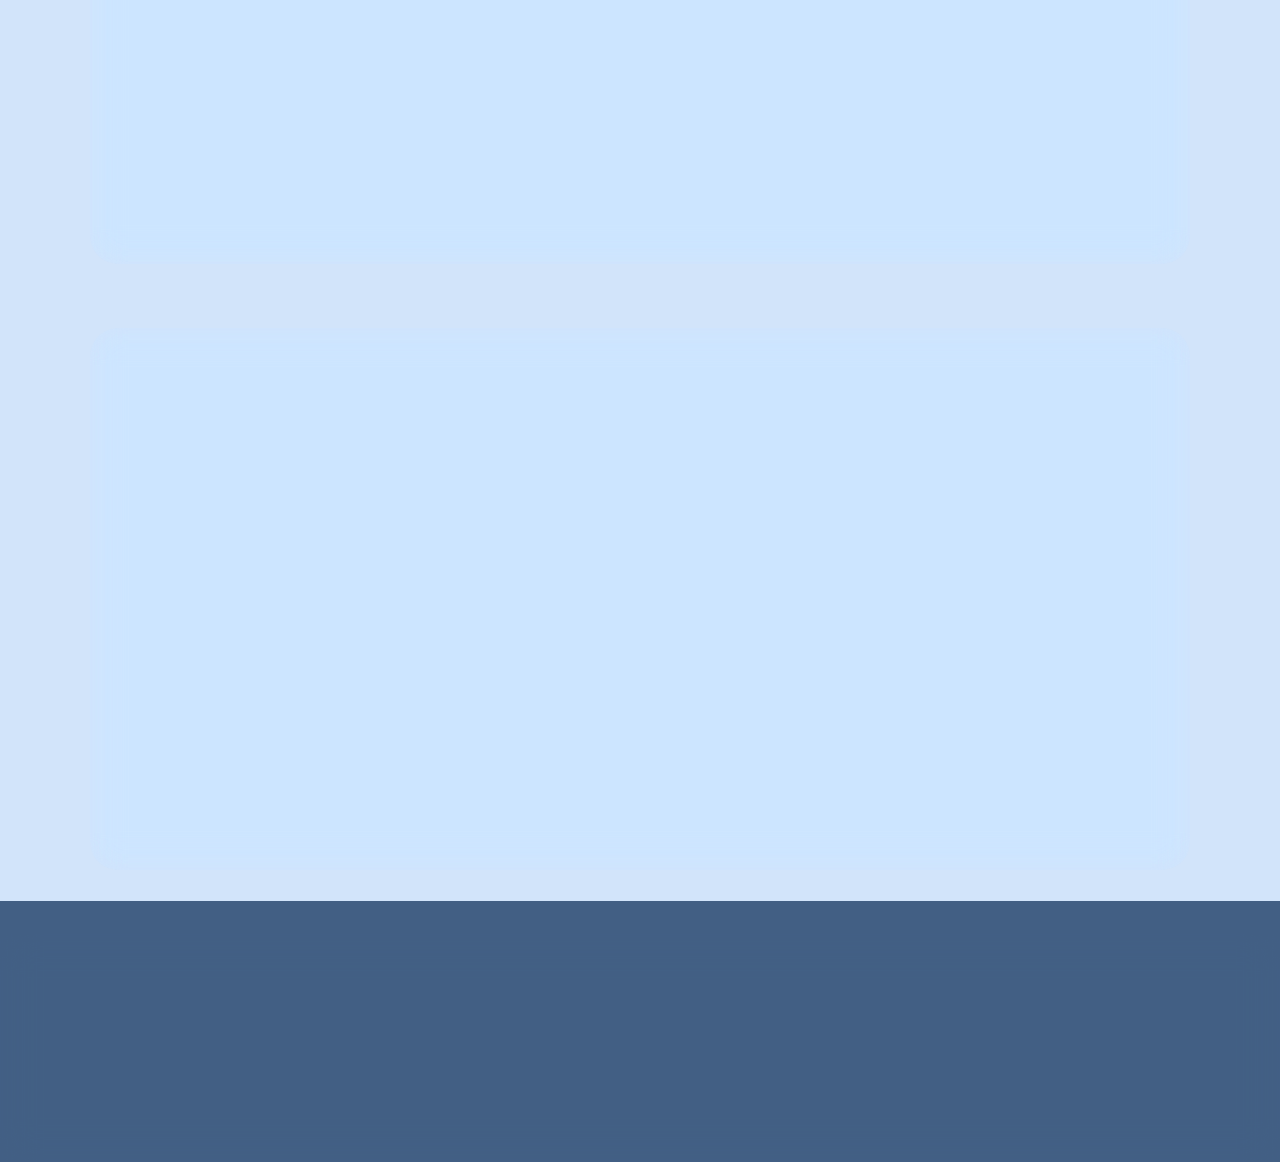
==== commit 0e425d17: "Fix" ====
--- a/index.html
+++ b/index.html
@@ -5,9 +5,9 @@
   <meta name="viewport" content="width=device-width, initial-scale=1">
   <meta name="description" content="EduTechies creates accessible digital learning tools and platforms for education.">
   <title>EduTechies | Learning that opens doors</title>
-  <link rel="stylesheet" href="./styles/styles.css">
-  <link rel="stylesheet" href="./styles/styles_animation.css">
-  <link rel="stylesheet" href="./styles/styles_darkmode.css">
+  <link rel="stylesheet" href="styles/styles.css">
+  <link rel="stylesheet" href="styles/styles_animation.css">
+  <link rel="stylesheet" href="styles/styles_darkmode.css">
   <style>
     .hero-copy { max-width: 560px; }
   </style>
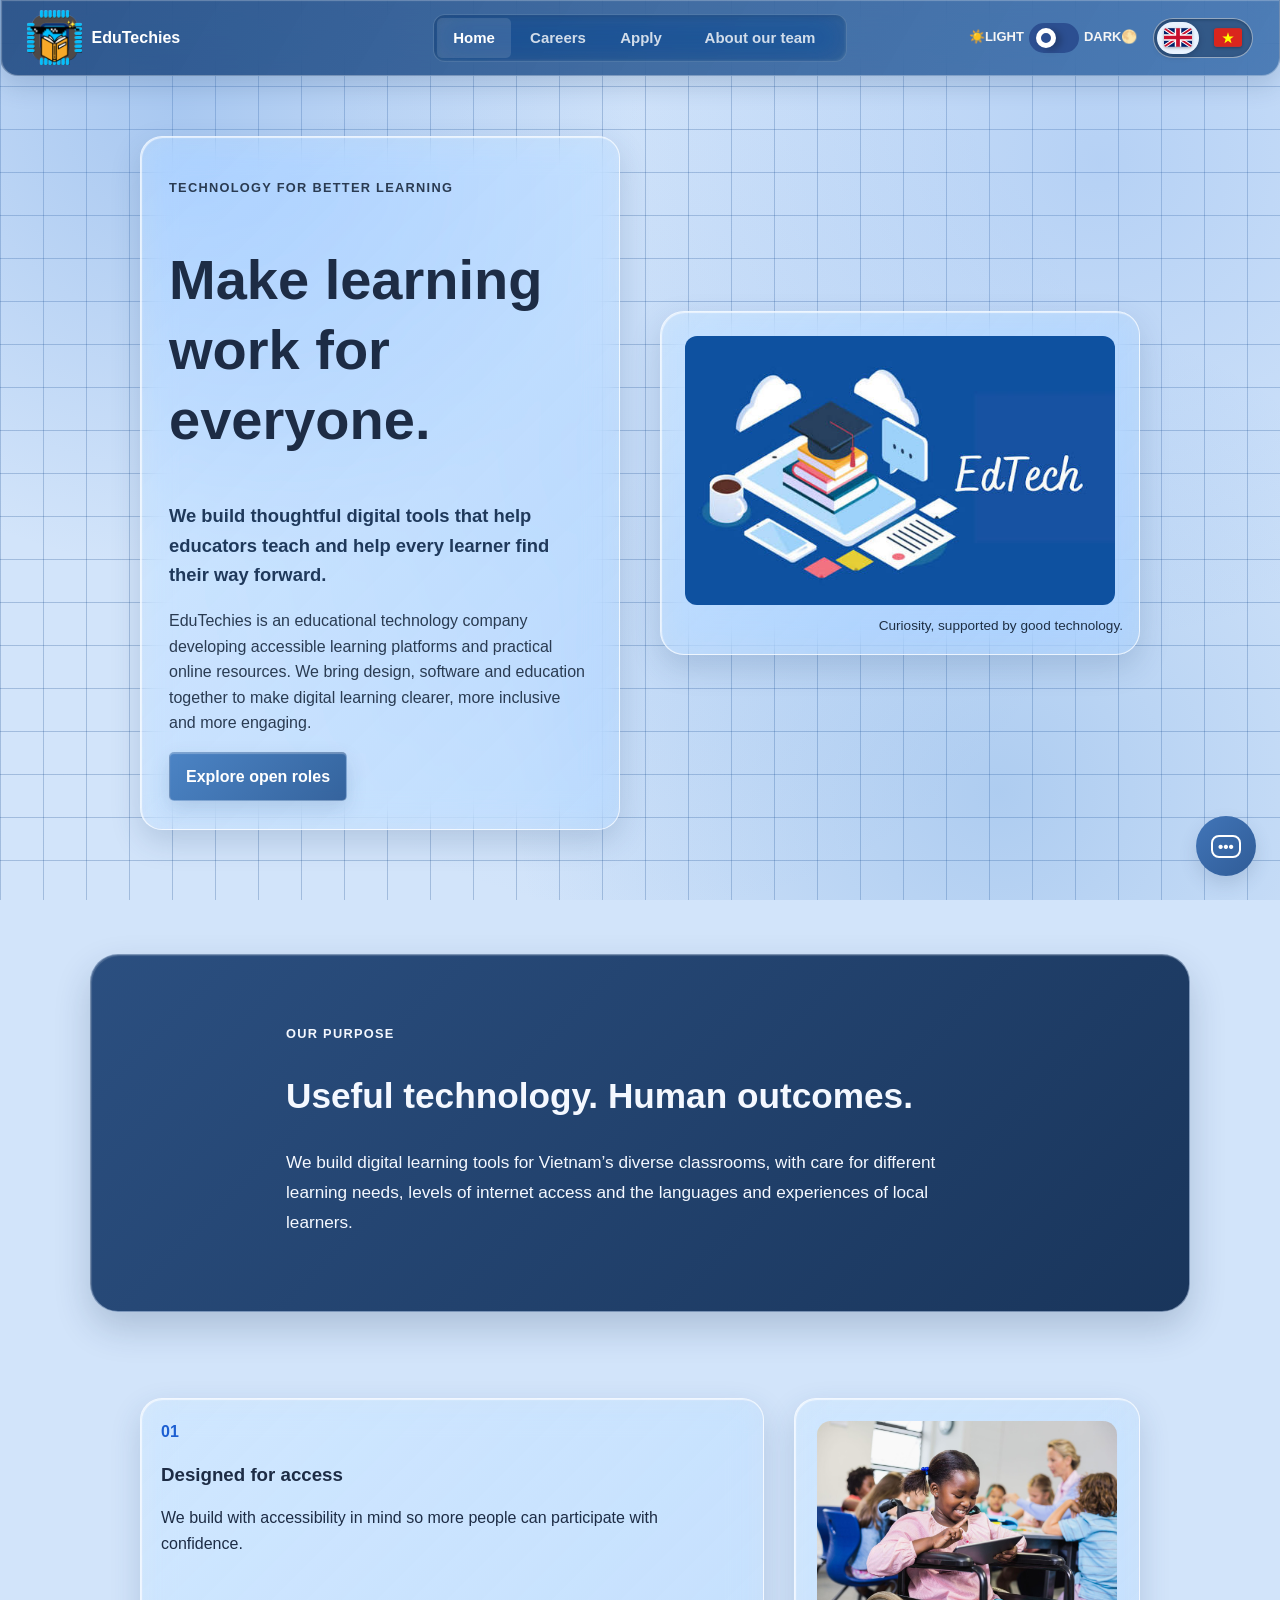
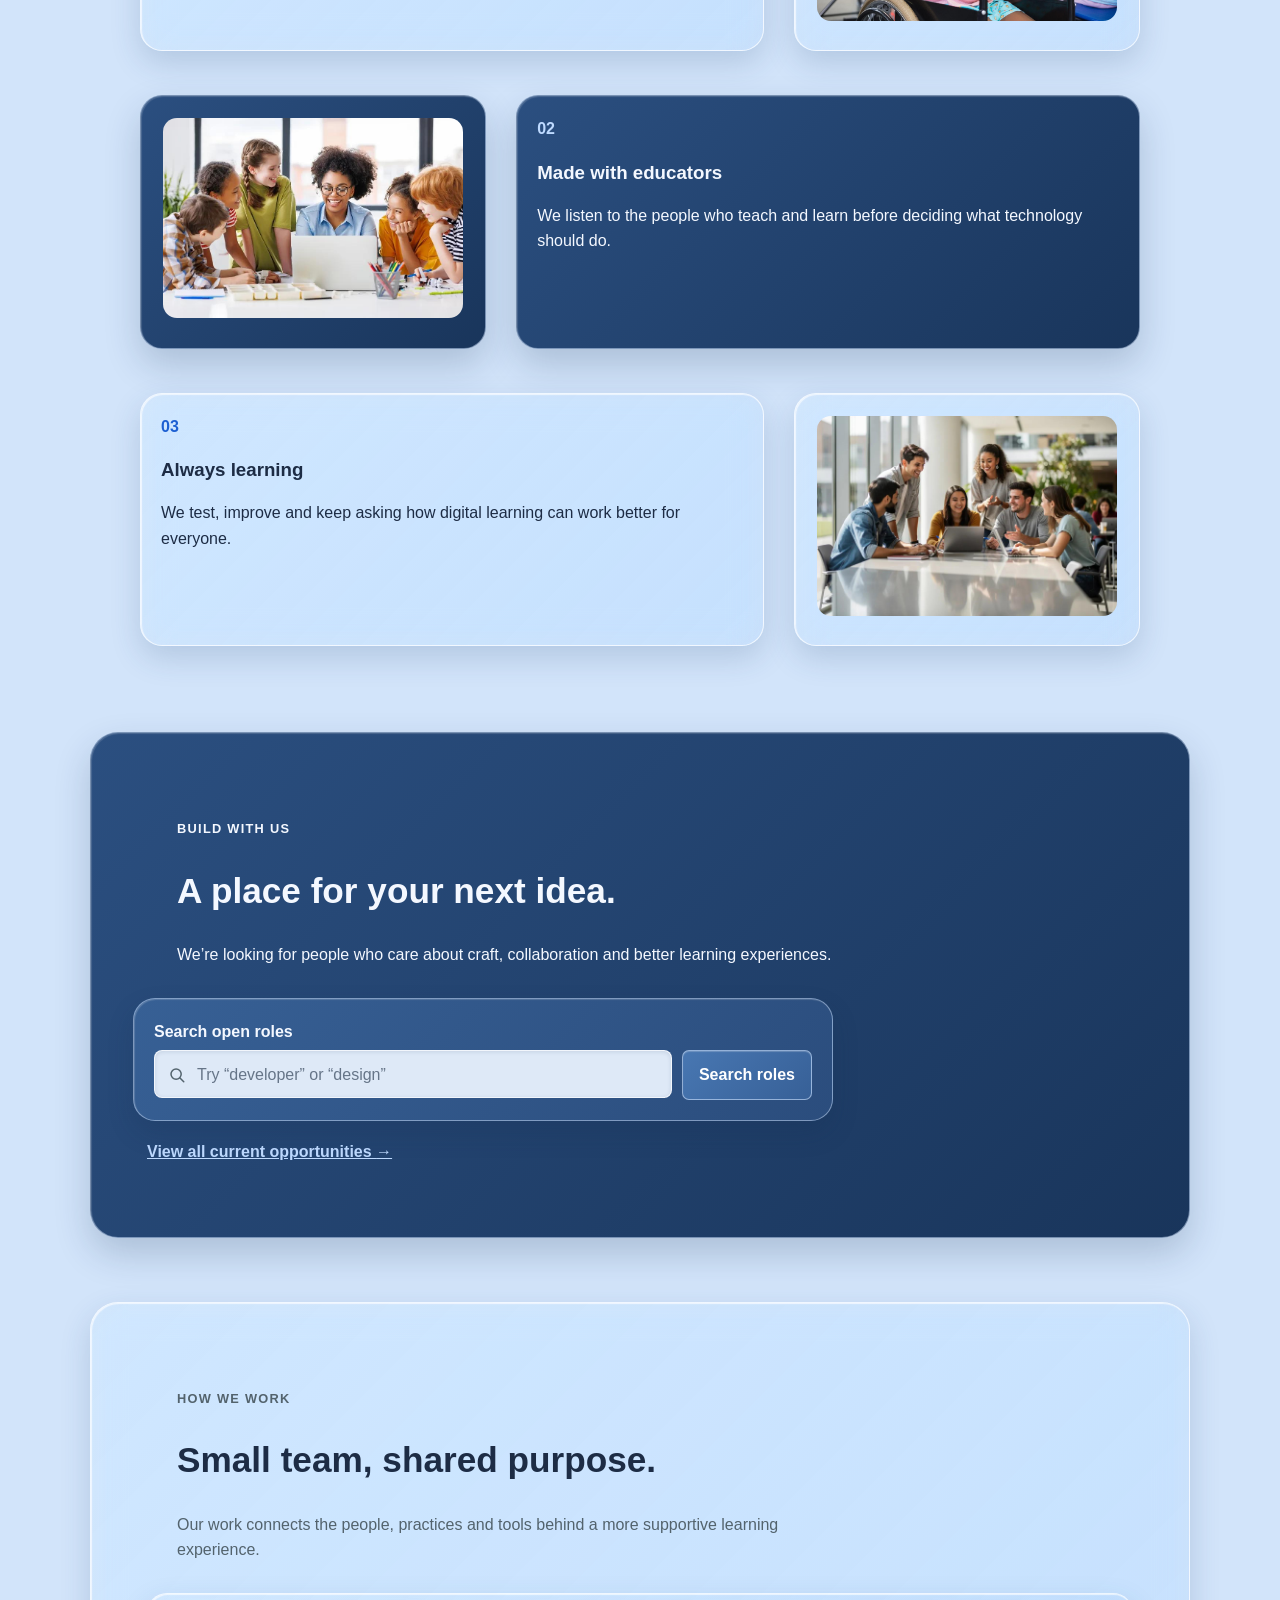
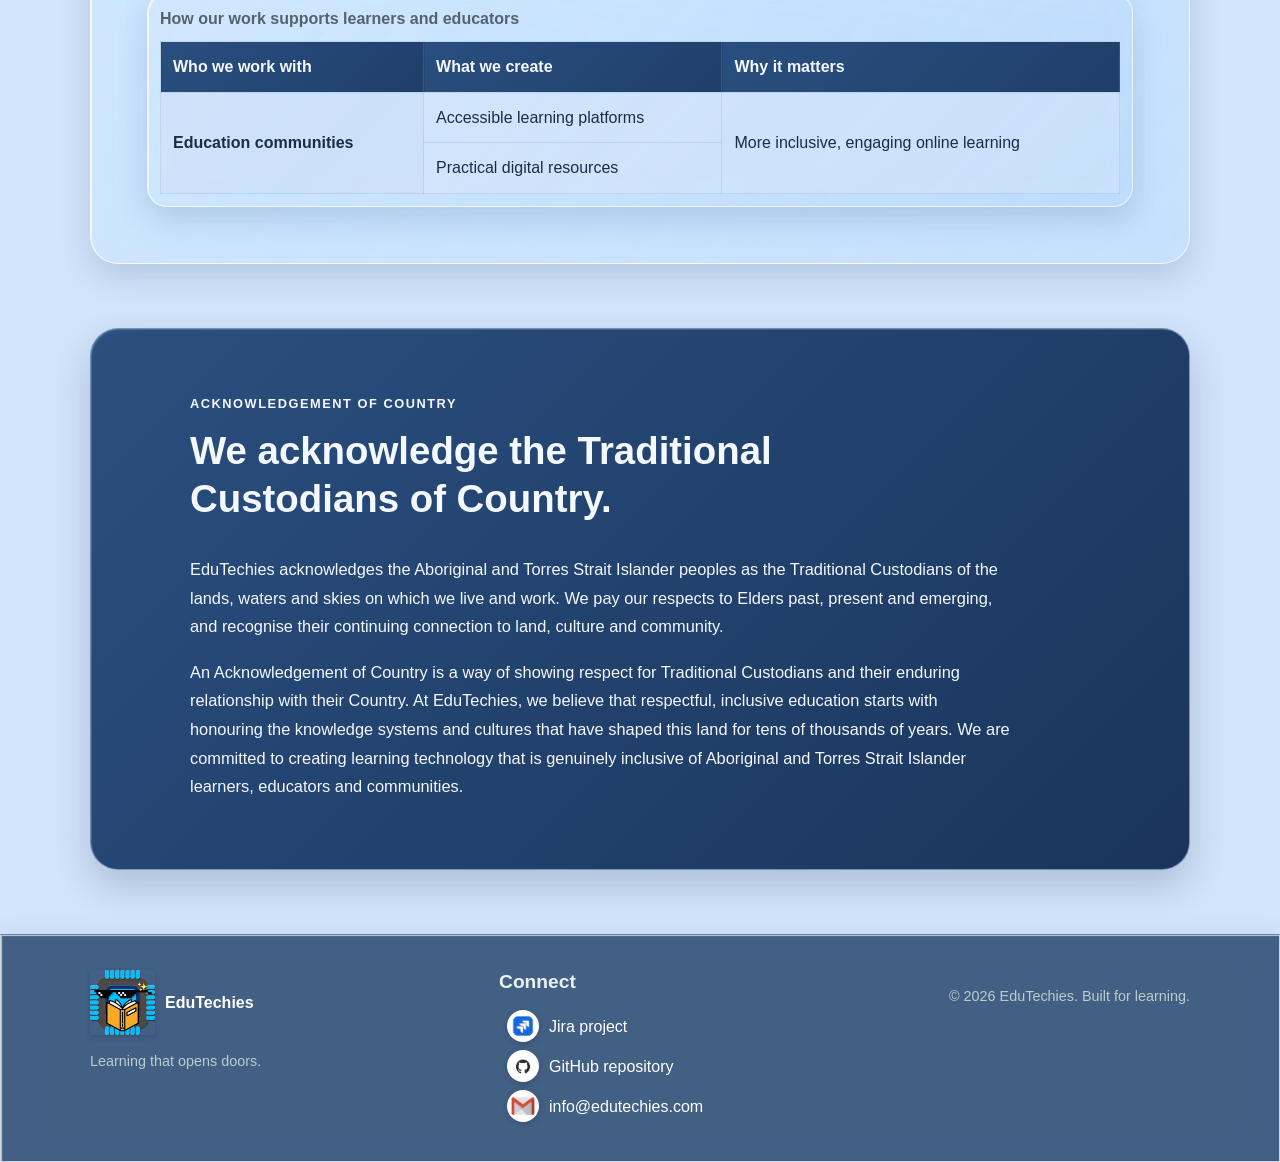
==== commit b74e4cd0: "FInal" ====
--- a/index.html
+++ b/index.html
@@ -17,7 +17,7 @@
   <header class="site-header glass-panel">
     <div class="header-inner">
       <a class="brand" href="index.html">
-        <img src="../images/Logoweb.png" width="55" alt="EduTechies logo">
+        <img src="images/Logoweb.png" width="55" alt="EduTechies logo">
         <span class="brand-name">EduTechies</span>
       </a>
       <nav class="main-nav glass-panel">
@@ -39,7 +39,7 @@
         <div class="language-switch" role="group" aria-label="Choose language">
           <span class="language-switch-thumb" aria-hidden="true"></span>
           <a class="language-option" href="index.html" lang="en" aria-label="English" aria-current="page"><svg xmlns="http://www.w3.org/2000/svg" viewBox="0 0 60 40" width="28" height="19" role="img" aria-hidden="true"><rect width="60" height="40" fill="#012169"/><path d="M0,0 L60,40 M60,0 L0,40" stroke="#fff" stroke-width="8"/><path d="M0,0 L60,40 M60,0 L0,40" stroke="#C8102E" stroke-width="4"/><path d="M30,0 V40 M0,20 H60" stroke="#fff" stroke-width="14"/><path d="M30,0 V40 M0,20 H60" stroke="#C8102E" stroke-width="8"/></svg></a>
-          <a class="language-option" href="../vi/index.html" lang="vi" aria-label="Tiếng Việt"><svg xmlns="http://www.w3.org/2000/svg" viewBox="0 0 60 40" width="28" height="19" role="img" aria-hidden="true"><rect width="60" height="40" fill="#da251d"/><polygon points="30,9 32.9,18 42.3,18 35,23.4 37.6,32.5 30,27.2 22.4,32.5 25,23.4 17.7,18 27.1,18" fill="#ff0"/></svg></a>
+          <a class="language-option" href="vi/index.html" lang="vi" aria-label="Tiếng Việt"><svg xmlns="http://www.w3.org/2000/svg" viewBox="0 0 60 40" width="28" height="19" role="img" aria-hidden="true"><rect width="60" height="40" fill="#da251d"/><polygon points="30,9 32.9,18 42.3,18 35,23.4 37.6,32.5 30,27.2 22.4,32.5 25,23.4 17.7,18 27.1,18" fill="#ff0"/></svg></a>
         </div>
       </div>
     </div>
@@ -55,7 +55,7 @@
         <a class="button button-primary" href="jobs.html">Explore open roles</a>
       </div>
       <div class="hero-art hero-card glass-panel">
-        <img class="hero-image" src="../images/images.jfif" width="640" height="480" alt="Illustration of a learner using the EduTechies digital learning platform" style="border-radius: 12px;"><br>
+        <img class="hero-image" src="images/images.jfif" width="640" height="480" alt="Illustration of a learner using the EduTechies digital learning platform" style="border-radius: 12px;"><br>
         <p class="art-caption">Curiosity, supported by good technology.</p>
       </div>
     </section>
@@ -77,13 +77,13 @@
           <p>We build with accessibility in mind so more people can participate with confidence.</p>
         </div>
         <div class="purpose-card-img glass-panel">
-          <img class="purpose-img" src="../images/purpose_1.jpg" alt="Students using assistive technology or learning together in an accessible classroom.">
+          <img class="purpose-img" src="images/purpose_1.jpg" alt="Students using assistive technology or learning together in an accessible classroom.">
         </div>
       </article>
       
       <article class="purpose-row">
         <div class="purpose-card-img glass-panel blue-panel">
-          <img class="purpose-img" src="../images/purpose_2.jpg" alt="An educator listening to students or helping them use a laptop.">
+          <img class="purpose-img" src="images/purpose_2.jpg" alt="An educator listening to students or helping them use a laptop.">
         </div>
         <div class="purpose-card glass-panel blue-panel">
           <span class="purpose-number" aria-hidden="true">02</span>
@@ -99,7 +99,7 @@
           <p>We test, improve and keep asking how digital learning can work better for everyone.</p>
         </div>
         <div class="purpose-card-img glass-panel">
-          <img class="purpose-img" src="../images/purpose_3.jpg" alt="A group of students sharing ideas while working on a digital project.">
+          <img class="purpose-img" src="images/purpose_3.jpg" alt="A group of students sharing ideas while working on a digital project.">
         </div>
       </article>
 
@@ -169,7 +169,7 @@
     <div class="footer-inner">
       <div>
         <a class="brand footer-brand" href="index.html">
-          <img src="../images/Logoweb.png" width="65" alt="EduTechies logo">
+          <img src="images/Logoweb.png" width="65" alt="EduTechies logo">
           <span class="brand-name">EduTechies</span>
         </a>
         <p class="footer-tagline">Learning that opens doors.</p>
@@ -177,9 +177,9 @@
       <div>
         <h2 class="footer-heading">Connect</h2>
         <ul class="footer-links">
-          <li><a href="https://student-team-qh8y65xe.atlassian.net/jira/software/projects/WEBPROJECT/boards/2/backlog" target="_blank" rel="noopener noreferrer"><img class="footpics" src="../images/jira-removebg-preview.png" alt="">Jira project</a></li>
-          <li><a href="https://github.com/trinhminhduchoang/COS10026-Project" target="_blank" rel="noopener noreferrer"><img class="footpics" src="../images/png-clipart-github-computer-icons-logo-readme-github-logo-monochrome-removebg-preview.png" alt="">GitHub repository</a></li>
-          <li><a href="mailto:info@edutechies.com"><img class="footpics" src="../images/google-gmail-envelope-vector-symbol-logo-icon-701751694791058rlo6laiga4-removebg-preview.png" alt="">info@edutechies.com</a></li>
+          <li><a href="https://student-team-qh8y65xe.atlassian.net/jira/software/projects/WEBPROJECT/boards/2/backlog" target="_blank" rel="noopener noreferrer"><img class="footpics" src="images/jira-removebg-preview.png" alt="">Jira project</a></li>
+          <li><a href="https://github.com/trinhminhduchoang/COS10026-Project" target="_blank" rel="noopener noreferrer"><img class="footpics" src="images/png-clipart-github-computer-icons-logo-readme-github-logo-monochrome-removebg-preview.png" alt="">GitHub repository</a></li>
+          <li><a href="mailto:info@edutechies.com"><img class="footpics" src="images/google-gmail-envelope-vector-symbol-logo-icon-701751694791058rlo6laiga4-removebg-preview.png" alt="">info@edutechies.com</a></li>
         </ul>
       </div>
       <p class="copyright">© 2026 EduTechies. Built for learning.</p>
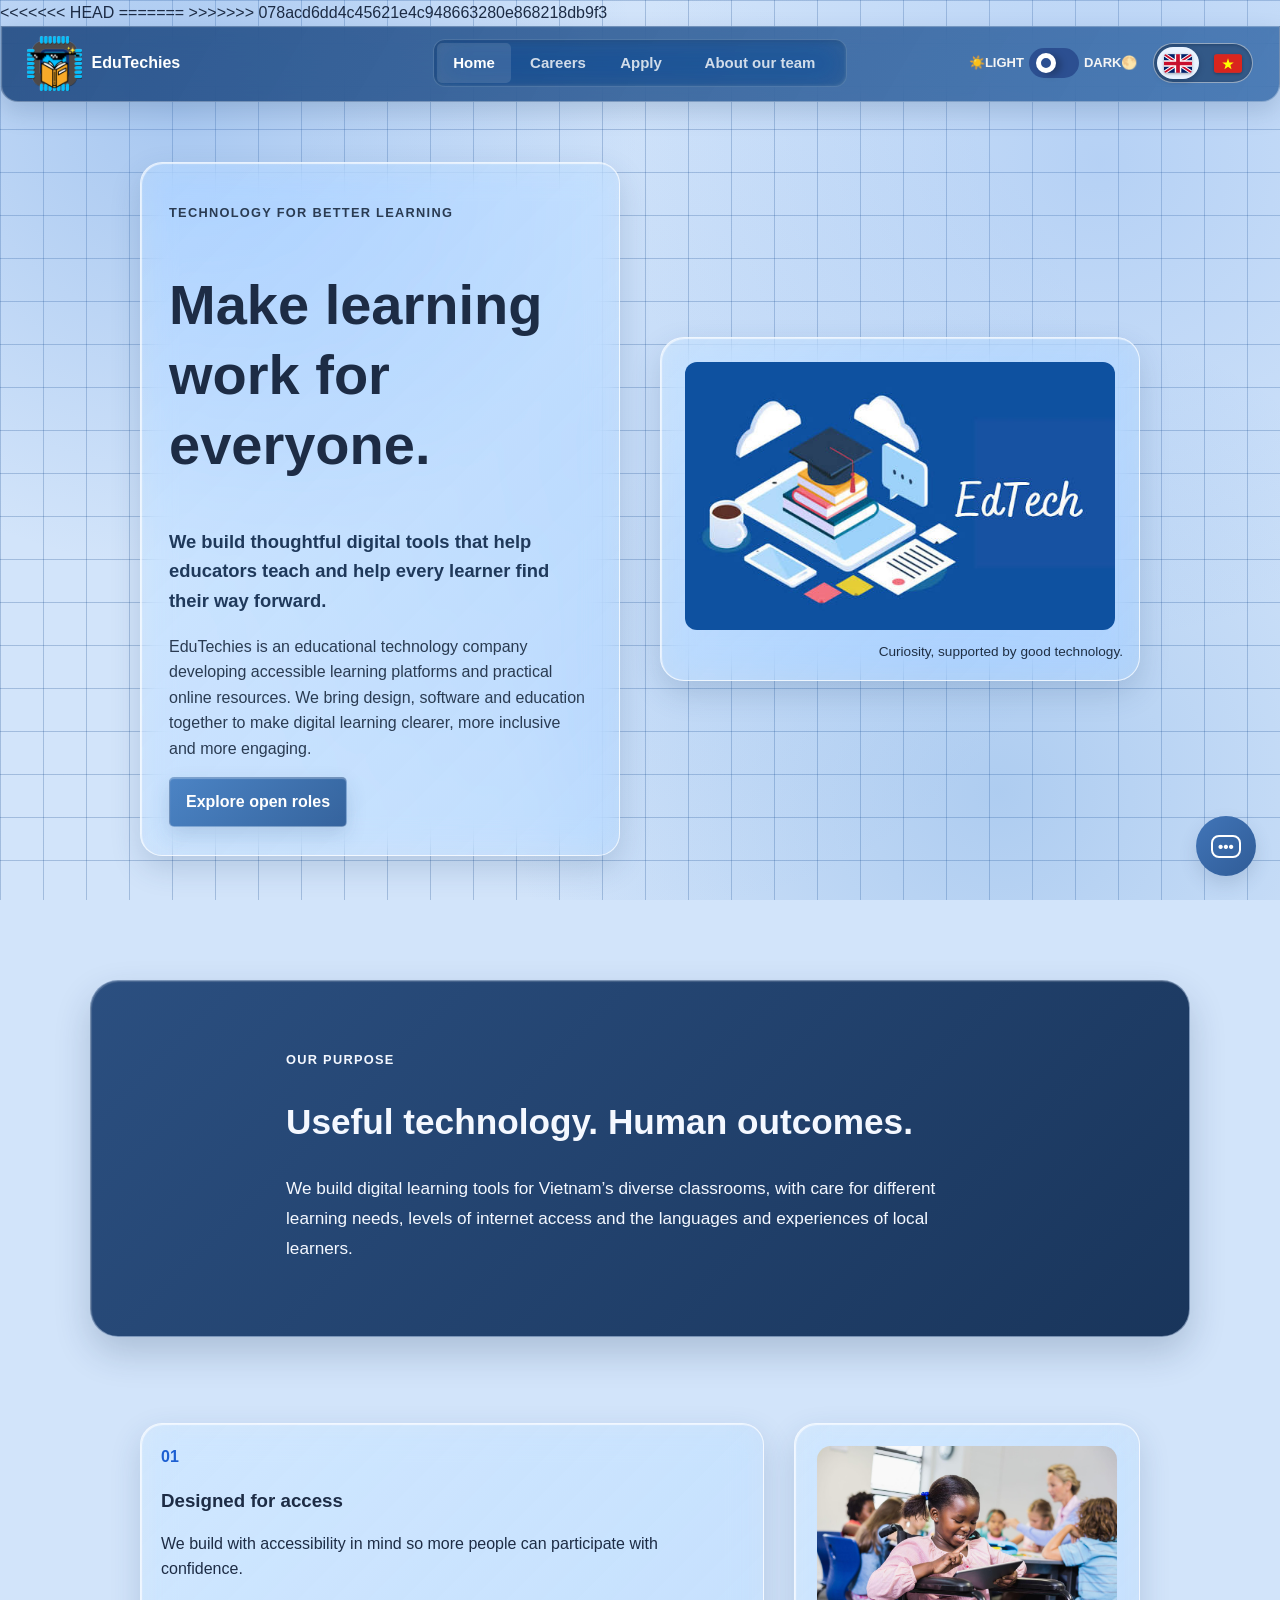
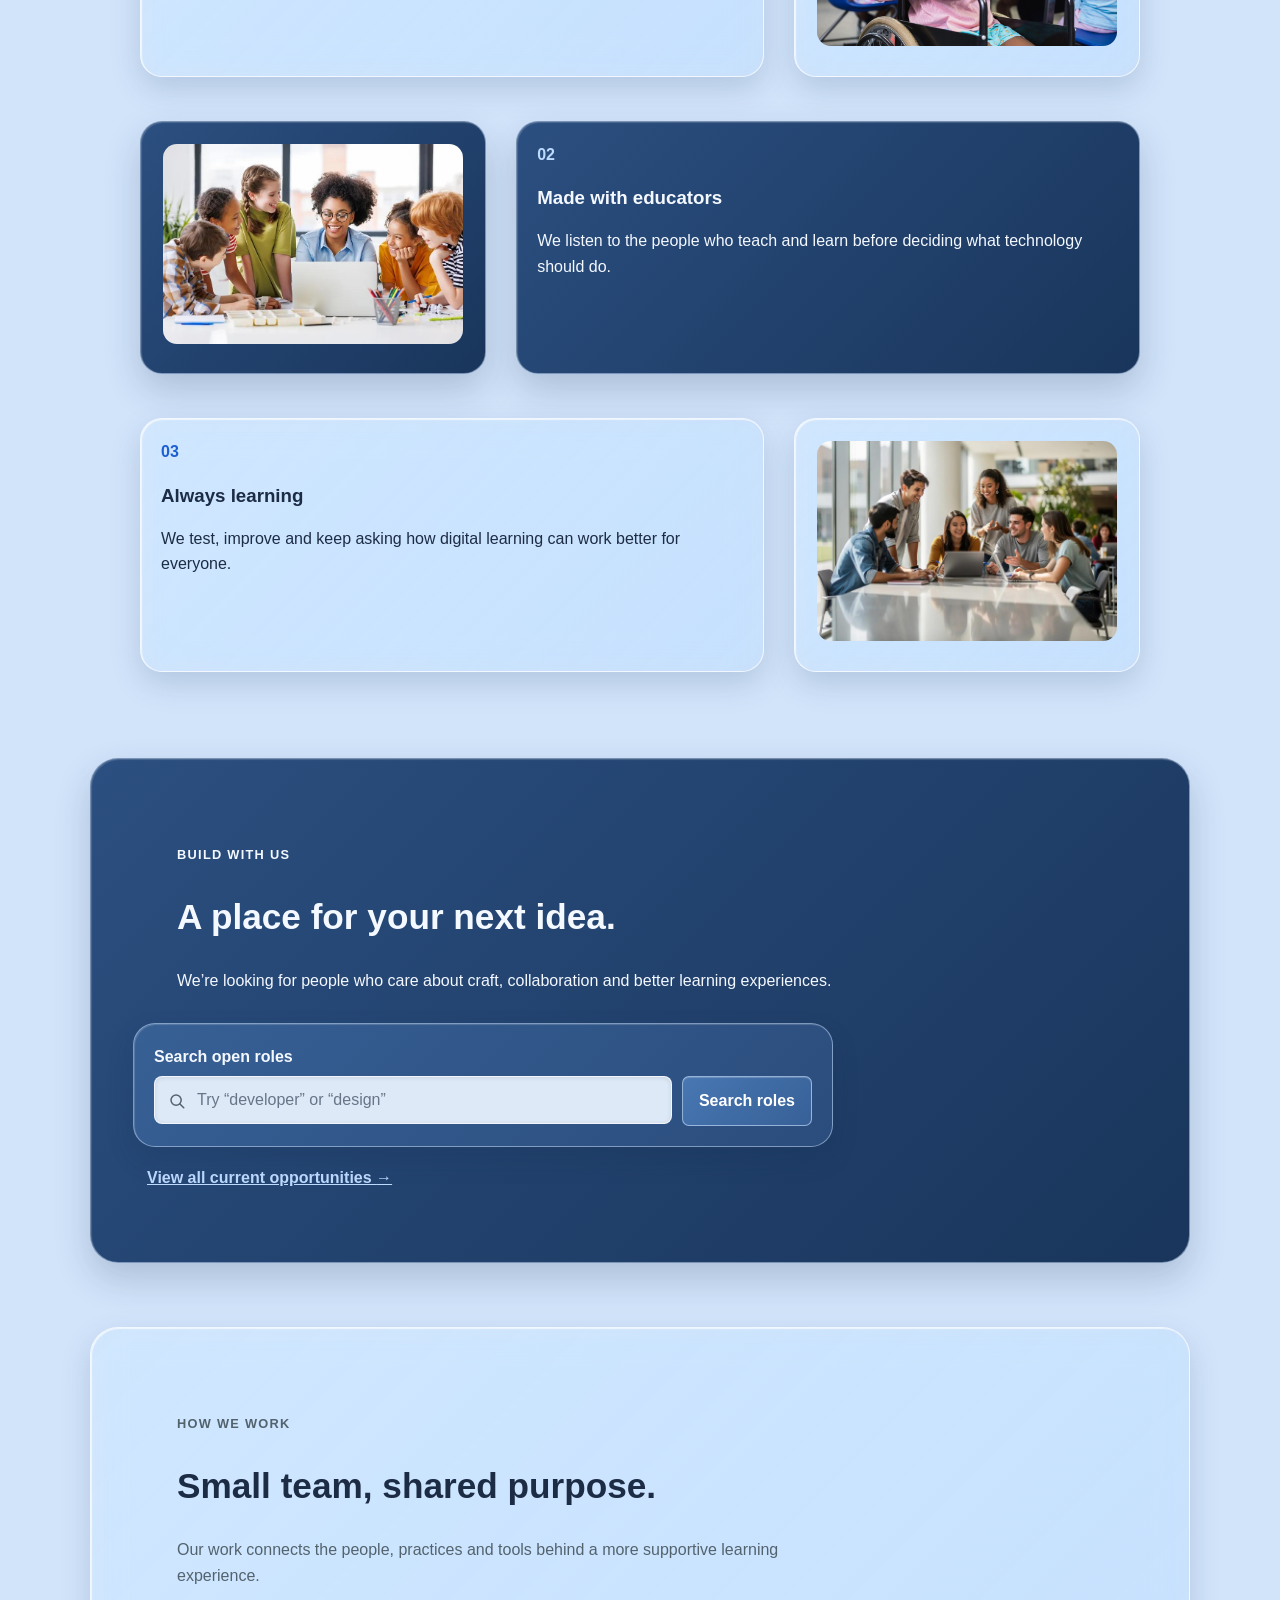
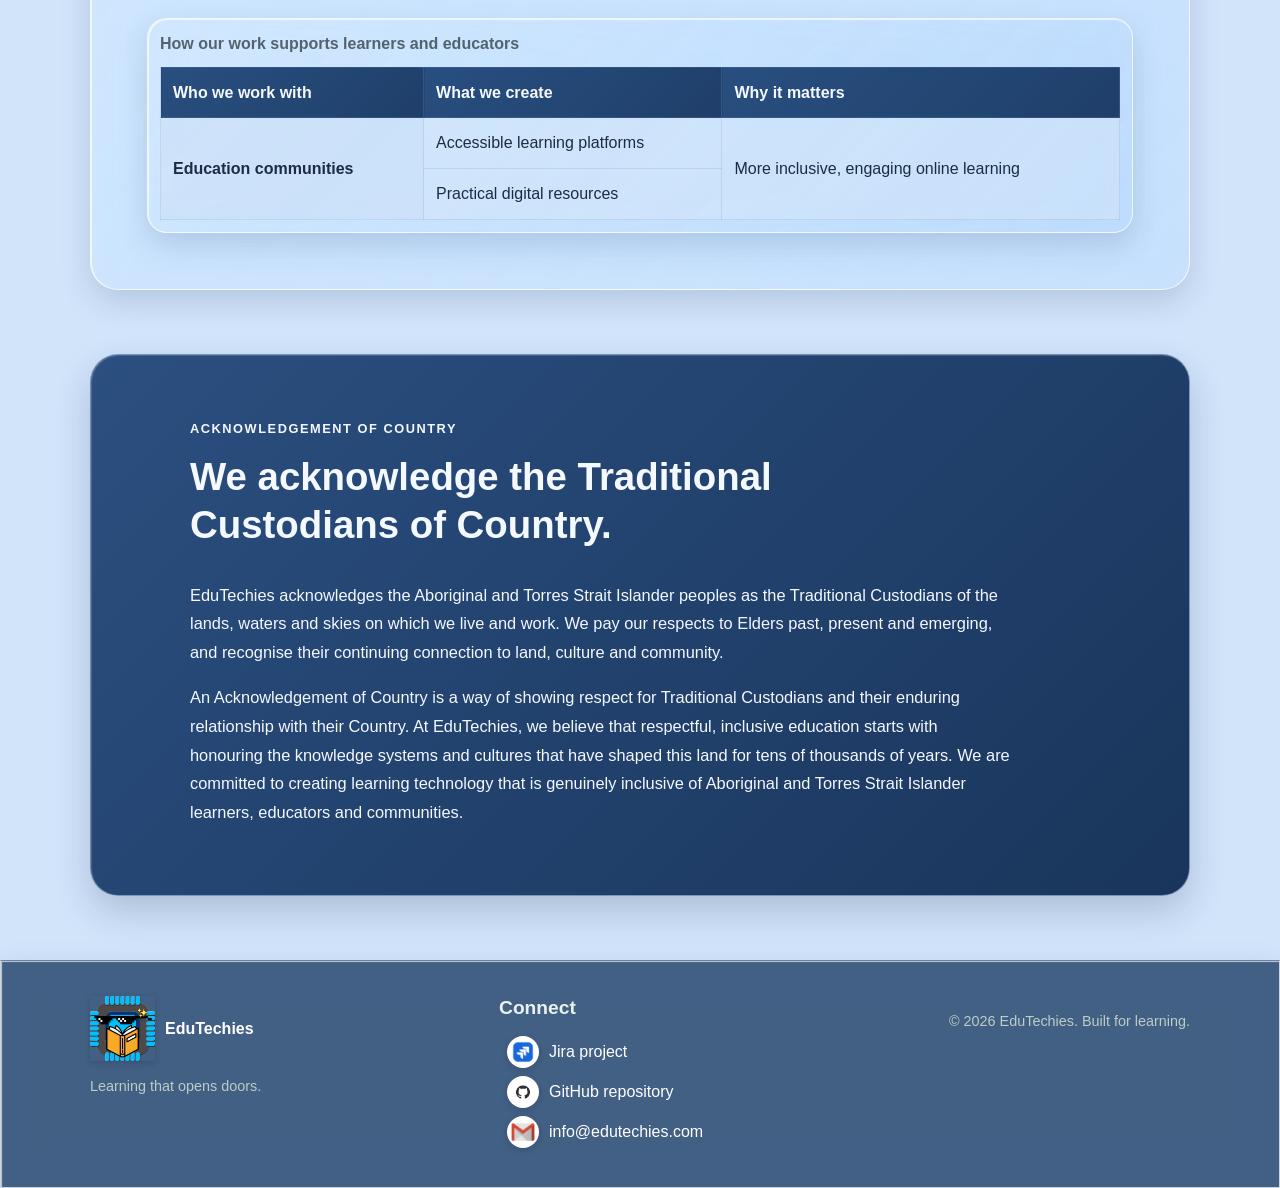
==== commit 814866a8: "Merge branch 'main' of https://github.com/trinhminhduchoang/COS10026-Project" ====
--- a/index.html
+++ b/index.html
@@ -5,9 +5,15 @@
   <meta name="viewport" content="width=device-width, initial-scale=1">
   <meta name="description" content="EduTechies creates accessible digital learning tools and platforms for education.">
   <title>EduTechies | Learning that opens doors</title>
+<<<<<<< HEAD
   <link rel="stylesheet" href="styles/styles.css">
   <link rel="stylesheet" href="styles/styles_animation.css">
   <link rel="stylesheet" href="styles/styles_darkmode.css">
+=======
+  <link rel="stylesheet" href="./styles/styles.css">
+  <link rel="stylesheet" href="./styles/styles_animation.css">
+  <link rel="stylesheet" href="./styles/styles_darkmode.css">
+>>>>>>> 078acd6dd4c45621e4c948663280e868218db9f3
   <style>
     .hero-copy { max-width: 560px; }
   </style>
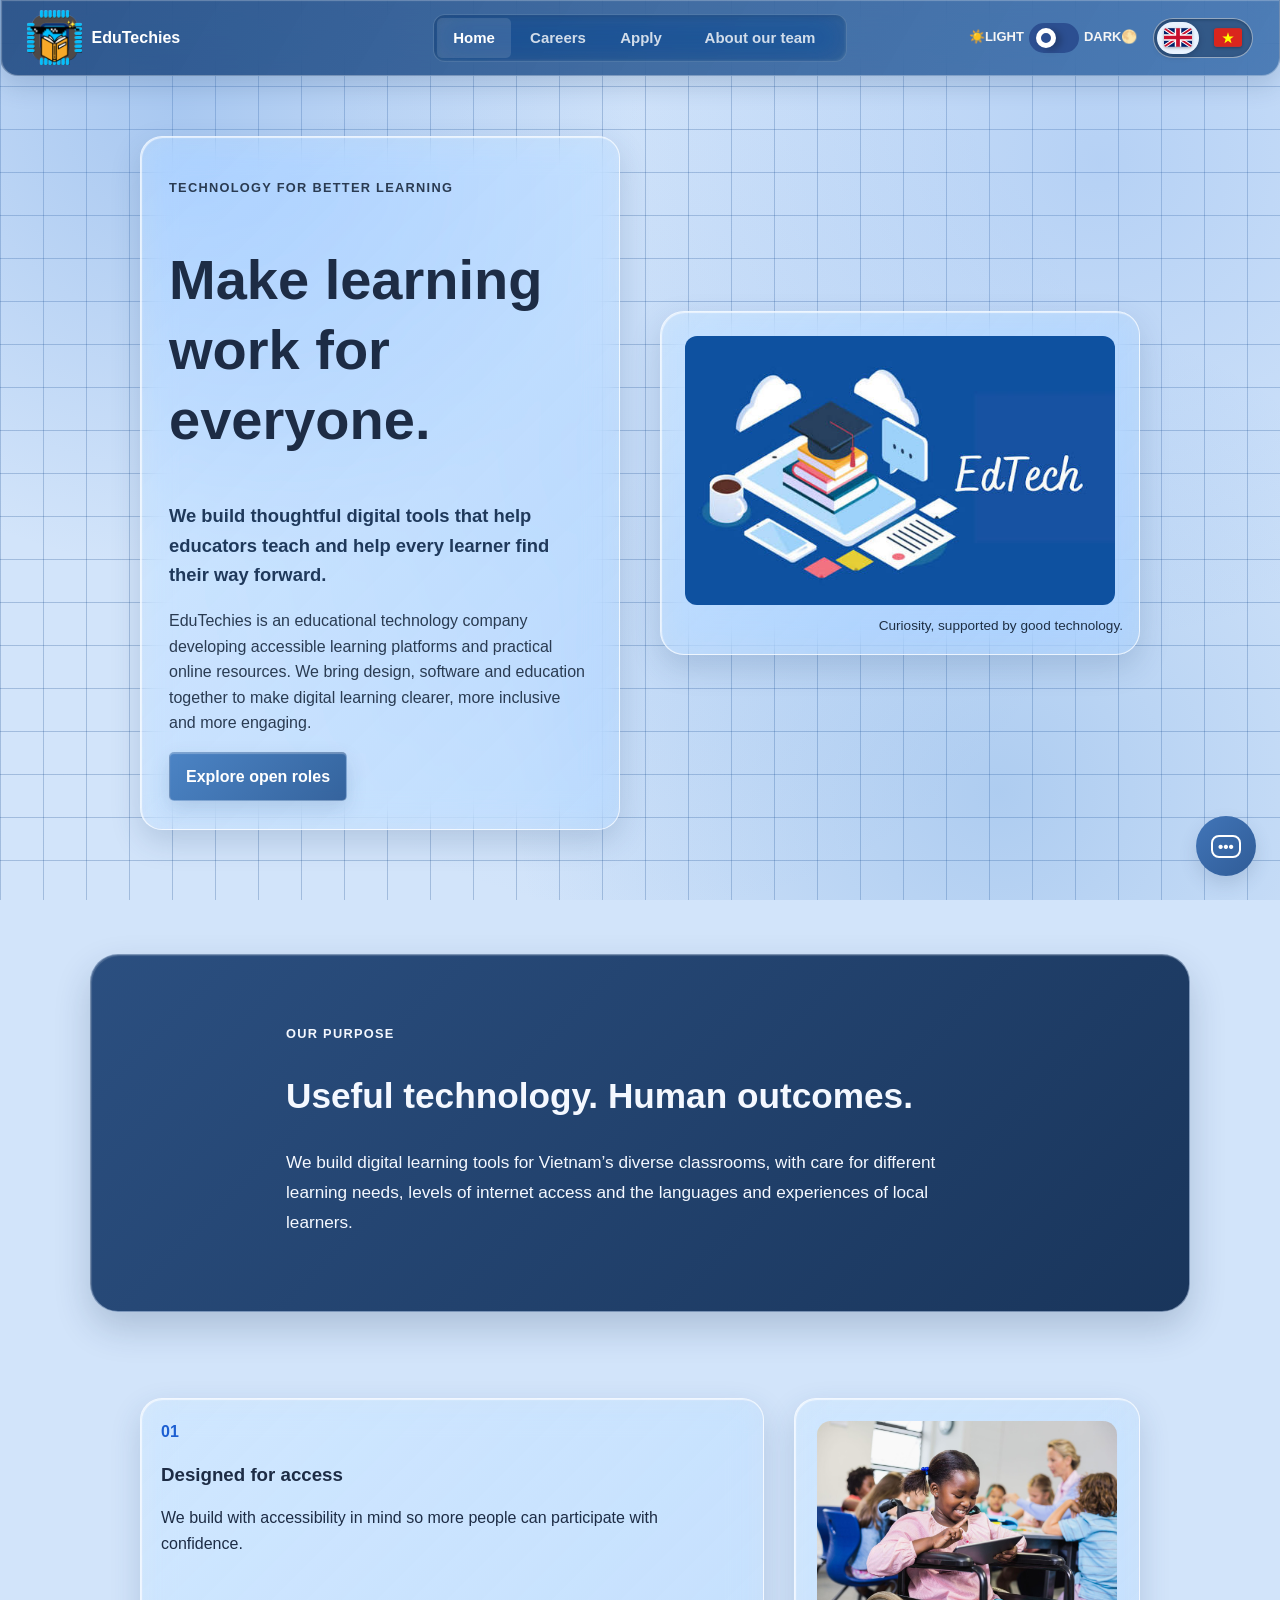
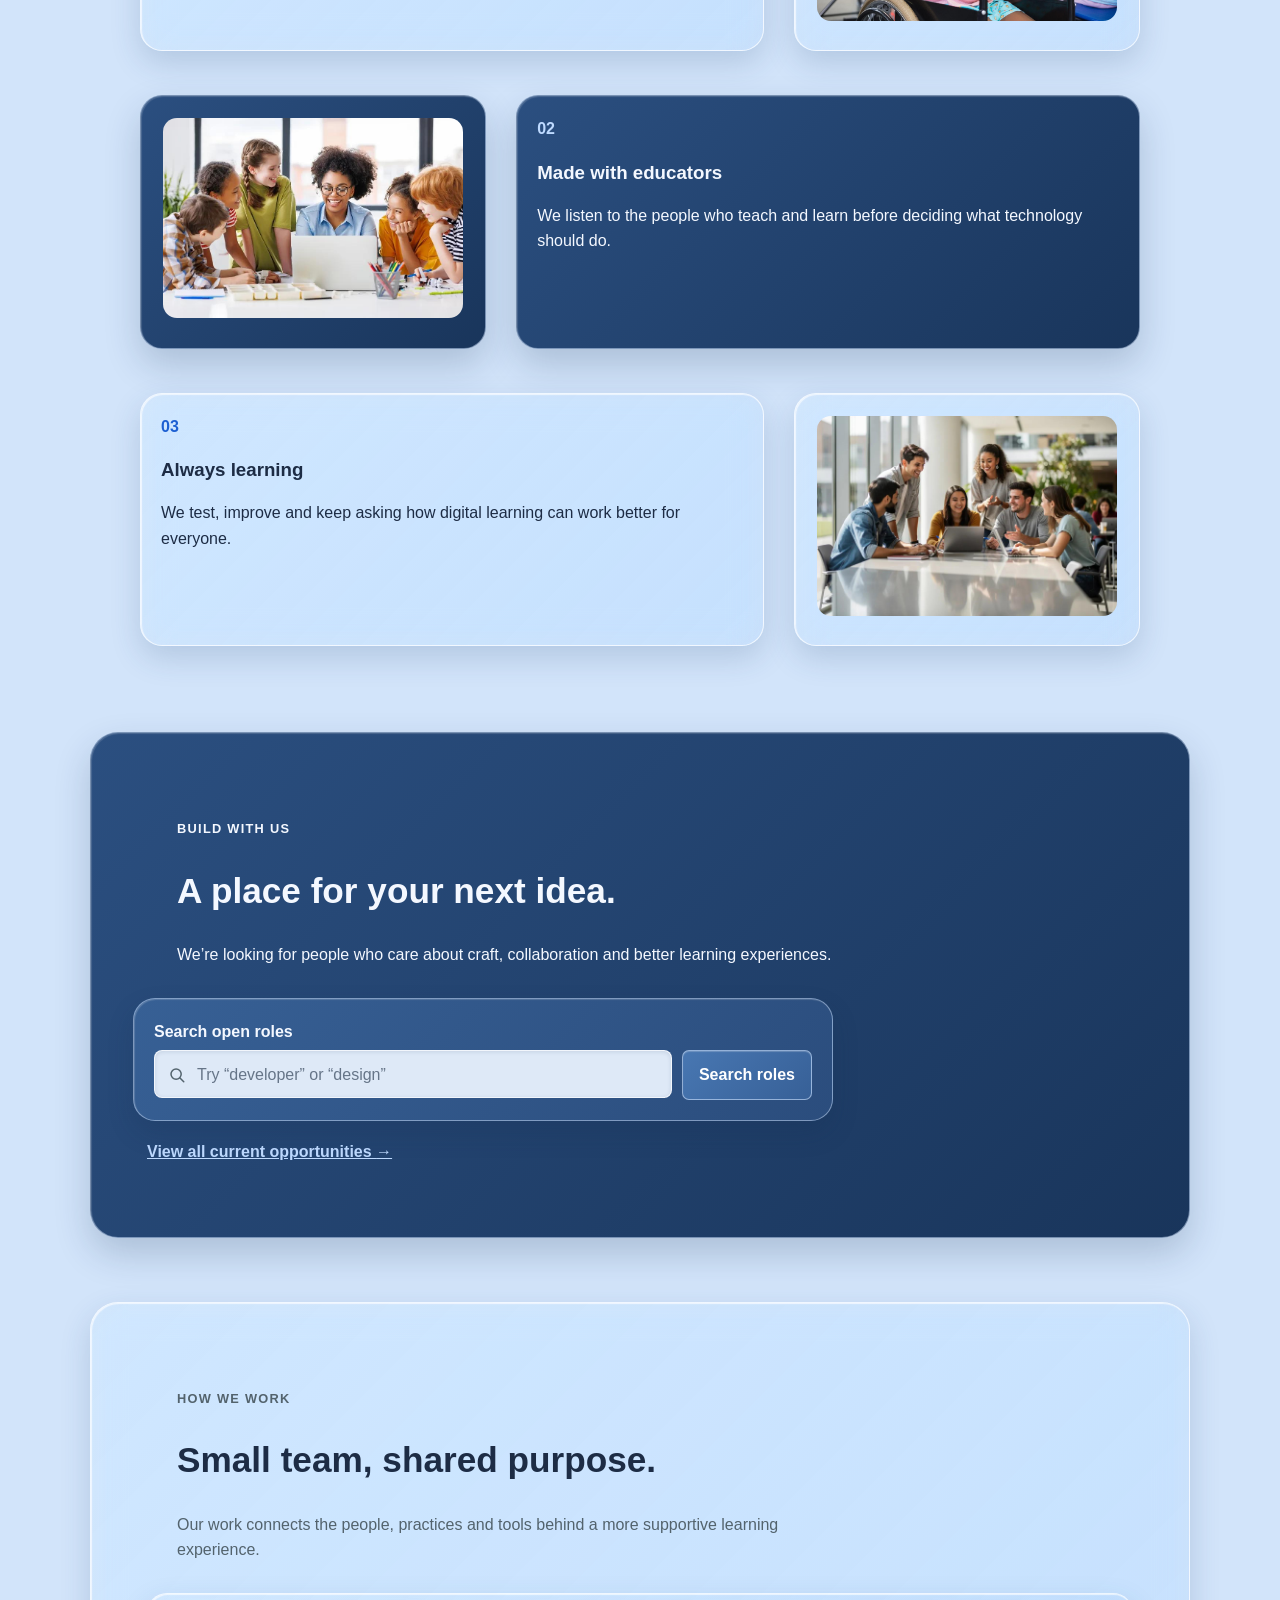
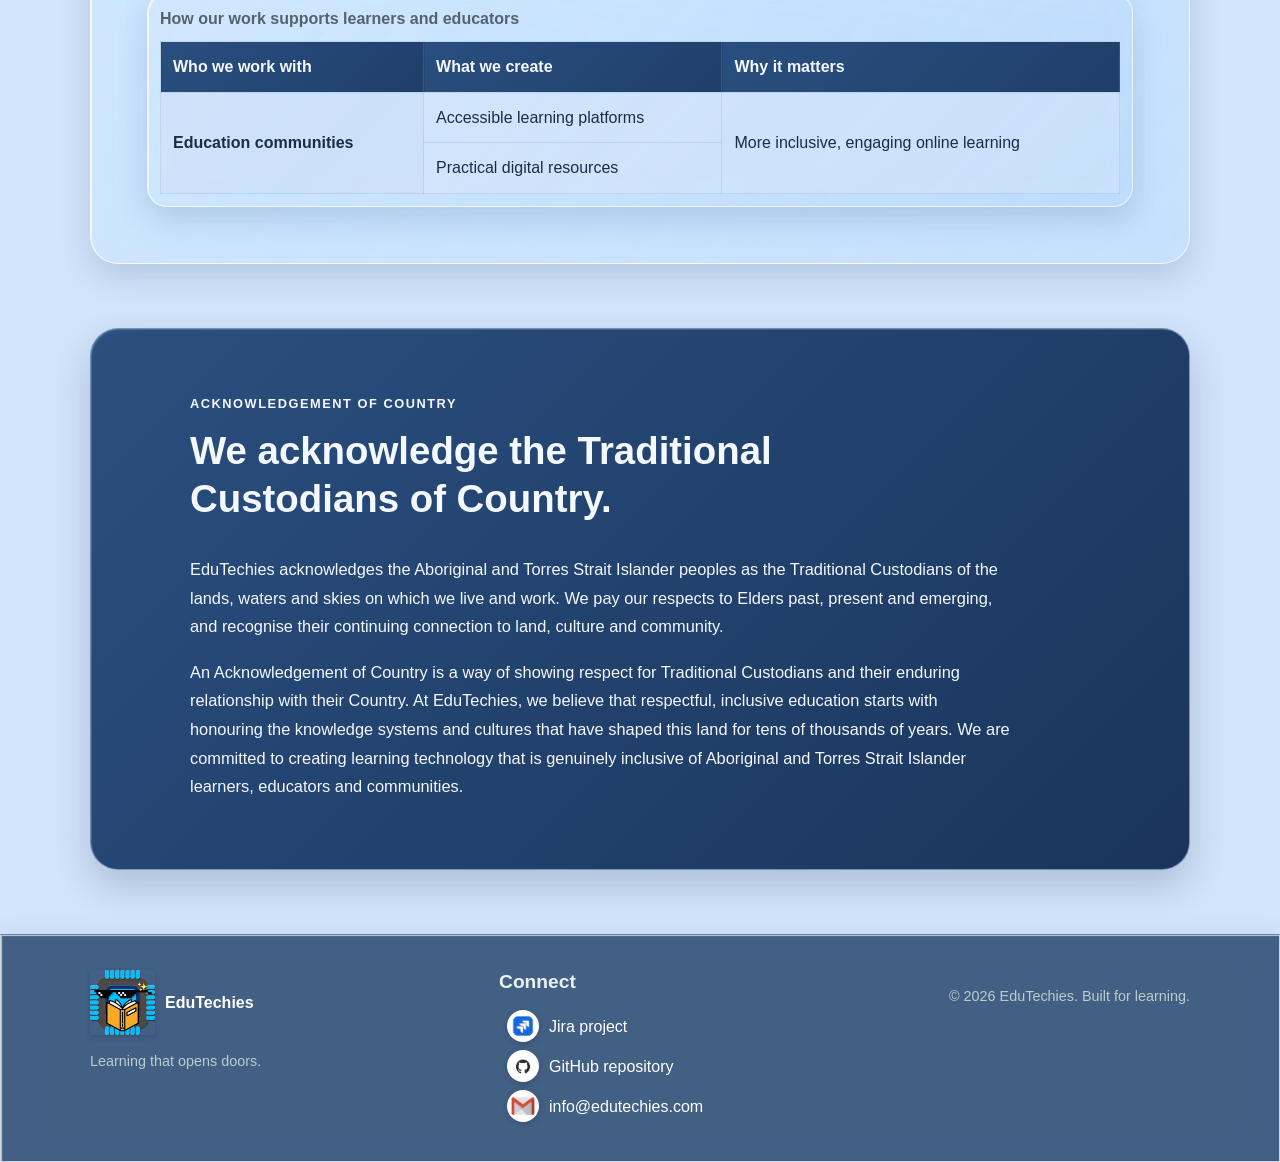
==== commit b83f2eea: "Fix merge conflict in index.html Removed merge conflict markers and fixed stylesheet paths." ====
--- a/index.html
+++ b/index.html
@@ -5,15 +5,12 @@
   <meta name="viewport" content="width=device-width, initial-scale=1">
   <meta name="description" content="EduTechies creates accessible digital learning tools and platforms for education.">
   <title>EduTechies | Learning that opens doors</title>
-<<<<<<< HEAD
   <link rel="stylesheet" href="styles/styles.css">
   <link rel="stylesheet" href="styles/styles_animation.css">
   <link rel="stylesheet" href="styles/styles_darkmode.css">
-=======
   <link rel="stylesheet" href="./styles/styles.css">
   <link rel="stylesheet" href="./styles/styles_animation.css">
   <link rel="stylesheet" href="./styles/styles_darkmode.css">
->>>>>>> 078acd6dd4c45621e4c948663280e868218db9f3
   <style>
     .hero-copy { max-width: 560px; }
   </style>
